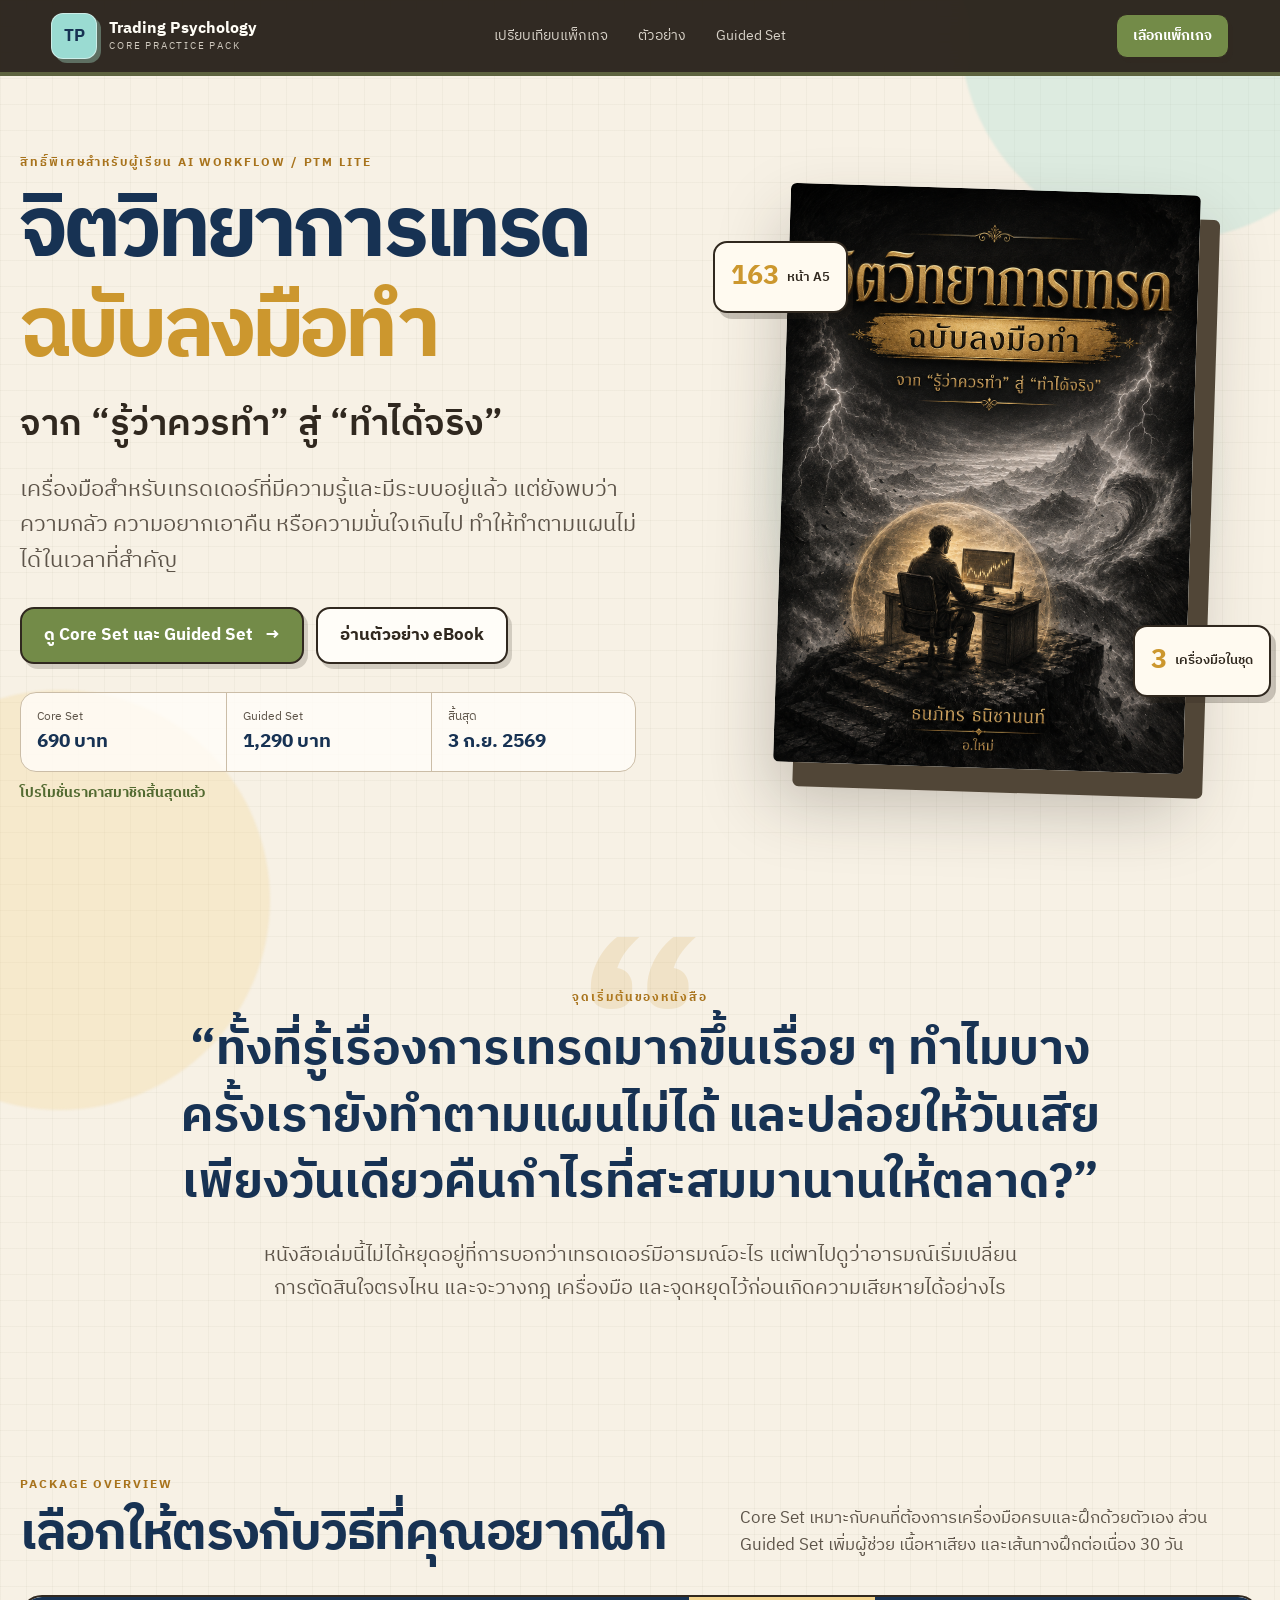
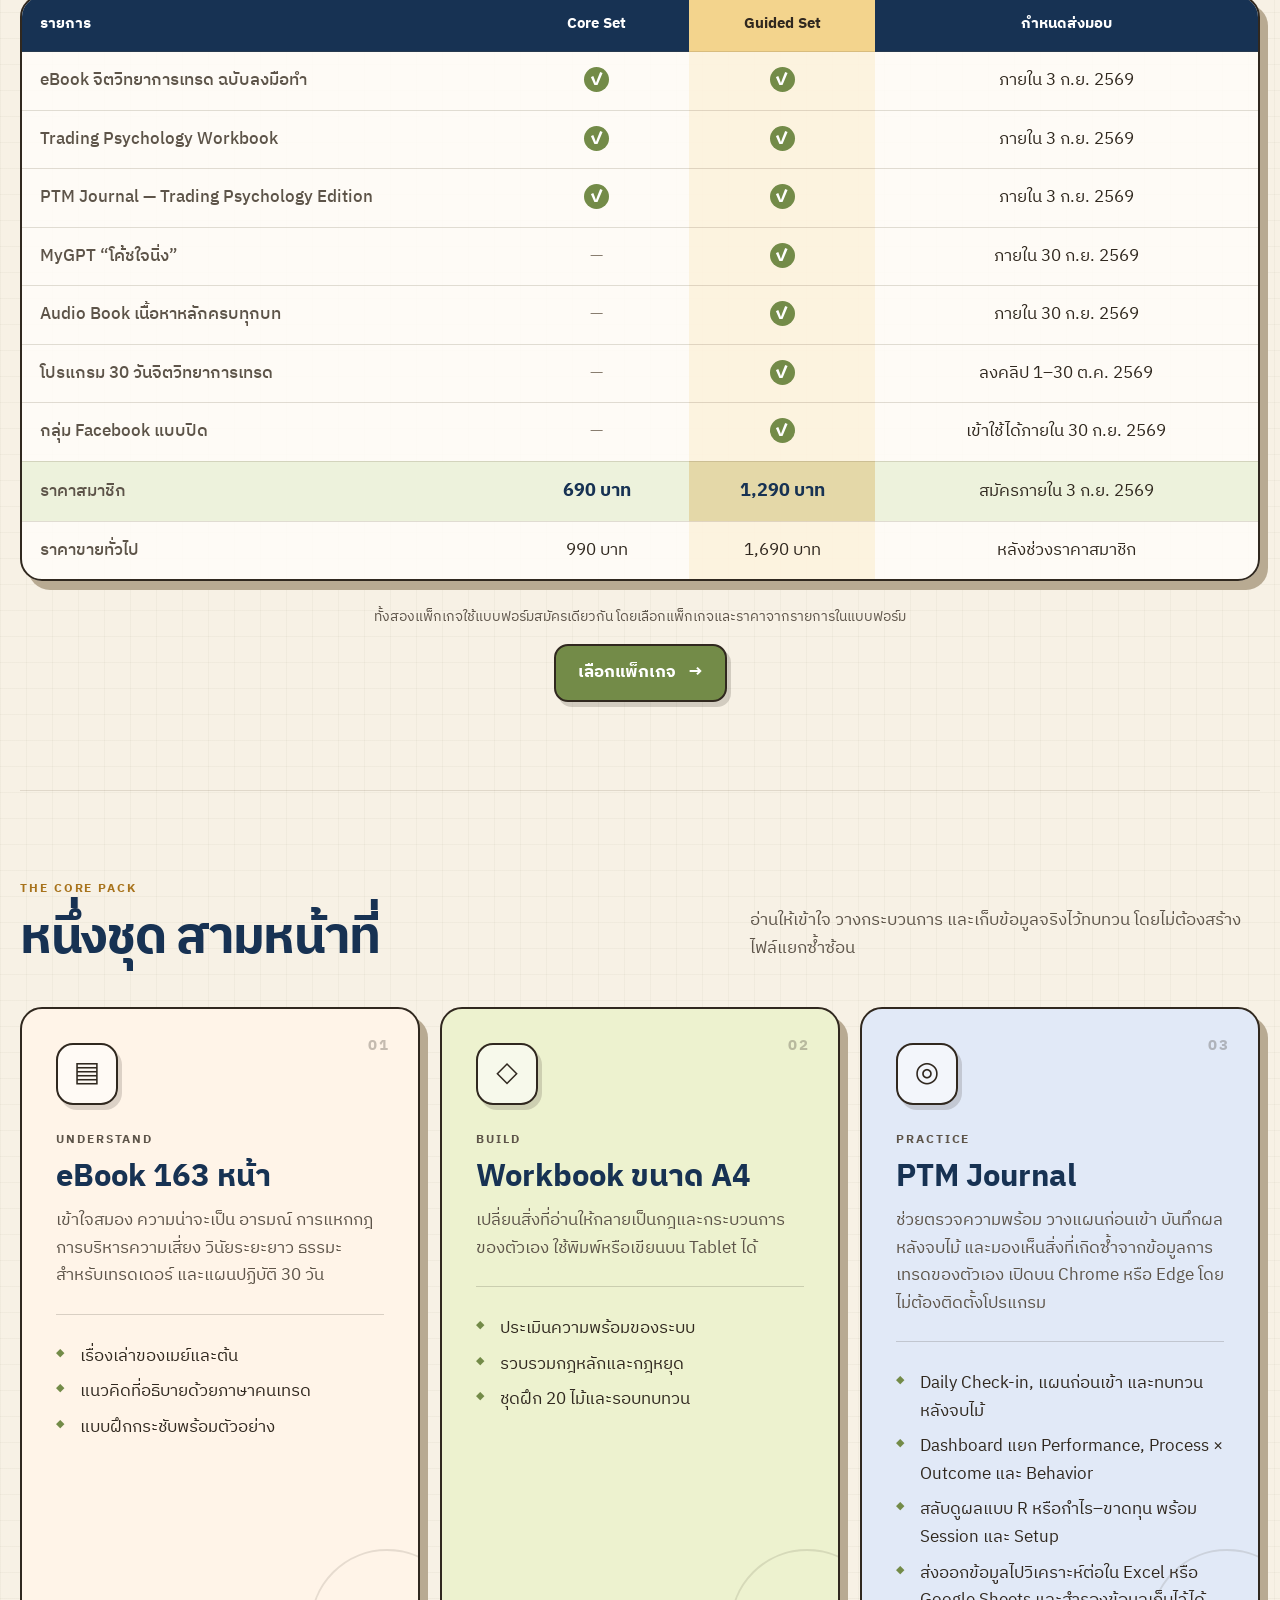
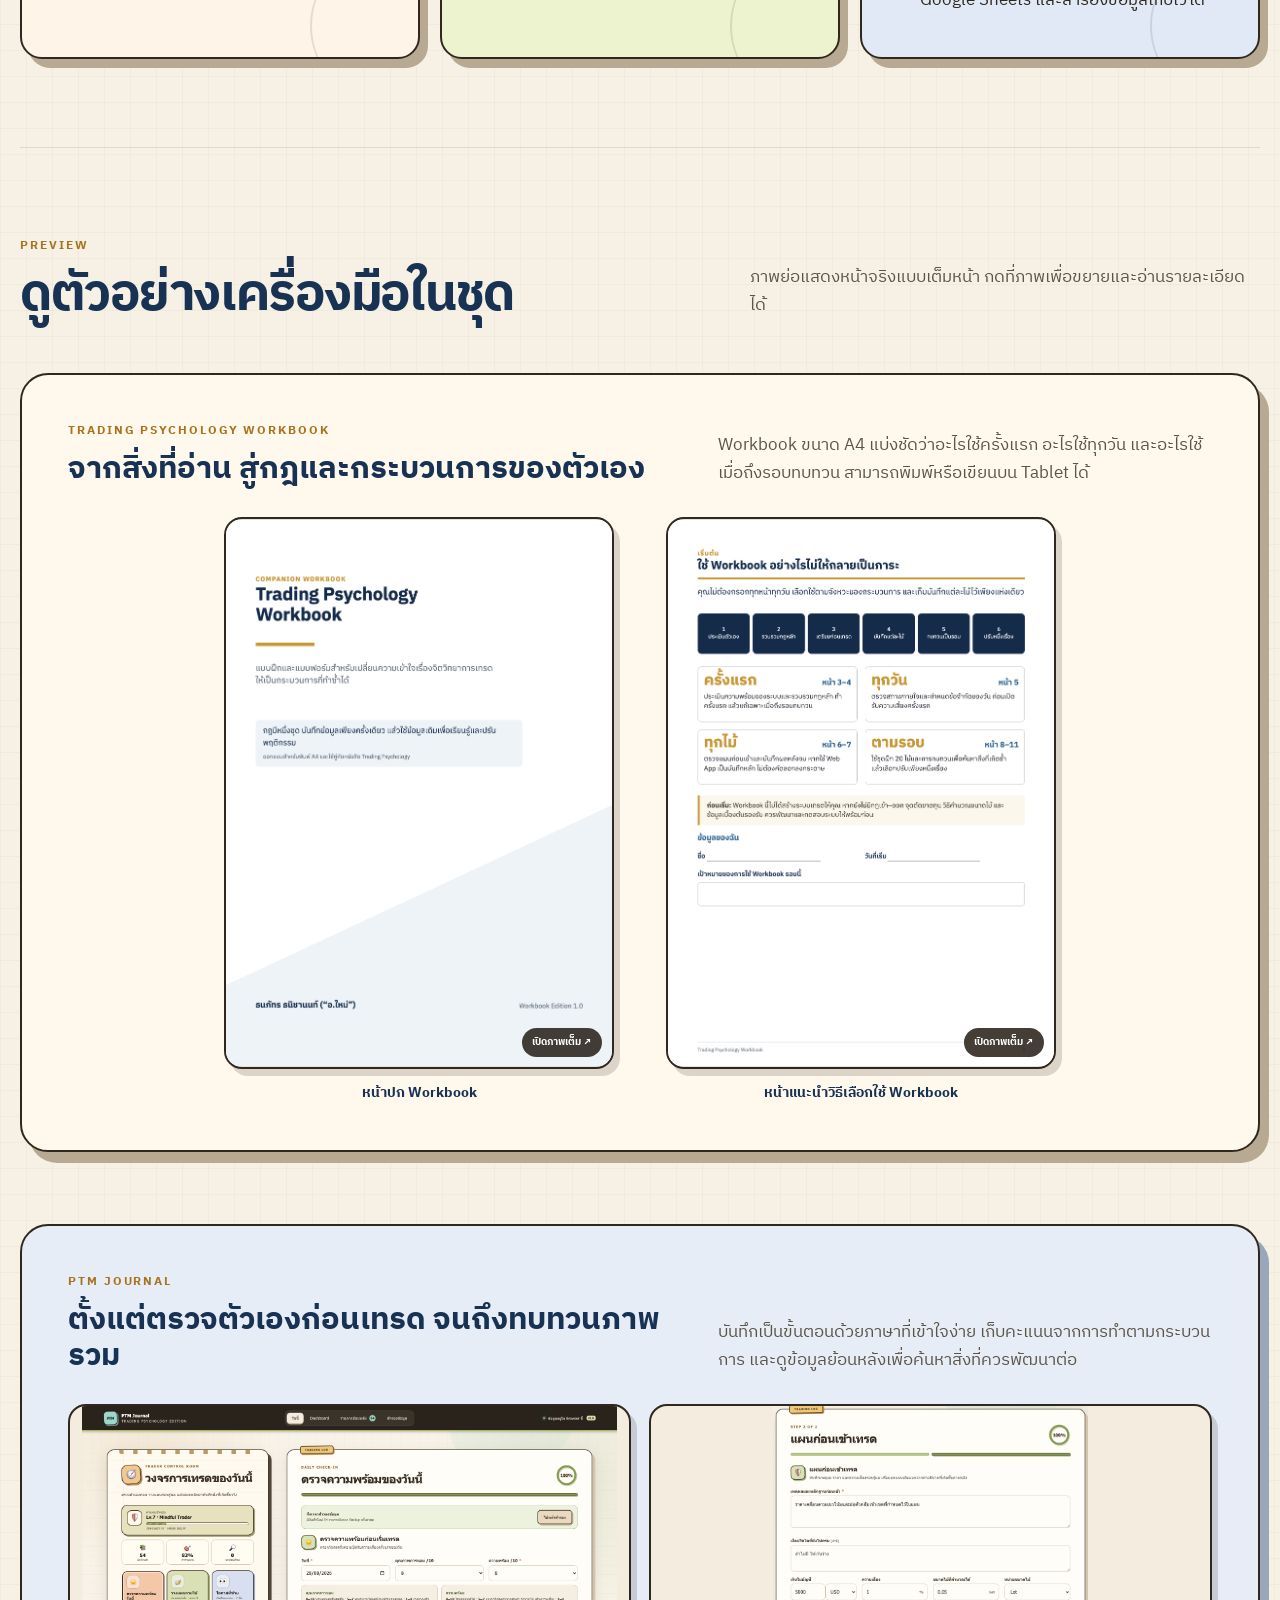
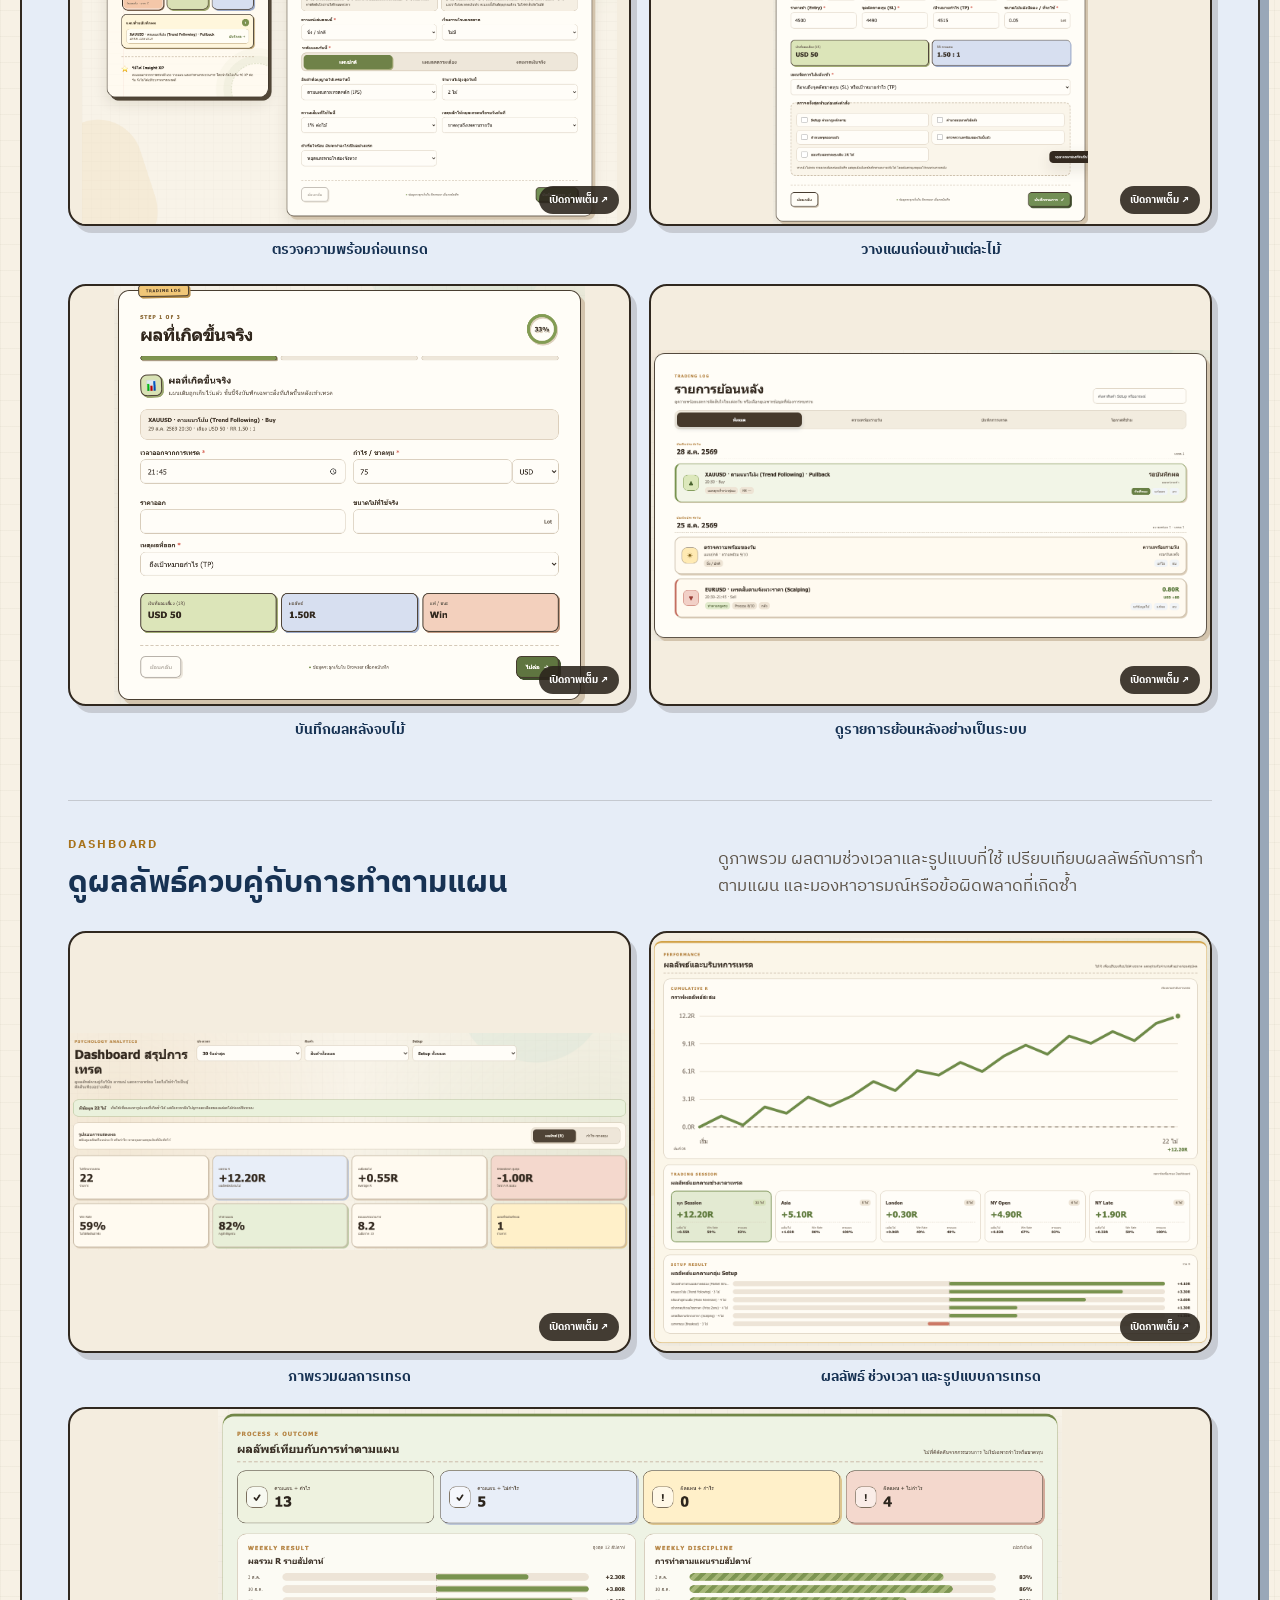
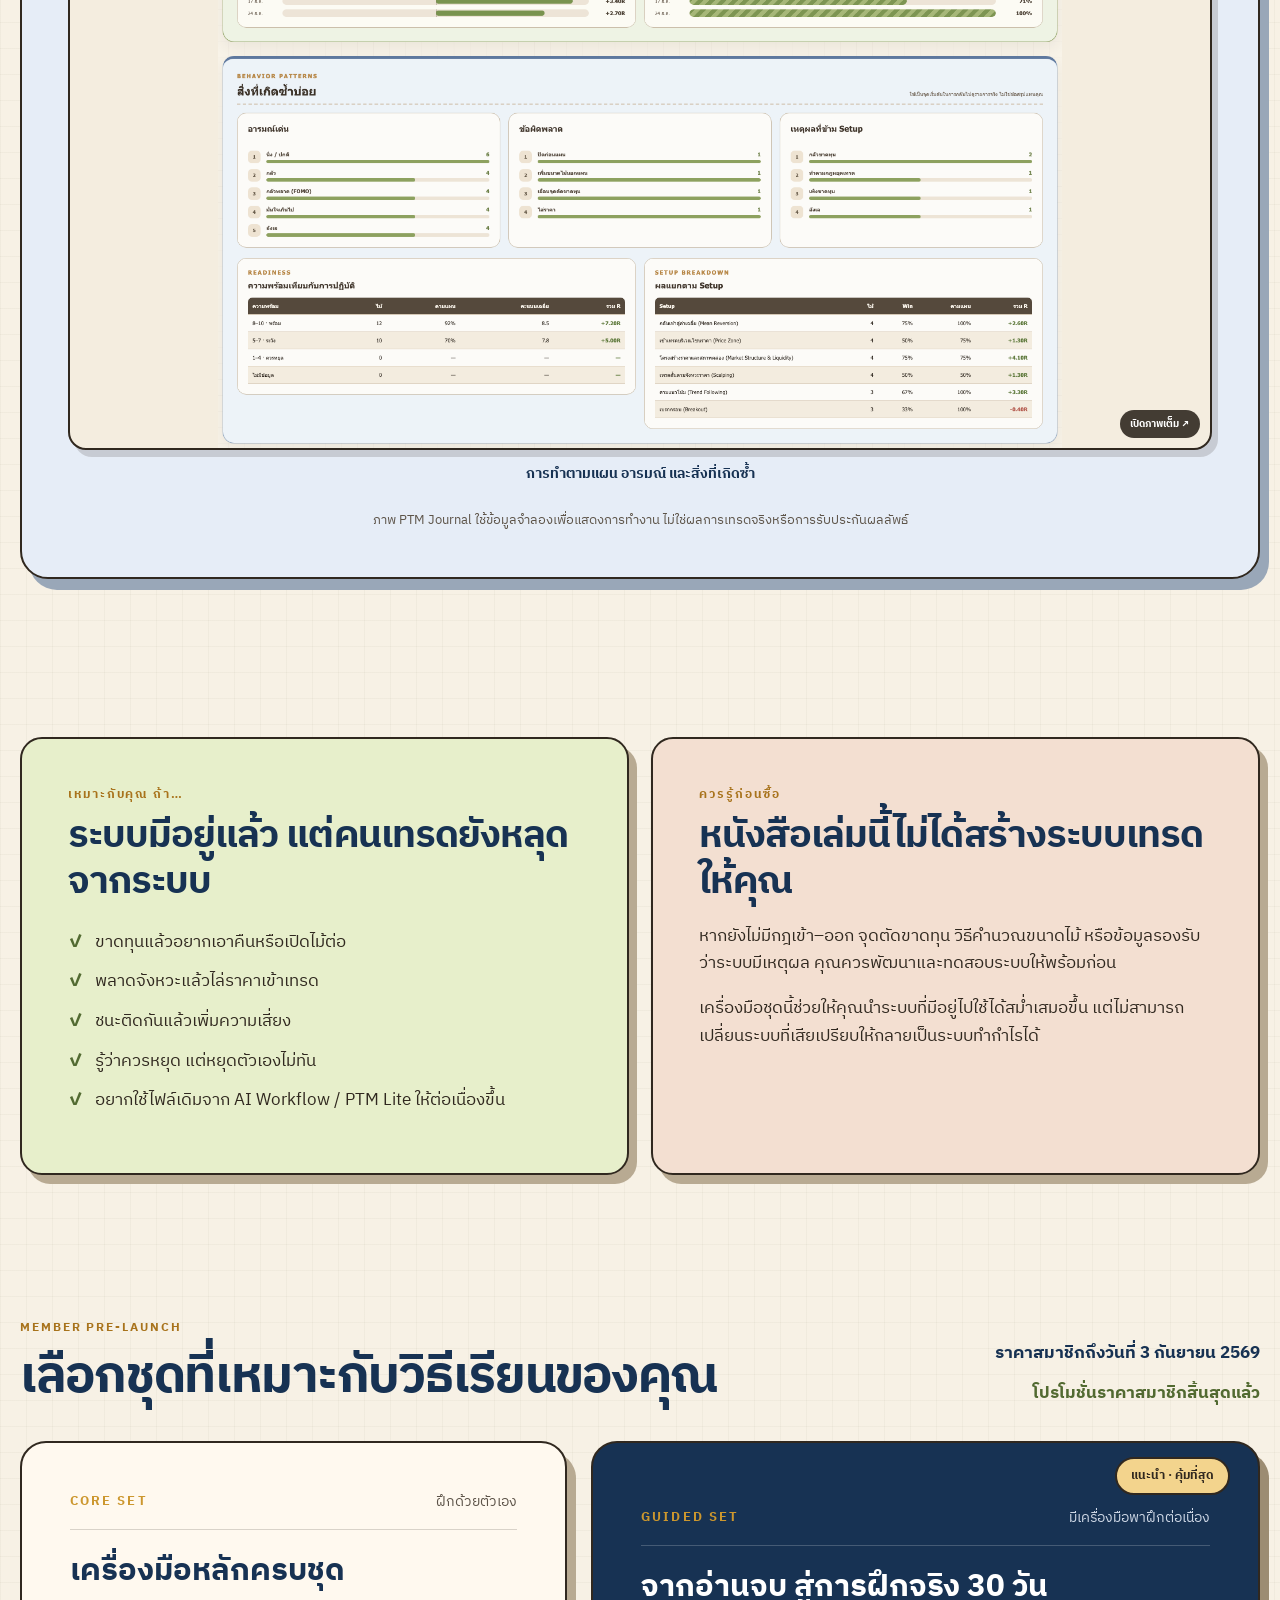
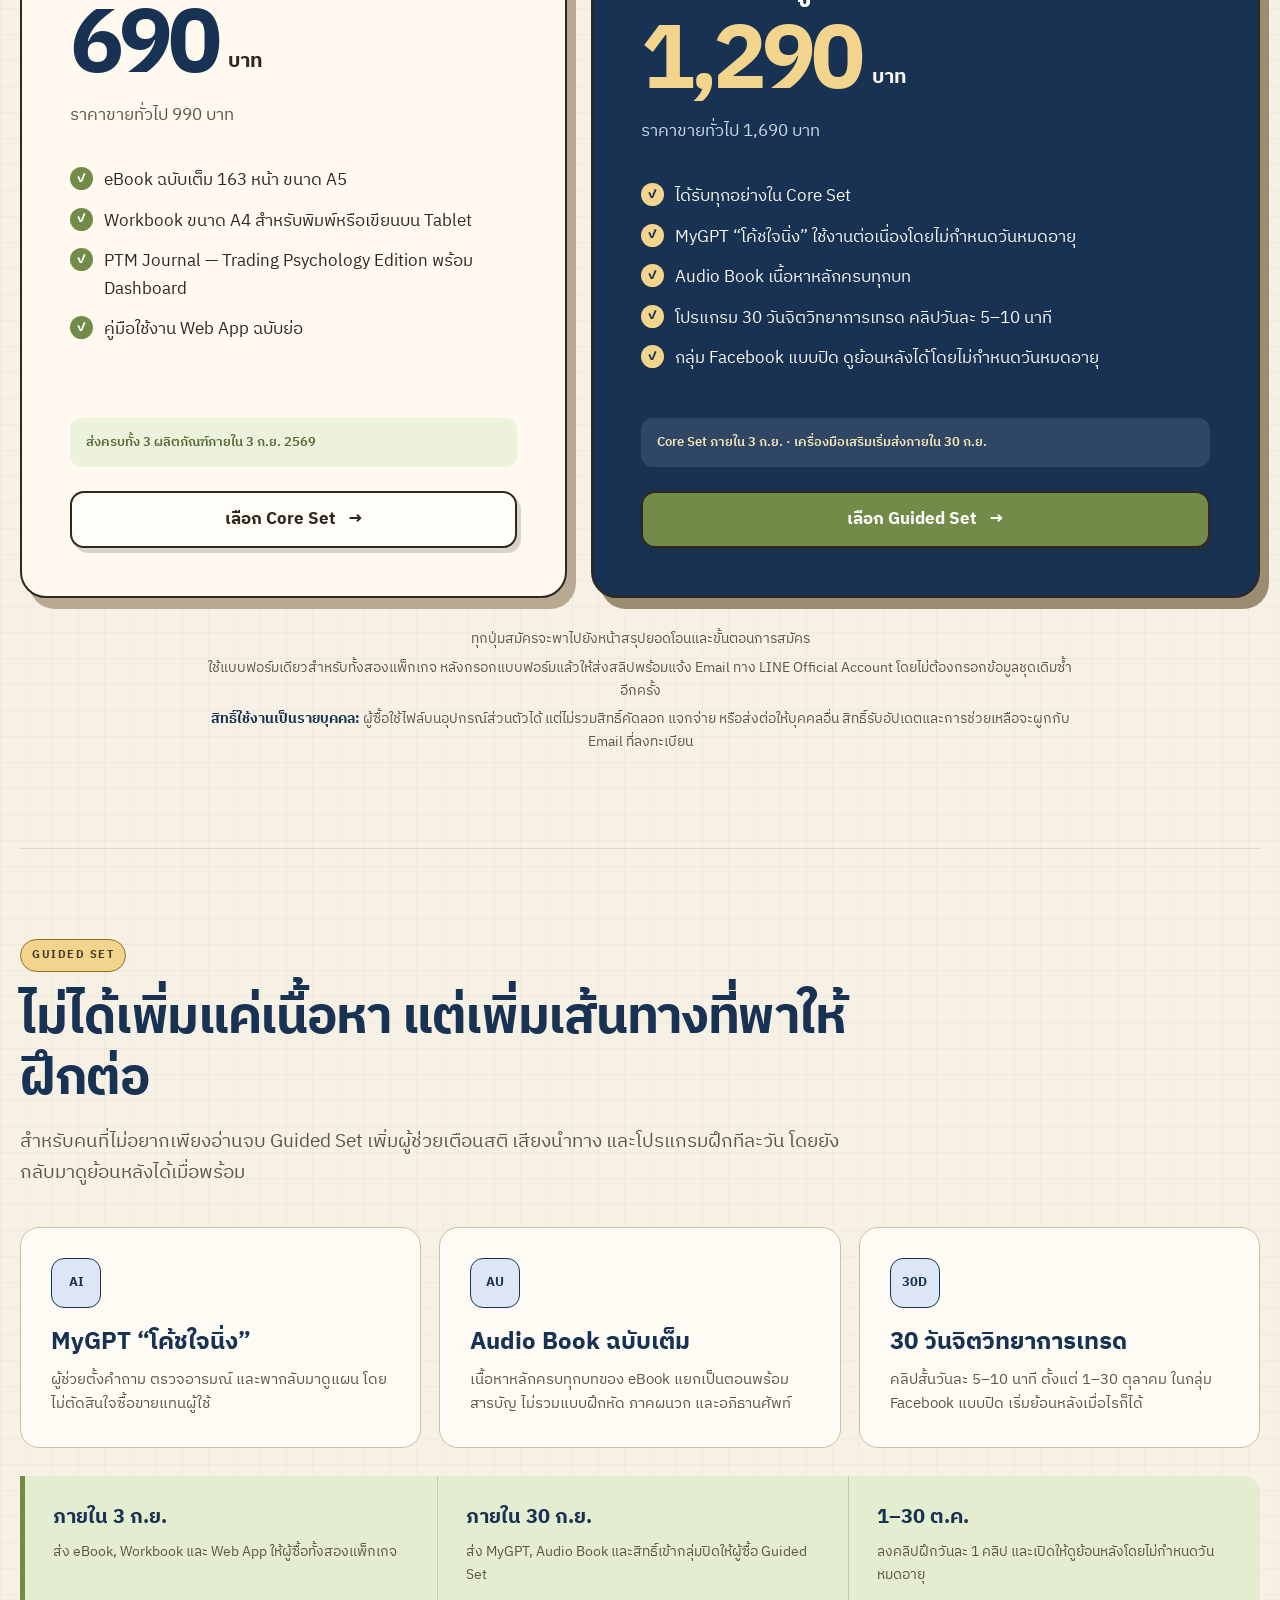
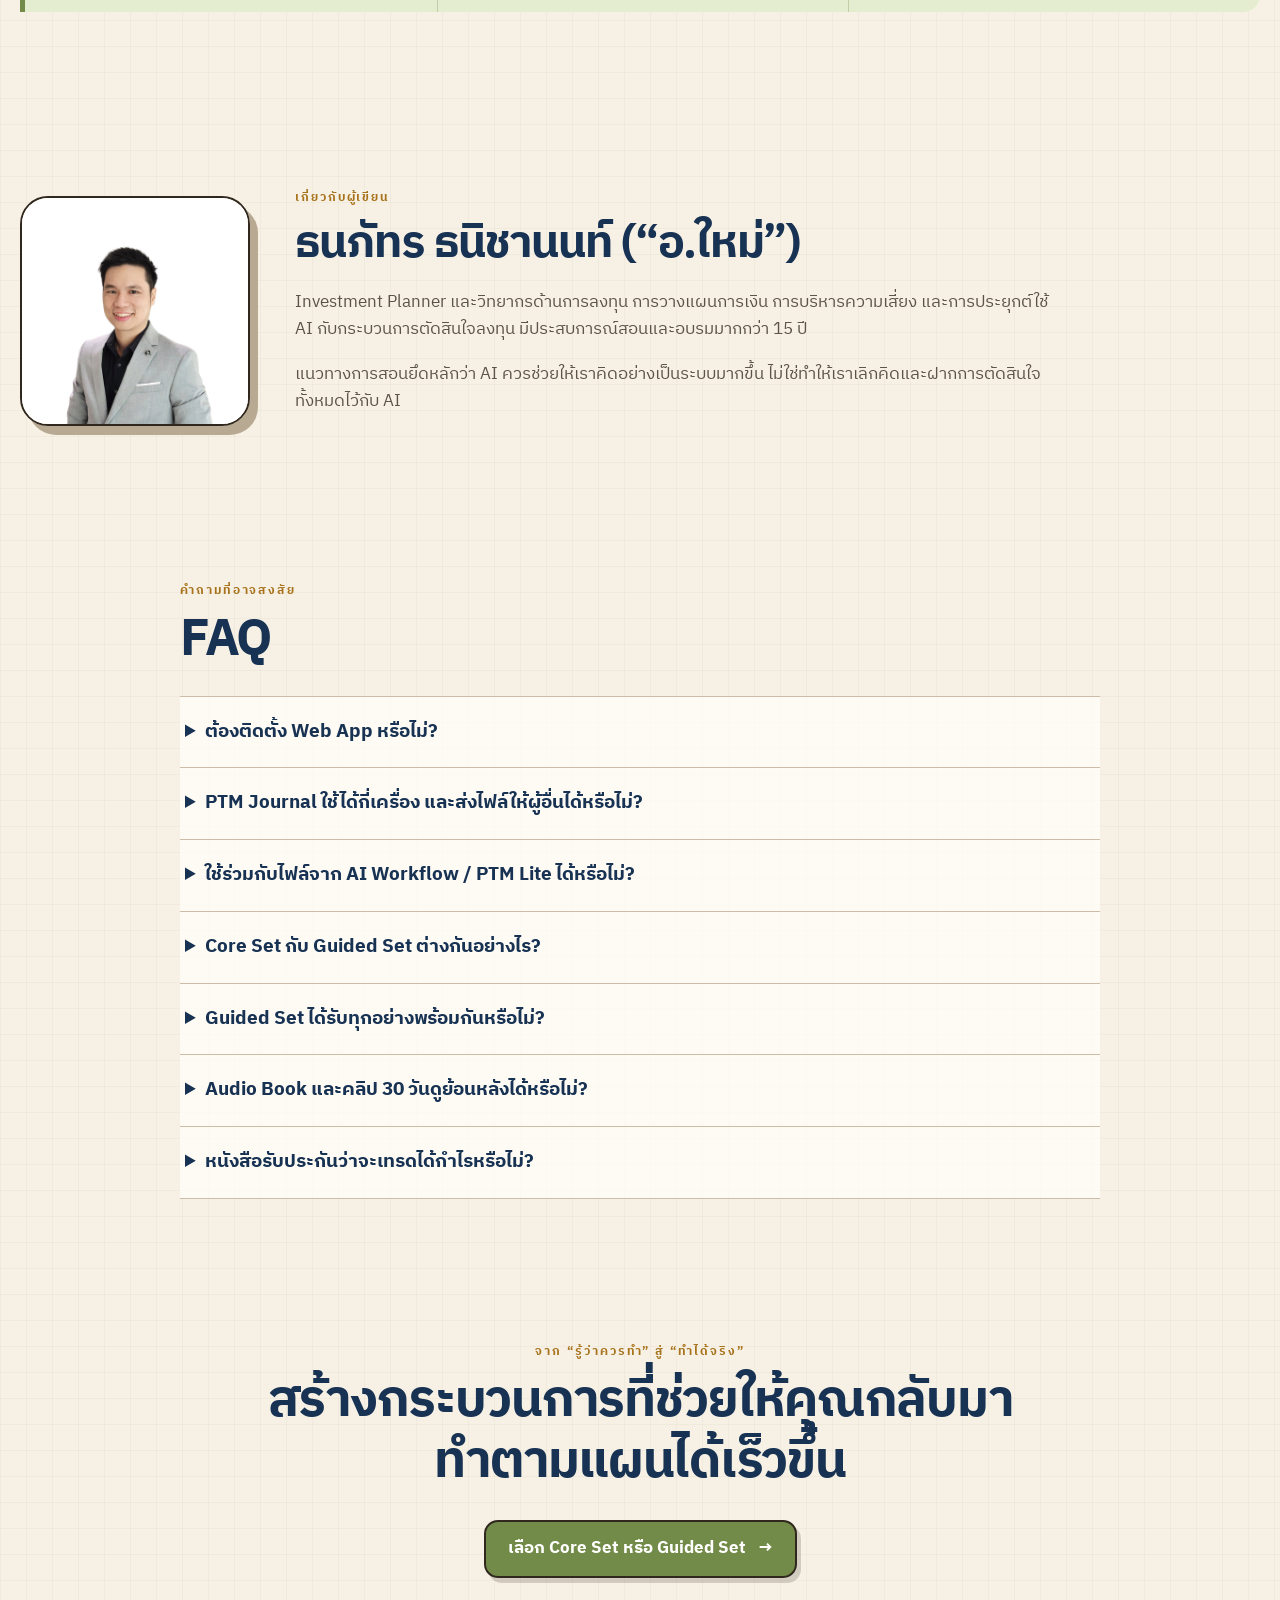
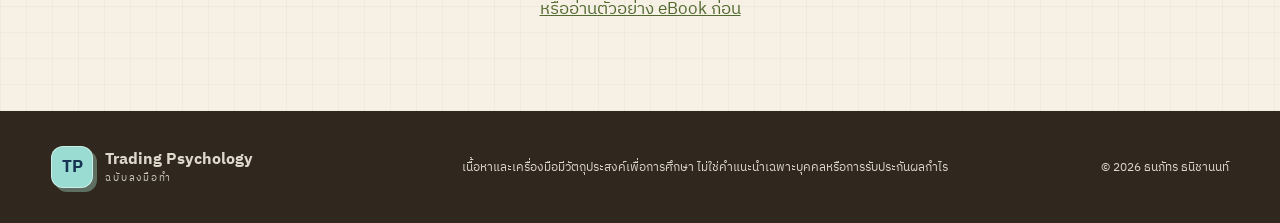
==== index.html @ 6acc31a2 "Add files via upload" ====
<!doctype html>
<html lang="th">
<head>
  <meta charset="utf-8">
  <meta name="viewport" content="width=device-width, initial-scale=1">
  <meta name="description" content="จิตวิทยาการเทรด ฉบับลงมือทำ — เลือก Core Set หรือ Guided Set พร้อมเครื่องมือและโปรแกรมฝึกต่อเนื่อง 30 วัน">
  <meta property="og:type" content="website">
  <meta property="og:title" content="จิตวิทยาการเทรด ฉบับลงมือทำ">
  <meta property="og:description" content="Core Set และ Guided Set — จาก ‘รู้ว่าควรทำ’ สู่ ‘ทำได้จริง’">
  <meta property="og:image" content="assets/og-share.png">
  <meta property="og:image:width" content="1200">
  <meta property="og:image:height" content="630">
  <meta name="twitter:card" content="summary_large_image">
  <title>จิตวิทยาการเทรด ฉบับลงมือทำ</title>
  <link rel="stylesheet" href="styles.css?v=20260902-3">
</head>
<body>
  <header class="site-header">
    <a class="brand" href="#top" aria-label="กลับขึ้นด้านบน">
      <span class="brand-mark">TP</span>
      <span><strong>Trading Psychology</strong><small>CORE PRACTICE PACK</small></span>
    </a>
    <nav aria-label="เมนูหลัก">
      <a href="#compare">เปรียบเทียบแพ็กเกจ</a>
      <a href="#preview">ตัวอย่าง</a>
      <a href="#guided">Guided Set</a>
    </nav>
    <button class="button compact primary" type="button" data-order-button>เลือกแพ็กเกจ</button>
  </header>

  <main id="top">
    <section class="hero section-shell">
      <div class="hero-copy">
        <p class="eyebrow">สิทธิ์พิเศษสำหรับผู้เรียน AI Workflow / PTM Lite</p>
        <h1>จิตวิทยาการเทรด<br><em>ฉบับลงมือทำ</em></h1>
        <p class="hero-subtitle">จาก “รู้ว่าควรทำ” สู่ “ทำได้จริง”</p>
        <p class="hero-lead">เครื่องมือสำหรับเทรดเดอร์ที่มีความรู้และมีระบบอยู่แล้ว แต่ยังพบว่าความกลัว ความอยากเอาคืน หรือความมั่นใจเกินไป ทำให้ทำตามแผนไม่ได้ในเวลาที่สำคัญ</p>

        <div class="hero-actions">
          <button class="button primary" type="button" data-order-button>ดู Core Set และ Guided Set <span>→</span></button>
          <a class="button secondary" href="assets/Trading-Psychology-Ebook-Sample.pdf" target="_blank" rel="noopener">อ่านตัวอย่าง eBook</a>
        </div>

        <div class="promo-strip" aria-label="รายละเอียดราคาโปรโมชั่น">
          <div><small>Core Set</small><strong>690 บาท</strong></div>
          <div><small>Guided Set</small><strong>1,290 บาท</strong></div>
          <div><small>สิ้นสุด</small><strong>3 ก.ย. 2569</strong></div>
        </div>
        <p class="countdown" data-countdown>กำลังคำนวณเวลาคงเหลือ…</p>
      </div>

      <div class="hero-visual" aria-label="ภาพหน้าปกหนังสือ">
        <div class="cover-glow"></div>
        <img src="assets/ebook-cover.png" alt="หน้าปก จิตวิทยาการเทรด ฉบับลงมือทำ">
        <div class="floating-card floating-card-one"><b>163</b><span>หน้า A5</span></div>
        <div class="floating-card floating-card-two"><b>3</b><span>เครื่องมือในชุด</span></div>
      </div>
    </section>

    <section class="story section-shell narrow">
      <p class="section-tag">จุดเริ่มต้นของหนังสือ</p>
      <blockquote>“ทั้งที่รู้เรื่องการเทรดมากขึ้นเรื่อย ๆ ทำไมบางครั้งเรายังทำตามแผนไม่ได้ และปล่อยให้วันเสียเพียงวันเดียวคืนกำไรที่สะสมมานานให้ตลาด?”</blockquote>
      <p>หนังสือเล่มนี้ไม่ได้หยุดอยู่ที่การบอกว่าเทรดเดอร์มีอารมณ์อะไร แต่พาไปดูว่าอารมณ์เริ่มเปลี่ยนการตัดสินใจตรงไหน และจะวางกฎ เครื่องมือ และจุดหยุดไว้ก่อนเกิดความเสียหายได้อย่างไร</p>
    </section>

    <section id="compare" class="comparison-section section-shell">
      <div class="comparison-heading">
        <div>
          <p class="section-tag">PACKAGE OVERVIEW</p>
          <h2>เลือกให้ตรงกับวิธีที่คุณอยากฝึก</h2>
        </div>
        <p>Core Set เหมาะกับคนที่ต้องการเครื่องมือครบและฝึกด้วยตัวเอง ส่วน Guided Set เพิ่มผู้ช่วย เนื้อหาเสียง และเส้นทางฝึกต่อเนื่อง 30 วัน</p>
      </div>

      <div class="comparison-table-wrap" role="region" aria-label="ตารางเปรียบเทียบ Core Set และ Guided Set" tabindex="0">
        <table class="comparison-table">
          <colgroup>
            <col class="comparison-item-col">
            <col class="comparison-package-col">
            <col class="comparison-package-col">
            <col class="comparison-delivery-col">
          </colgroup>
          <thead>
            <tr>
              <th scope="col">รายการ</th>
              <th scope="col">Core Set</th>
              <th scope="col" class="guided-column">Guided Set</th>
              <th scope="col">กำหนดส่งมอบ</th>
            </tr>
          </thead>
          <tbody>
            <tr><th scope="row">eBook จิตวิทยาการเทรด ฉบับลงมือทำ</th><td><span class="table-check">✓</span></td><td class="guided-column"><span class="table-check">✓</span></td><td>ภายใน 3 ก.ย. 2569</td></tr>
            <tr><th scope="row">Trading Psychology Workbook</th><td><span class="table-check">✓</span></td><td class="guided-column"><span class="table-check">✓</span></td><td>ภายใน 3 ก.ย. 2569</td></tr>
            <tr><th scope="row">PTM Journal — Trading Psychology Edition</th><td><span class="table-check">✓</span></td><td class="guided-column"><span class="table-check">✓</span></td><td>ภายใน 3 ก.ย. 2569</td></tr>
            <tr><th scope="row">MyGPT “โค้ชใจนิ่ง”</th><td><span class="table-dash">—</span></td><td class="guided-column"><span class="table-check">✓</span></td><td>ภายใน 30 ก.ย. 2569</td></tr>
            <tr><th scope="row">Audio Book เนื้อหาหลักครบทุกบท</th><td><span class="table-dash">—</span></td><td class="guided-column"><span class="table-check">✓</span></td><td>ภายใน 30 ก.ย. 2569</td></tr>
            <tr><th scope="row">โปรแกรม 30 วันจิตวิทยาการเทรด</th><td><span class="table-dash">—</span></td><td class="guided-column"><span class="table-check">✓</span></td><td>ลงคลิป 1–30 ต.ค. 2569</td></tr>
            <tr><th scope="row">กลุ่ม Facebook แบบปิด</th><td><span class="table-dash">—</span></td><td class="guided-column"><span class="table-check">✓</span></td><td>เข้าใช้ได้ภายใน 30 ก.ย. 2569</td></tr>
            <tr class="comparison-price-row"><th scope="row">ราคาสมาชิก</th><td><strong>690 บาท</strong></td><td class="guided-column"><strong>1,290 บาท</strong></td><td>สมัครภายใน 3 ก.ย. 2569</td></tr>
            <tr><th scope="row">ราคาขายทั่วไป</th><td>990 บาท</td><td class="guided-column">1,690 บาท</td><td>หลังช่วงราคาสมาชิก</td></tr>
          </tbody>
        </table>
      </div>
      <p class="comparison-note">ทั้งสองแพ็กเกจใช้แบบฟอร์มสมัครเดียวกัน โดยเลือกแพ็กเกจและราคาจากรายการในแบบฟอร์ม</p>
      <button class="button primary comparison-cta" type="button" data-order-button>เลือกแพ็กเกจ <span>→</span></button>
    </section>

    <section id="inside" class="bundle-section section-shell">
      <div class="section-heading">
        <div><p class="section-tag">THE CORE PACK</p><h2>หนึ่งชุด สามหน้าที่</h2></div>
        <p>อ่านให้เข้าใจ วางกระบวนการ และเก็บข้อมูลจริงไว้ทบทวน โดยไม่ต้องสร้างไฟล์แยกซ้ำซ้อน</p>
      </div>

      <div class="bundle-grid">
        <article class="bundle-card book-card">
          <span class="card-number">01</span>
          <div class="card-icon">▤</div>
          <p class="card-kicker">UNDERSTAND</p>
          <h3>eBook 163 หน้า</h3>
          <p>เข้าใจสมอง ความน่าจะเป็น อารมณ์ การแหกกฎ การบริหารความเสี่ยง วินัยระยะยาว ธรรมะสำหรับเทรดเดอร์ และแผนปฏิบัติ 30 วัน</p>
          <ul>
            <li>เรื่องเล่าของเมย์และต้น</li>
            <li>แนวคิดที่อธิบายด้วยภาษาคนเทรด</li>
            <li>แบบฝึกกระชับพร้อมตัวอย่าง</li>
          </ul>
        </article>

        <article class="bundle-card workbook-card">
          <span class="card-number">02</span>
          <div class="card-icon">◇</div>
          <p class="card-kicker">BUILD</p>
          <h3>Workbook ขนาด A4</h3>
          <p>เปลี่ยนสิ่งที่อ่านให้กลายเป็นกฎและกระบวนการของตัวเอง ใช้พิมพ์หรือเขียนบน Tablet ได้</p>
          <ul>
            <li>ประเมินความพร้อมของระบบ</li>
            <li>รวบรวมกฎหลักและกฎหยุด</li>
            <li>ชุดฝึก 20 ไม้และรอบทบทวน</li>
          </ul>
        </article>

        <article class="bundle-card app-card">
          <span class="card-number">03</span>
          <div class="card-icon">◎</div>
          <p class="card-kicker">PRACTICE</p>
          <h3>PTM Journal</h3>
          <p>ช่วยตรวจความพร้อม วางแผนก่อนเข้า บันทึกผลหลังจบไม้ และมองเห็นสิ่งที่เกิดซ้ำจากข้อมูลการเทรดของตัวเอง เปิดบน Chrome หรือ Edge โดยไม่ต้องติดตั้งโปรแกรม</p>
          <ul>
            <li>Daily Check-in, แผนก่อนเข้า และทบทวนหลังจบไม้</li>
            <li>Dashboard แยก Performance, Process × Outcome และ Behavior</li>
            <li>สลับดูผลแบบ R หรือกำไร–ขาดทุน พร้อม Session และ Setup</li>
            <li>ส่งออกข้อมูลไปวิเคราะห์ต่อใน Excel หรือ Google Sheets และสำรองข้อมูลเก็บไว้ได้</li>
          </ul>
        </article>
      </div>
    </section>

    <section id="preview" class="preview-section section-shell">
      <div class="section-heading">
        <div><p class="section-tag">PREVIEW</p><h2>ดูตัวอย่างเครื่องมือในชุด</h2></div>
        <p>ภาพย่อแสดงหน้าจริงแบบเต็มหน้า กดที่ภาพเพื่อขยายและอ่านรายละเอียดได้</p>
      </div>

      <section class="product-preview workbook-preview">
        <div class="product-preview-heading">
          <div><p class="card-kicker">TRADING PSYCHOLOGY WORKBOOK</p><h3>จากสิ่งที่อ่าน สู่กฎและกระบวนการของตัวเอง</h3></div>
          <p>Workbook ขนาด A4 แบ่งชัดว่าอะไรใช้ครั้งแรก อะไรใช้ทุกวัน และอะไรใช้เมื่อถึงรอบทบทวน สามารถพิมพ์หรือเขียนบน Tablet ได้</p>
        </div>
        <div class="document-preview-grid">
          <figure class="preview-tile">
            <button class="preview-media document-page-frame" type="button" data-lightbox="assets/workbook-cover-full.png" data-caption="Trading Psychology Workbook — หน้าปก">
              <img src="assets/workbook-cover-full.png" alt="หน้าปก Trading Psychology Workbook" loading="lazy">
            </button>
            <figcaption>หน้าปก Workbook</figcaption>
          </figure>
          <figure class="preview-tile">
            <button class="preview-media document-page-frame" type="button" data-lightbox="assets/workbook-how-to-full.png" data-caption="Workbook — วิธีเลือกใช้แต่ละส่วน">
              <img src="assets/workbook-how-to-full.png" alt="หน้าแนะนำวิธีใช้ Trading Psychology Workbook" loading="lazy">
            </button>
            <figcaption>หน้าแนะนำวิธีเลือกใช้ Workbook</figcaption>
          </figure>
        </div>
      </section>

      <section class="product-preview journal-preview-section">
        <div class="product-preview-heading">
          <div><p class="card-kicker">PTM JOURNAL</p><h3>ตั้งแต่ตรวจตัวเองก่อนเทรด จนถึงทบทวนภาพรวม</h3></div>
          <p>บันทึกเป็นขั้นตอนด้วยภาษาที่เข้าใจง่าย เก็บคะแนนจากการทำตามกระบวนการ และดูข้อมูลย้อนหลังเพื่อค้นหาสิ่งที่ควรพัฒนาต่อ</p>
        </div>

        <div class="app-preview-grid">
          <figure class="preview-tile">
            <button class="preview-media app-screen-frame" type="button" data-lightbox="assets/daily-check-in-demo.png" data-caption="PTM Journal — ตรวจความพร้อมก่อนเทรด (ข้อมูลจำลอง)">
              <img src="assets/daily-check-in-demo.png" alt="หน้าตรวจความพร้อมก่อนเทรด" loading="lazy">
            </button>
            <figcaption>ตรวจความพร้อมก่อนเทรด</figcaption>
          </figure>
          <figure class="preview-tile">
            <button class="preview-media app-screen-frame" type="button" data-lightbox="assets/trade-plan-log-demo.png" data-caption="PTM Journal — วางแผนก่อนเข้าแต่ละไม้ (ข้อมูลจำลอง)">
              <img src="assets/trade-plan-log-demo.png" alt="กรอบ Trading Log สำหรับวางแผนก่อนเข้าแต่ละไม้" loading="lazy">
            </button>
            <figcaption>วางแผนก่อนเข้าแต่ละไม้</figcaption>
          </figure>
          <figure class="preview-tile">
            <button class="preview-media app-screen-frame" type="button" data-lightbox="assets/trade-result-log-demo.png" data-caption="PTM Journal — บันทึกผลหลังจบไม้ (ข้อมูลจำลอง)">
              <img src="assets/trade-result-log-demo.png" alt="กรอบ Trading Log สำหรับบันทึกผลหลังจบไม้" loading="lazy">
            </button>
            <figcaption>บันทึกผลหลังจบไม้</figcaption>
          </figure>
          <figure class="preview-tile">
            <button class="preview-media app-screen-frame" type="button" data-lightbox="assets/history-list-demo.png" data-caption="PTM Journal — ดูรายการย้อนหลังอย่างเป็นระบบ (ข้อมูลจำลอง)">
              <img src="assets/history-list-demo.png" alt="หน้ารายการย้อนหลังของ PTM Journal" loading="lazy">
            </button>
            <figcaption>ดูรายการย้อนหลังอย่างเป็นระบบ</figcaption>
          </figure>
        </div>

        <div class="dashboard-preview-heading">
          <div><p class="card-kicker">DASHBOARD</p><h3>ดูผลลัพธ์ควบคู่กับการทำตามแผน</h3></div>
          <p>ดูภาพรวม ผลตามช่วงเวลาและรูปแบบที่ใช้ เปรียบเทียบผลลัพธ์กับการทำตามแผน และมองหาอารมณ์หรือข้อผิดพลาดที่เกิดซ้ำ</p>
        </div>
        <div class="dashboard-preview-grid">
          <figure class="preview-tile">
            <button class="preview-media dashboard-screen-frame" type="button" data-lightbox="assets/dashboard-summary-demo.png" data-caption="Dashboard — ภาพรวมผลการเทรด (ข้อมูลจำลอง)">
              <img src="assets/dashboard-summary-demo.png" alt="Dashboard ภาพรวมผลการเทรด" loading="lazy">
            </button>
            <figcaption>ภาพรวมผลการเทรด</figcaption>
          </figure>
          <figure class="preview-tile">
            <button class="preview-media dashboard-screen-frame" type="button" data-lightbox="assets/dashboard-performance-demo.png" data-caption="Dashboard — ผลลัพธ์และบริบทการเทรด (ข้อมูลจำลอง)">
              <img src="assets/dashboard-performance-demo.png" alt="Dashboard ผลลัพธ์และบริบทการเทรด" loading="lazy">
            </button>
            <figcaption>ผลลัพธ์ ช่วงเวลา และรูปแบบการเทรด</figcaption>
          </figure>
          <figure class="preview-tile wide-preview-tile">
            <button class="preview-media dashboard-detail-frame" type="button" data-lightbox="assets/dashboard-process-behavior-demo.png" data-caption="Dashboard — การทำตามแผนและสิ่งที่เกิดซ้ำ (ข้อมูลจำลอง)">
              <img src="assets/dashboard-process-behavior-demo.png" alt="Dashboard การทำตามแผนและสิ่งที่เกิดซ้ำ" loading="lazy">
            </button>
            <figcaption>การทำตามแผน อารมณ์ และสิ่งที่เกิดซ้ำ</figcaption>
          </figure>
        </div>
        <p class="demo-note standalone-demo-note">ภาพ PTM Journal ใช้ข้อมูลจำลองเพื่อแสดงการทำงาน ไม่ใช่ผลการเทรดจริงหรือการรับประกันผลลัพธ์</p>
      </section>
    </section>

    <section class="fit-section section-shell">
      <div class="fit-card good-fit">
        <p class="section-tag">เหมาะกับคุณ ถ้า…</p>
        <h2>ระบบมีอยู่แล้ว แต่คนเทรดยังหลุดจากระบบ</h2>
        <ul>
          <li>ขาดทุนแล้วอยากเอาคืนหรือเปิดไม้ต่อ</li>
          <li>พลาดจังหวะแล้วไล่ราคาเข้าเทรด</li>
          <li>ชนะติดกันแล้วเพิ่มความเสี่ยง</li>
          <li>รู้ว่าควรหยุด แต่หยุดตัวเองไม่ทัน</li>
          <li>อยากใช้ไฟล์เดิมจาก AI Workflow / PTM Lite ให้ต่อเนื่องขึ้น</li>
        </ul>
      </div>
      <div class="fit-card not-fit">
        <p class="section-tag">ควรรู้ก่อนซื้อ</p>
        <h2>หนังสือเล่มนี้ไม่ได้สร้างระบบเทรดให้คุณ</h2>
        <p>หากยังไม่มีกฎเข้า–ออก จุดตัดขาดทุน วิธีคำนวณขนาดไม้ หรือข้อมูลรองรับว่าระบบมีเหตุผล คุณควรพัฒนาและทดสอบระบบให้พร้อมก่อน</p>
        <p>เครื่องมือชุดนี้ช่วยให้คุณนำระบบที่มีอยู่ไปใช้ได้สม่ำเสมอขึ้น แต่ไม่สามารถเปลี่ยนระบบที่เสียเปรียบให้กลายเป็นระบบทำกำไรได้</p>
      </div>
    </section>

    <section id="order" class="order-section section-shell">
      <div class="package-heading">
        <div><p class="section-tag">MEMBER PRE-LAUNCH</p><h2>เลือกชุดที่เหมาะกับวิธีเรียนของคุณ</h2></div>
        <div><p class="deadline">ราคาสมาชิกถึงวันที่ 3 กันยายน 2569</p><p class="countdown large" data-countdown>กำลังคำนวณเวลาคงเหลือ…</p></div>
      </div>

      <div class="package-grid">
        <article class="pricing-card core-pricing">
          <div class="pricing-head"><span>CORE SET</span><small>ฝึกด้วยตัวเอง</small></div>
          <h3>เครื่องมือหลักครบชุด</h3>
          <div class="package-price"><strong>690</strong><span>บาท</span></div>
          <p class="package-regular">ราคาขายทั่วไป 990 บาท</p>
          <ul class="check-list">
            <li>eBook ฉบับเต็ม 163 หน้า ขนาด A5</li>
            <li>Workbook ขนาด A4 สำหรับพิมพ์หรือเขียนบน Tablet</li>
            <li>PTM Journal — Trading Psychology Edition พร้อม Dashboard</li>
            <li>คู่มือใช้งาน Web App ฉบับย่อ</li>
          </ul>
          <p class="package-delivery">ส่งครบทั้ง 3 ผลิตภัณฑ์ภายใน 3 ก.ย. 2569</p>
          <button class="button secondary full" type="button" data-order-button data-package="core">เลือก Core Set <span>→</span></button>
        </article>

        <article class="pricing-card guided-pricing">
          <span class="pricing-badge">แนะนำ · คุ้มที่สุด</span>
          <div class="pricing-head"><span>GUIDED SET</span><small>มีเครื่องมือพาฝึกต่อเนื่อง</small></div>
          <h3>จากอ่านจบ สู่การฝึกจริง 30 วัน</h3>
          <div class="package-price"><strong>1,290</strong><span>บาท</span></div>
          <p class="package-regular">ราคาขายทั่วไป 1,690 บาท</p>
          <ul class="check-list">
            <li>ได้รับทุกอย่างใน Core Set</li>
            <li>MyGPT “โค้ชใจนิ่ง” ใช้งานต่อเนื่องโดยไม่กำหนดวันหมดอายุ</li>
            <li>Audio Book เนื้อหาหลักครบทุกบท</li>
            <li>โปรแกรม 30 วันจิตวิทยาการเทรด คลิปวันละ 5–10 นาที</li>
            <li>กลุ่ม Facebook แบบปิด ดูย้อนหลังได้โดยไม่กำหนดวันหมดอายุ</li>
          </ul>
          <p class="package-delivery">Core Set ภายใน 3 ก.ย. · เครื่องมือเสริมเริ่มส่งภายใน 30 ก.ย.</p>
          <button class="button primary full" type="button" data-order-button data-package="guided">เลือก Guided Set <span>→</span></button>
        </article>
      </div>

      <div class="order-shared-note">
        <p>ทุกปุ่มสมัครจะพาไปยังหน้าสรุปยอดโอนและขั้นตอนการสมัคร</p>
        <p>ใช้แบบฟอร์มเดียวสำหรับทั้งสองแพ็กเกจ หลังกรอกแบบฟอร์มแล้วให้ส่งสลิปพร้อมแจ้ง Email ทาง LINE Official Account โดยไม่ต้องกรอกข้อมูลชุดเดิมซ้ำอีกครั้ง</p>
        <p><strong>สิทธิ์ใช้งานเป็นรายบุคคล:</strong> ผู้ซื้อใช้ไฟล์บนอุปกรณ์ส่วนตัวได้ แต่ไม่รวมสิทธิ์คัดลอก แจกจ่าย หรือส่งต่อให้บุคคลอื่น สิทธิ์รับอัปเดตและการช่วยเหลือจะผูกกับ Email ที่ลงทะเบียน</p>
      </div>
    </section>

    <section id="guided" class="phase-section section-shell">
      <div class="phase-heading">
        <span class="phase-label">GUIDED SET</span>
        <h2>ไม่ได้เพิ่มแค่เนื้อหา แต่เพิ่มเส้นทางที่พาให้ฝึกต่อ</h2>
        <p>สำหรับคนที่ไม่อยากเพียงอ่านจบ Guided Set เพิ่มผู้ช่วยเตือนสติ เสียงนำทาง และโปรแกรมฝึกทีละวัน โดยยังกลับมาดูย้อนหลังได้เมื่อพร้อม</p>
      </div>

      <div class="phase-grid">
        <article><span>AI</span><h3>MyGPT “โค้ชใจนิ่ง”</h3><p>ผู้ช่วยตั้งคำถาม ตรวจอารมณ์ และพากลับมาดูแผน โดยไม่ตัดสินใจซื้อขายแทนผู้ใช้</p></article>
        <article><span>AU</span><h3>Audio Book ฉบับเต็ม</h3><p>เนื้อหาหลักครบทุกบทของ eBook แยกเป็นตอนพร้อมสารบัญ ไม่รวมแบบฝึกหัด ภาคผนวก และอภิธานศัพท์</p></article>
        <article><span>30D</span><h3>30 วันจิตวิทยาการเทรด</h3><p>คลิปสั้นวันละ 5–10 นาที ตั้งแต่ 1–30 ตุลาคม ในกลุ่ม Facebook แบบปิด เริ่มย้อนหลังเมื่อไรก็ได้</p></article>
      </div>

      <div class="delivery-timeline">
        <div><strong>ภายใน 3 ก.ย.</strong><p>ส่ง eBook, Workbook และ Web App ให้ผู้ซื้อทั้งสองแพ็กเกจ</p></div>
        <div><strong>ภายใน 30 ก.ย.</strong><p>ส่ง MyGPT, Audio Book และสิทธิ์เข้ากลุ่มปิดให้ผู้ซื้อ Guided Set</p></div>
        <div><strong>1–30 ต.ค.</strong><p>ลงคลิปฝึกวันละ 1 คลิป และเปิดให้ดูย้อนหลังโดยไม่กำหนดวันหมดอายุ</p></div>
      </div>
    </section>

    <section class="author-section section-shell">
      <img src="assets/author-profile.png" alt="ธนภัทร ธนิชานนท์ อ.ใหม่" loading="lazy">
      <div>
        <p class="section-tag">เกี่ยวกับผู้เขียน</p>
        <h2>ธนภัทร ธนิชานนท์ (“อ.ใหม่”)</h2>
        <p>Investment Planner และวิทยากรด้านการลงทุน การวางแผนการเงิน การบริหารความเสี่ยง และการประยุกต์ใช้ AI กับกระบวนการตัดสินใจลงทุน มีประสบการณ์สอนและอบรมมากกว่า 15 ปี</p>
        <p>แนวทางการสอนยึดหลักว่า AI ควรช่วยให้เราคิดอย่างเป็นระบบมากขึ้น ไม่ใช่ทำให้เราเลิกคิดและฝากการตัดสินใจทั้งหมดไว้กับ AI</p>
      </div>
    </section>

    <section class="faq-section section-shell narrow">
      <p class="section-tag">คำถามที่อาจสงสัย</p>
      <h2>FAQ</h2>
      <details><summary>ต้องติดตั้ง Web App หรือไม่?</summary><p>ไม่ต้องติดตั้งโปรแกรม เปิดไฟล์ด้วย Chrome หรือ Edge ได้โดยตรง ข้อมูลเก็บอยู่ใน Browser ที่ใช้เปิด จึงควรดาวน์โหลด Backup เป็นประจำ</p></details>
      <details><summary>PTM Journal ใช้ได้กี่เครื่อง และส่งไฟล์ให้ผู้อื่นได้หรือไม่?</summary><p>ผู้ซื้อสามารถเก็บและใช้งานบนอุปกรณ์ส่วนตัวของตัวเองได้ แต่ข้อมูลในแต่ละ Browser จะไม่เชื่อมกันโดยอัตโนมัติ สิทธิ์ใช้งานเป็นสิทธิ์รายบุคคล ไม่รวมการคัดลอก แจกจ่าย หรือส่งต่อไฟล์ให้ผู้อื่น โดยสิทธิ์รับอัปเดตและการช่วยเหลือจะอ้างอิงจาก Email ที่ลงทะเบียน</p></details>
      <details><summary>ใช้ร่วมกับไฟล์จาก AI Workflow / PTM Lite ได้หรือไม่?</summary><p>แนวคิดและคำศัพท์ถูกปรับให้สอดคล้องกัน แต่ Web App ชุดนี้ทำหน้าที่เป็น Trade Journal ด้านกระบวนการและจิตวิทยาโดยเฉพาะ จึงไม่จำเป็นต้องคัดลอกข้อมูลซ้ำลง Workbook</p></details>
      <details><summary>Core Set กับ Guided Set ต่างกันอย่างไร?</summary><p>Core Set มี eBook, Workbook และ Web App ครบสำหรับฝึกด้วยตัวเอง ส่วน Guided Set ได้รับ Core Set ทั้งหมด พร้อม MyGPT, Audio Book และโปรแกรมฝึก 30 วันในกลุ่ม Facebook แบบปิด</p></details>
      <details><summary>Guided Set ได้รับทุกอย่างพร้อมกันหรือไม่?</summary><p>Core Set จะส่งภายในวันที่ 3 กันยายน 2569 ส่วน MyGPT, Audio Book และสิทธิ์เข้ากลุ่มจะส่งภายในวันที่ 30 กันยายน จากนั้นเริ่มลงคลิปวันละหนึ่งคลิประหว่างวันที่ 1–30 ตุลาคม</p></details>
      <details><summary>Audio Book และคลิป 30 วันดูย้อนหลังได้หรือไม่?</summary><p>ดูย้อนหลังได้โดยไม่กำหนดวันหมดอายุในกลุ่ม Facebook แบบปิด ผู้ที่เข้าร่วมภายหลังสามารถเริ่มจากตอนแรกและฝึกตามจังหวะของตัวเองได้ ตราบเท่าที่กลุ่มและแพลตฟอร์มยังเปิดให้บริการ</p></details>
      <details><summary>หนังสือรับประกันว่าจะเทรดได้กำไรหรือไม่?</summary><p>ไม่รับประกันผลกำไร หนังสือและเครื่องมือมีวัตถุประสงค์เพื่อการศึกษาและพัฒนากระบวนการเท่านั้น ระบบเทรด การบริหารความเสี่ยง และการตัดสินใจยังเป็นความรับผิดชอบของผู้ใช้</p></details>
    </section>

    <section class="closing-cta section-shell narrow">
      <p class="eyebrow">จาก “รู้ว่าควรทำ” สู่ “ทำได้จริง”</p>
      <h2>สร้างกระบวนการที่ช่วยให้คุณกลับมาทำตามแผนได้เร็วขึ้น</h2>
      <button class="button primary" type="button" data-order-button>เลือก Core Set หรือ Guided Set <span>→</span></button>
      <a href="assets/Trading-Psychology-Ebook-Sample.pdf" target="_blank" rel="noopener">หรืออ่านตัวอย่าง eBook ก่อน</a>
    </section>
  </main>

  <footer>
    <div class="brand footer-brand"><span class="brand-mark">TP</span><span><strong>Trading Psychology</strong><small>ฉบับลงมือทำ</small></span></div>
    <p>เนื้อหาและเครื่องมือมีวัตถุประสงค์เพื่อการศึกษา ไม่ใช่คำแนะนำเฉพาะบุคคลหรือการรับประกันผลกำไร</p>
    <p>© 2026 ธนภัทร ธนิชานนท์</p>
  </footer>

  <div class="mobile-cta">
    <div><small>ราคาสมาชิกเริ่มต้น</small><strong>690 บาท</strong></div>
    <button class="button primary compact" type="button" data-order-button>เลือกชุด</button>
  </div>

  <dialog class="lightbox" id="lightbox">
    <button class="lightbox-close" type="button" aria-label="ปิดภาพ">×</button>
    <figure><img src="" alt=""><figcaption></figcaption></figure>
  </dialog>

  <script src="app.js"></script>
</body>
</html>
---- styles.css ----
@font-face {
  font-family: "IBM Plex Sans Thai";
  src: url("assets/fonts/IBMPlexSansThai-Regular.ttf") format("truetype");
  font-weight: 400;
  font-style: normal;
  font-display: swap;
}

@font-face {
  font-family: "IBM Plex Sans Thai";
  src: url("assets/fonts/IBMPlexSansThai-Medium.ttf") format("truetype");
  font-weight: 500;
  font-style: normal;
  font-display: swap;
}

@font-face {
  font-family: "IBM Plex Sans Thai";
  src: url("assets/fonts/IBMPlexSansThai-SemiBold.ttf") format("truetype");
  font-weight: 600;
  font-style: normal;
  font-display: swap;
}

@font-face {
  font-family: "IBM Plex Sans Thai";
  src: url("assets/fonts/IBMPlexSansThai-Bold.ttf") format("truetype");
  font-weight: 700;
  font-style: normal;
  font-display: swap;
}

:root {
  --ink: #30281f;
  --ink-soft: #5d5449;
  --navy: #173253;
  --paper: #fffdf8;
  --cream: #f6f0e4;
  --cream-deep: #ede2cf;
  --line: #cbbda7;
  --gold: #cc972e;
  --gold-soft: #f3d48d;
  --olive: #738b48;
  --olive-dark: #526a31;
  --mint: #9adbd2;
  --blue-soft: #dce6f4;
  --peach: #f3cfbb;
  --shadow: #b8aa92;
  --radius: 22px;
}

* { box-sizing: border-box; }

html { scroll-behavior: smooth; }

body {
  margin: 0;
  color: var(--ink);
  background:
    linear-gradient(rgba(95, 83, 61, .045) 1px, transparent 1px),
    linear-gradient(90deg, rgba(95, 83, 61, .045) 1px, transparent 1px),
    #f7f1e5;
  background-size: 26px 26px;
  font-family: "IBM Plex Sans Thai", system-ui, sans-serif;
  font-size: 17px;
  line-height: 1.62;
  -webkit-font-smoothing: antialiased;
}

body::before,
body::after {
  content: "";
  position: fixed;
  z-index: -1;
  width: 420px;
  height: 420px;
  border-radius: 50%;
  filter: blur(1px);
  opacity: .28;
}

body::before { top: -180px; right: -100px; background: var(--mint); }
body::after { bottom: -210px; left: -150px; background: var(--gold-soft); }

button,
a { font: inherit; }

button { color: inherit; }

a { color: inherit; }

img { display: block; max-width: 100%; }

.site-header {
  position: sticky;
  top: 0;
  z-index: 100;
  display: grid;
  grid-template-columns: 1fr auto 1fr;
  align-items: center;
  min-height: 76px;
  padding: 10px clamp(20px, 4vw, 72px);
  color: #fffdf6;
  background: rgba(43, 36, 28, .97);
  border-bottom: 4px solid rgba(147, 169, 99, .45);
  backdrop-filter: blur(14px);
}

.brand {
  display: inline-flex;
  align-items: center;
  gap: 12px;
  text-decoration: none;
  line-height: 1.1;
}

.brand-mark {
  display: grid;
  place-items: center;
  width: 46px;
  height: 46px;
  flex: 0 0 46px;
  color: var(--navy);
  background: var(--mint);
  border: 1px solid rgba(255,255,255,.5);
  border-radius: 12px;
  box-shadow: 4px 4px 0 #5e6f62;
  font-weight: 700;
}

.brand strong { display: block; font-size: 16px; }
.brand small { display: block; margin-top: 4px; color: #cec8bd; font-size: 10px; letter-spacing: .18em; }

.site-header nav { display: flex; gap: 30px; }
.site-header nav a { color: #d8d2c8; font-size: 14px; text-decoration: none; }
.site-header nav a:hover { color: #fff; }
.site-header > .button { justify-self: end; }

.section-shell {
  width: min(1240px, calc(100% - 40px));
  margin-inline: auto;
  padding-block: 88px;
}

.section-shell.narrow { width: min(920px, calc(100% - 40px)); }

.eyebrow,
.section-tag,
.card-kicker {
  margin: 0 0 10px;
  color: #a8731c;
  font-size: 12px;
  font-weight: 700;
  letter-spacing: .16em;
  text-transform: uppercase;
}

h1,
h2,
h3,
p { margin-top: 0; }

h1,
h2,
h3 { line-height: 1.18; }

h1 { margin-bottom: 14px; color: var(--navy); font-size: clamp(48px, 6.6vw, 86px); letter-spacing: -.045em; }
h1 em { color: var(--gold); font-style: normal; }
h2 { margin-bottom: 18px; color: var(--navy); font-size: clamp(34px, 4vw, 52px); letter-spacing: -.025em; }
h3 { margin-bottom: 12px; color: var(--navy); font-size: clamp(24px, 2.4vw, 34px); }

.hero {
  display: grid;
  grid-template-columns: minmax(0, 1.06fr) minmax(360px, .94fr);
  gap: clamp(34px, 6vw, 84px);
  align-items: center;
  min-height: min(860px, calc(100vh - 76px));
  padding-top: 70px;
}

.hero-subtitle { margin-bottom: 18px; color: var(--ink); font-size: clamp(23px, 2.8vw, 36px); font-weight: 600; }
.hero-lead { max-width: 700px; margin-bottom: 28px; color: var(--ink-soft); font-size: clamp(18px, 1.8vw, 22px); }

.hero-actions { display: flex; flex-wrap: wrap; gap: 12px; }

.button {
  display: inline-flex;
  align-items: center;
  justify-content: center;
  gap: 12px;
  min-height: 54px;
  padding: 13px 22px;
  border: 2px solid var(--ink);
  border-radius: 14px;
  box-shadow: 4px 5px 0 rgba(48, 40, 31, .18);
  font-weight: 700;
  text-decoration: none;
  cursor: pointer;
  transition: transform .18s ease, box-shadow .18s ease, background .18s ease;
}

.button:hover { transform: translateY(-2px); box-shadow: 5px 7px 0 rgba(48, 40, 31, .18); }
.button:active { transform: translateY(1px); box-shadow: 2px 3px 0 rgba(48, 40, 31, .2); }
.button.primary { color: #fff; background: var(--olive); }
.button.primary:hover { background: var(--olive-dark); }
.button.secondary { color: var(--ink); background: var(--paper); }
.button.compact { min-height: 44px; padding: 9px 16px; border-width: 1.5px; border-radius: 11px; font-size: 14px; }
.button.full { width: 100%; }

.promo-strip {
  display: grid;
  grid-template-columns: repeat(3, 1fr);
  max-width: 680px;
  margin-top: 28px;
  overflow: hidden;
  background: rgba(255, 253, 248, .82);
  border: 1px solid var(--line);
  border-radius: 16px;
}

.promo-strip div { padding: 14px 16px; }
.promo-strip div + div { border-left: 1px solid var(--line); }
.promo-strip small { display: block; color: var(--ink-soft); font-size: 12px; }
.promo-strip strong { display: block; color: var(--navy); font-size: 19px; }

.countdown { margin: 10px 0 0; color: var(--olive-dark); font-size: 14px; font-weight: 700; }
.countdown.large { margin: 12px 0 0; font-size: 17px; }

.hero-visual { position: relative; min-height: 660px; display: grid; place-items: center; }
.hero-visual img {
  position: relative;
  z-index: 2;
  width: min(410px, 86%);
  border-radius: 6px;
  box-shadow: 20px 24px 0 #514637, 0 36px 70px rgba(48, 40, 31, .28);
  transform: rotate(1.8deg);
}

.cover-glow {
  position: absolute;
  width: 520px;
  height: 520px;
  border-radius: 50%;
  background: radial-gradient(circle, rgba(150, 214, 203, .65), rgba(150, 214, 203, 0) 67%);
}

.floating-card {
  position: absolute;
  z-index: 4;
  display: flex;
  align-items: center;
  gap: 8px;
  padding: 12px 16px;
  background: #fffaf0;
  border: 2px solid var(--ink);
  border-radius: 14px;
  box-shadow: 5px 6px 0 rgba(48, 40, 31, .24);
}

.floating-card b { color: var(--gold); font-size: 27px; }
.floating-card span { font-size: 13px; font-weight: 600; }
.floating-card-one { top: 14%; left: 0; }
.floating-card-two { right: -2%; bottom: 17%; }

.story {
  position: relative;
  text-align: center;
}

.story::before {
  content: "“";
  position: absolute;
  top: 25px;
  left: 50%;
  color: rgba(204, 151, 46, .16);
  font-size: 240px;
  font-weight: 700;
  line-height: 1;
  transform: translateX(-50%);
}

.story blockquote { position: relative; margin: 10px 0 24px; color: var(--navy); font-size: clamp(28px, 4vw, 48px); font-weight: 700; line-height: 1.38; }
.story > p:last-child { max-width: 760px; margin-inline: auto; color: var(--ink-soft); font-size: 20px; }

.bundle-section,
.preview-section,
.phase-section { border-top: 1px solid rgba(106, 91, 67, .16); }

.section-heading { display: flex; align-items: end; justify-content: space-between; gap: 30px; margin-bottom: 38px; }
.section-heading h2 { margin-bottom: 0; }
.section-heading > p { max-width: 510px; margin-bottom: 6px; color: var(--ink-soft); }

.bundle-grid { display: grid; grid-template-columns: repeat(3, 1fr); gap: 20px; }
.bundle-card {
  position: relative;
  min-height: 530px;
  padding: 34px;
  overflow: hidden;
  background: var(--paper);
  border: 2px solid var(--ink);
  border-radius: var(--radius);
  box-shadow: 8px 9px 0 var(--shadow);
}

.bundle-card::after {
  content: "";
  position: absolute;
  right: -46px;
  bottom: -46px;
  width: 150px;
  height: 150px;
  border: 2px solid rgba(48, 40, 31, .12);
  border-radius: 50%;
}

.book-card { background: #fff4e8; }
.workbook-card { background: #edf2cf; }
.app-card { background: #e1e9f7; }
.card-number { position: absolute; top: 25px; right: 28px; color: rgba(48,40,31,.28); font-size: 15px; font-weight: 700; letter-spacing: .12em; }
.card-icon { display: grid; place-items: center; width: 62px; height: 62px; margin-bottom: 25px; background: rgba(255,255,255,.6); border: 2px solid var(--ink); border-radius: 17px; font-size: 28px; box-shadow: 4px 5px 0 rgba(48,40,31,.17); }
.bundle-card p { color: var(--ink-soft); }
.bundle-card ul { position: relative; z-index: 1; margin: 24px 0 0; padding: 20px 0 0; border-top: 1px solid rgba(48,40,31,.18); list-style: none; }
.bundle-card li { position: relative; margin: 8px 0; padding-left: 24px; }
.bundle-card li::before { content: "◆"; position: absolute; left: 0; top: 2px; color: var(--olive); font-size: 11px; }

.preview-section { padding-bottom: 70px; }
.product-preview { margin-top: 48px; padding: clamp(26px, 4vw, 46px); border: 2px solid var(--ink); border-radius: 28px; box-shadow: 9px 11px 0 var(--shadow); }
.workbook-preview { background: #fff8ec; }
.journal-preview-section { margin-top: 72px; background: #e6edf7; box-shadow: 9px 11px 0 #99a7b8; }
.product-preview-heading,
.dashboard-preview-heading { display: grid; grid-template-columns: minmax(0, 1fr) minmax(280px, .8fr); gap: 32px; align-items: end; margin-bottom: 30px; }
.product-preview-heading h3,
.dashboard-preview-heading h3 { margin-bottom: 0; }
.product-preview-heading > p,
.dashboard-preview-heading > p { margin: 0; color: var(--ink-soft); }
.document-preview-grid { display: grid; grid-template-columns: repeat(2, minmax(0, 390px)); justify-content: center; gap: clamp(22px, 4vw, 54px); }
.app-preview-grid { display: grid; grid-template-columns: repeat(2, minmax(0, 1fr)); gap: 22px 18px; }
.dashboard-preview-heading { margin-top: 58px; padding-top: 34px; border-top: 1px solid rgba(48,40,31,.18); }
.dashboard-preview-grid { display: grid; grid-template-columns: repeat(2, minmax(0, 1fr)); gap: 18px; }
.wide-preview-tile { grid-column: 1 / -1; }
.preview-tile { min-width: 0; margin: 0; text-align: center; }
.preview-tile figcaption { margin-top: 13px; color: var(--navy); font-size: 14px; font-weight: 700; }
.preview-media { position: relative; display: block; width: 100%; padding: 0; overflow: hidden; background: #ece5d8; border: 2px solid var(--ink); border-radius: 18px; box-shadow: 6px 7px 0 rgba(48,40,31,.17); cursor: zoom-in; }
.preview-media::after { content: "เปิดภาพเต็ม ↗"; position: absolute; right: 10px; bottom: 10px; padding: 6px 10px; color: #fff; background: rgba(43,36,28,.88); border-radius: 999px; font-size: 10px; font-weight: 700; }
.preview-media img { width: 100%; height: 100%; object-fit: contain; }
.document-page-frame { aspect-ratio: 210 / 297; background: #e8e2d7; }
.app-screen-frame { aspect-ratio: 4 / 3; background: #f4eddf; }
.dashboard-screen-frame { aspect-ratio: 4 / 3; background: #f4eddf; }
.dashboard-detail-frame { aspect-ratio: 16 / 9; background: #f4eddf; }
.standalone-demo-note { margin: 24px 0 0; color: var(--ink-soft); text-align: center; font-size: 13px; }
.preview-block {
  display: grid;
  grid-template-columns: .72fr 1.28fr;
  gap: 46px;
  align-items: center;
  margin: 50px 0 86px;
}

.preview-block.reverse { grid-template-columns: 1.28fr .72fr; }
.preview-block.reverse .preview-copy { order: 2; }
.preview-index { display: grid; place-items: center; width: 48px; height: 48px; margin-bottom: 26px; background: var(--gold-soft); border: 2px solid var(--ink); border-radius: 14px; box-shadow: 4px 5px 0 rgba(48,40,31,.18); font-weight: 700; }
.preview-copy p:not(.card-kicker) { color: var(--ink-soft); font-size: 19px; }

.text-button { padding: 0 0 4px; color: var(--olive-dark); background: none; border: 0; border-bottom: 1px solid currentColor; font-weight: 700; cursor: pointer; }
.image-frame,
.screen-frame {
  position: relative;
  display: block;
  width: 100%;
  padding: 0;
  overflow: hidden;
  background: var(--paper);
  border: 2px solid var(--ink);
  border-radius: var(--radius);
  box-shadow: 10px 12px 0 var(--shadow);
  cursor: zoom-in;
}

.image-frame::after,
.screen-frame::after { content: "เปิดภาพเต็ม ↗"; position: absolute; right: 14px; bottom: 14px; padding: 8px 12px; color: #fff; background: rgba(43, 36, 28, .88); border-radius: 999px; font-size: 12px; font-weight: 700; }
.image-frame img { width: 100%; }
.workbook-frame { max-height: 600px; }
.case-frame { max-height: 680px; }

.app-showcase,
.dashboard-showcase {
  position: relative;
  margin-top: 70px;
  padding: clamp(28px, 4vw, 50px);
  background: #29342b;
  border: 2px solid var(--ink);
  border-radius: 30px;
  box-shadow: 10px 12px 0 #9b8b71;
}

.app-showcase-copy { max-width: 780px; color: #f8f3e8; }
.app-showcase-copy h3,
.dashboard-copy h3 { color: #fff; }
.app-showcase-copy p:not(.card-kicker),
.dashboard-copy p:not(.card-kicker) { color: #d9d8cc; }
.app-showcase .screen-frame { margin-top: 28px; }
.mini-features { display: flex; flex-wrap: wrap; gap: 8px; margin: 22px 0 0; }
.mini-features span { padding: 7px 11px; color: #eef7df; background: rgba(137, 162, 86, .22); border: 1px solid rgba(194, 214, 149, .46); border-radius: 999px; font-size: 13px; font-weight: 600; }

.dashboard-showcase { background: #173253; }
.dashboard-copy { display: grid; grid-template-columns: 1fr 1fr; gap: 0 30px; align-items: end; }
.dashboard-copy .card-kicker,
.dashboard-copy h3 { grid-column: 1; }
.dashboard-copy p { grid-column: 2; grid-row: 1 / span 2; }
.dashboard-copy .demo-note { grid-column: 1 / -1; grid-row: auto; margin: 12px 0 0; color: #d7e3ee; font-size: 13px; }
.dashboard-showcase .screen-frame { margin-top: 28px; }
.screen-frame img { width: 100%; }

.fit-section { display: grid; grid-template-columns: 1fr 1fr; gap: 22px; }
.fit-card { padding: clamp(28px, 4vw, 46px); border: 2px solid var(--ink); border-radius: var(--radius); box-shadow: 8px 9px 0 var(--shadow); }
.good-fit { background: #e7efcb; }
.not-fit { background: #f3dfd1; }
.fit-card h2 { font-size: clamp(30px, 3vw, 43px); }
.fit-card ul { margin: 24px 0 0; padding: 0; list-style: none; }
.fit-card li { position: relative; margin: 12px 0; padding-left: 27px; }
.fit-card li::before { content: "✓"; position: absolute; left: 0; color: var(--olive-dark); font-weight: 700; }

.comparison-section { padding-top: 62px; }
.comparison-heading {
  display: flex;
  align-items: end;
  justify-content: space-between;
  gap: 36px;
  margin-bottom: 30px;
}
.comparison-heading h2 { max-width: 720px; margin-bottom: 0; }
.comparison-heading > p { max-width: 520px; margin-bottom: 5px; color: var(--ink-soft); }
.comparison-table-wrap {
  overflow-x: auto;
  border: 2px solid var(--ink);
  border-radius: 22px;
  background: rgba(255, 253, 248, .86);
  box-shadow: 8px 9px 0 var(--shadow);
}
.comparison-table {
  width: 100%;
  min-width: 780px;
  border-collapse: collapse;
  table-layout: fixed;
}
.comparison-item-col { width: 39%; }
.comparison-package-col { width: 15%; }
.comparison-delivery-col { width: 31%; }
.comparison-table th,
.comparison-table td {
  padding: 15px 18px;
  border-bottom: 1px solid rgba(106, 91, 67, .2);
  vertical-align: middle;
}
.comparison-table thead th {
  color: #fff;
  background: var(--navy);
  font-size: 15px;
  text-align: left;
}
.comparison-table thead th:not(:first-child),
.comparison-table td:not(:first-child) { text-align: center; }
.comparison-table tbody th { color: var(--ink-soft); font-weight: 500; text-align: left; }
.comparison-table tbody tr:last-child th,
.comparison-table tbody tr:last-child td { border-bottom: 0; }
.comparison-table .guided-column { background: rgba(242, 201, 105, .16); }
.comparison-table thead .guided-column { color: var(--ink); background: var(--gold-soft); }
.table-check {
  display: inline-grid;
  place-items: center;
  width: 25px;
  height: 25px;
  color: #fff;
  background: var(--olive);
  border-radius: 50%;
  font-weight: 700;
}
.table-dash { color: #887d6f; }
.comparison-price-row th,
.comparison-price-row td { background: #edf2dc; }
.comparison-price-row .guided-column { background: #e4d8a8; }
.comparison-price-row strong { color: var(--navy); font-size: 18px; }
.comparison-note { margin: 25px 0 15px; color: var(--ink-soft); font-size: 14px; text-align: center; }
.comparison-cta { display: flex; margin: 0 auto; }

.order-section { padding-top: 55px; }
.package-heading {
  display: flex;
  align-items: end;
  justify-content: space-between;
  gap: 30px;
  margin-bottom: 34px;
}
.package-heading h2 { max-width: 760px; margin-bottom: 0; }
.package-heading > div:last-child { flex: 0 0 auto; text-align: right; }
.package-heading .deadline { margin: 0; color: var(--navy); font-weight: 700; }
.package-grid { display: grid; grid-template-columns: minmax(0, .9fr) minmax(0, 1.1fr); gap: 24px; align-items: stretch; min-width: 0; }
.pricing-card {
  position: relative;
  display: flex;
  flex-direction: column;
  min-width: 0;
  overflow: hidden;
  padding: clamp(30px, 4vw, 48px);
  background: var(--paper);
  border: 2px solid var(--ink);
  border-radius: 26px;
  box-shadow: 9px 11px 0 var(--shadow);
}
.core-pricing { background: #fff9ef; }
.guided-pricing { padding-top: clamp(62px, 5vw, 72px); color: #f9f6ee; background: var(--navy); box-shadow: 9px 11px 0 #9c8c72; }
.pricing-badge {
  position: absolute;
  top: 14px;
  right: 28px;
  padding: 7px 14px;
  color: var(--ink);
  background: var(--gold-soft);
  border: 2px solid var(--ink);
  border-radius: 999px;
  font-size: 12px;
  font-weight: 700;
}
.pricing-head { display: flex; justify-content: space-between; gap: 15px; margin-bottom: 23px; padding-bottom: 15px; border-bottom: 1px solid rgba(48,40,31,.18); }
.guided-pricing .pricing-head { border-bottom-color: rgba(255,255,255,.2); }
.pricing-head span { color: var(--gold); font-size: 13px; font-weight: 700; letter-spacing: .16em; }
.pricing-head small { color: var(--ink-soft); }
.guided-pricing .pricing-head small { color: #cfd8e6; }
.pricing-card h3 { margin-bottom: 17px; }
.guided-pricing h3 { color: #fff; }
.package-price { display: flex; align-items: end; gap: 11px; }
.package-price strong { color: var(--navy); font-size: clamp(68px, 7vw, 96px); line-height: .88; letter-spacing: -.055em; }
.guided-pricing .package-price strong { color: var(--gold-soft); }
.package-price span { padding-bottom: 7px; font-size: 20px; font-weight: 700; }
.package-regular { margin: 17px 0 0; color: var(--ink-soft); }
.guided-pricing .package-regular { color: #cfd8e6; }
.pricing-card .check-list { flex: 1; }
.guided-pricing .check-list li::before { color: var(--navy); background: var(--gold-soft); }
.package-delivery { margin: 0 0 24px; padding: 14px 16px; color: var(--olive-dark); background: #edf2dc; border-radius: 12px; font-size: 13px; font-weight: 600; }
.guided-pricing .package-delivery { color: #f7e8b6; background: rgba(255,255,255,.1); }
.order-shared-note { margin: 30px auto 0; max-width: 880px; color: var(--ink-soft); font-size: 14px; text-align: center; }
.order-shared-note p { margin-bottom: 6px; }
.order-shared-note strong { color: var(--navy); }
.order-card { display: grid; grid-template-columns: .92fr 1.08fr; overflow: hidden; background: var(--paper); border: 3px solid var(--ink); border-radius: 28px; box-shadow: 12px 14px 0 #a9997d; }
.order-main { padding: clamp(34px, 5vw, 70px); color: #fff; background: var(--navy); }
.order-main h2 { color: #fff; }
.price-row { display: flex; align-items: end; gap: 12px; margin-top: 25px; }
.price-row span { color: var(--gold-soft); font-size: clamp(76px, 9vw, 120px); font-weight: 700; line-height: .8; letter-spacing: -.06em; }
.price-row b { padding-bottom: 7px; font-size: 23px; }
.usual-price { margin: 22px 0 4px; color: #cfd8e6; }
.deadline { margin-bottom: 0; color: #fff; font-weight: 600; }
.order-main .countdown { color: var(--gold-soft); }
.order-details { padding: clamp(34px, 5vw, 70px); }
.order-details h3 { font-size: 28px; }
.check-list { margin: 24px 0 32px; padding: 0; list-style: none; }
.check-list li { position: relative; margin: 13px 0; padding-left: 34px; }
.check-list li::before { content: "✓"; position: absolute; left: 0; top: 0; display: grid; place-items: center; width: 23px; height: 23px; color: #fff; background: var(--olive); border-radius: 50%; font-size: 12px; font-weight: 700; }
.order-hint { margin: 13px 0 0; color: #8a641d; font-size: 13px; text-align: center; }
.order-hint.attention { animation: hintPulse .7s ease 2; }
.delivery-note { margin: 20px 0 0; padding-top: 18px; color: var(--ink-soft); border-top: 1px dashed var(--line); font-size: 14px; }

@keyframes hintPulse {
  50% { color: #b24a2e; transform: scale(1.02); }
}

.phase-section { padding-top: 90px; }
.phase-heading { max-width: 830px; margin-bottom: 38px; }
.phase-label { display: inline-flex; padding: 7px 11px; margin-bottom: 16px; color: #453a27; background: var(--gold-soft); border: 1px solid #8f6c28; border-radius: 999px; font-size: 11px; font-weight: 700; letter-spacing: .14em; }
.phase-heading > p { color: var(--ink-soft); font-size: 19px; }
.phase-grid { display: grid; grid-template-columns: repeat(3, 1fr); gap: 18px; }
.phase-grid article { padding: 30px; background: rgba(255, 253, 248, .82); border: 1.5px solid var(--line); border-radius: 19px; }
.phase-grid article > span { display: grid; place-items: center; width: 50px; height: 50px; margin-bottom: 20px; color: var(--navy); background: var(--blue-soft); border: 1.5px solid var(--navy); border-radius: 13px; font-size: 13px; font-weight: 700; }
.phase-grid h3 { font-size: 24px; }
.phase-grid p { margin-bottom: 0; color: var(--ink-soft); font-size: 15px; }
.upgrade-note { display: grid; grid-template-columns: 220px 1fr; gap: 30px; margin-top: 24px; padding: 28px 32px; background: #e5edd0; border-left: 5px solid var(--olive); border-radius: 0 16px 16px 0; }
.upgrade-note strong { color: var(--navy); font-size: 21px; }
.upgrade-note p { margin: 0; }
.delivery-timeline { display: grid; grid-template-columns: repeat(3, 1fr); margin-top: 28px; overflow: hidden; background: #e5edd0; border-left: 5px solid var(--olive); border-radius: 0 17px 17px 0; }
.delivery-timeline div { padding: 26px 28px; }
.delivery-timeline div + div { border-left: 1px solid rgba(82,106,49,.24); }
.delivery-timeline strong { color: var(--navy); font-size: 20px; }
.delivery-timeline p { margin: 7px 0 0; color: var(--ink-soft); font-size: 14px; }

.author-section { display: grid; grid-template-columns: 230px 1fr; gap: 45px; align-items: center; }
.author-section img { width: 230px; aspect-ratio: 1; object-fit: cover; border: 2px solid var(--ink); border-radius: 28px; box-shadow: 8px 9px 0 var(--shadow); }
.author-section h2 { font-size: clamp(32px, 3.5vw, 46px); }
.author-section p:not(.section-tag) { max-width: 760px; color: var(--ink-soft); }

.faq-section { padding-top: 60px; }
.faq-section > h2 { margin-bottom: 25px; }
.faq-section details { background: rgba(255,253,248,.8); border-top: 1px solid var(--line); }
.faq-section details:last-child { border-bottom: 1px solid var(--line); }
.faq-section summary { padding: 20px 5px; color: var(--navy); font-size: 19px; font-weight: 700; cursor: pointer; }
.faq-section details p { padding: 0 34px 22px 5px; margin: 0; color: var(--ink-soft); }

.closing-cta { padding-top: 55px; text-align: center; }
.closing-cta h2 { max-width: 760px; margin-inline: auto; }
.closing-cta .button { margin-top: 10px; }
.closing-cta > a { display: block; width: max-content; margin: 18px auto 0; color: var(--olive-dark); }

footer { display: grid; grid-template-columns: 1fr 1.6fr auto; gap: 30px; align-items: center; padding: 35px clamp(20px, 4vw, 72px); color: #ded7cb; background: var(--ink); }
footer p { margin: 0; font-size: 12px; }
.footer-brand .brand-mark { width: 42px; height: 42px; flex-basis: 42px; }

.mobile-cta { display: none; }

.lightbox {
  width: min(95vw, 1500px);
  max-width: none;
  height: min(92vh, 1100px);
  max-height: none;
  padding: 0;
  overflow: hidden;
  background: #1f1b17;
  border: 0;
  border-radius: 18px;
}

.lightbox::backdrop { background: rgba(24, 20, 16, .85); backdrop-filter: blur(6px); }
.lightbox figure { display: grid; grid-template-rows: minmax(0, 1fr) auto; height: 100%; margin: 0; }
.lightbox img { width: 100%; height: 100%; object-fit: contain; }
.lightbox figcaption { padding: 12px 55px 12px 18px; color: #ece6db; background: #2d2822; font-size: 13px; }
.lightbox-close { position: absolute; top: 10px; right: 12px; z-index: 2; width: 40px; height: 40px; color: #fff; background: rgba(32,28,23,.82); border: 1px solid rgba(255,255,255,.35); border-radius: 50%; font-size: 26px; cursor: pointer; }

@media (max-width: 1050px) {
  .site-header { grid-template-columns: 1fr auto; }
  .site-header nav { display: none; }
  .hero { grid-template-columns: 1fr .8fr; }
  .hero-visual { min-height: 540px; }
  .bundle-grid { grid-template-columns: 1fr; }
  .bundle-card { min-height: auto; }
  .preview-block,
  .preview-block.reverse { grid-template-columns: 1fr; }
  .app-preview-grid { grid-template-columns: 1fr 1fr; }
  .preview-block.reverse .preview-copy { order: initial; }
  .fit-section { grid-template-columns: 1fr; }
  .package-grid { grid-template-columns: minmax(0, 1fr); }
  .phase-grid { grid-template-columns: 1fr; }
  .delivery-timeline { grid-template-columns: 1fr; }
  .delivery-timeline div + div { border-top: 1px solid rgba(82,106,49,.24); border-left: 0; }
  footer { grid-template-columns: 1fr; text-align: center; }
  .footer-brand { justify-content: center; }
}

@media (max-width: 760px) {
  body { font-size: 16px; padding-bottom: 76px; }
  .site-header { min-height: 64px; padding: 8px 16px; border-bottom-width: 3px; }
  .site-header > .button { display: none; }
  .brand-mark { width: 40px; height: 40px; flex-basis: 40px; border-radius: 10px; box-shadow: 3px 3px 0 #5e6f62; }
  .brand strong { font-size: 14px; }
  .brand small { font-size: 8px; }
  .section-shell,
  .section-shell.narrow { width: min(100% - 28px, 680px); padding-block: 62px; }
  .hero { display: flex; flex-direction: column; min-height: auto; padding-top: 48px; }
  .hero-copy { order: 1; width: 100%; }
  .hero-visual { order: 2; width: 100%; min-height: 450px; overflow: hidden; }
  .hero-visual img { width: min(300px, 75%); box-shadow: 13px 16px 0 #514637, 0 25px 50px rgba(48,40,31,.24); }
  .cover-glow { width: 390px; height: 390px; }
  .floating-card { padding: 8px 11px; border-radius: 11px; }
  .floating-card b { font-size: 21px; }
  .floating-card span { font-size: 10px; }
  .floating-card-one { top: 10%; left: 0; }
  .floating-card-two { right: 8px; bottom: 12%; }
  h1 { font-size: clamp(38px, 11vw, 48px); letter-spacing: -.035em; }
  h2 { font-size: clamp(32px, 10vw, 43px); }
  .hero-actions { display: grid; }
  .promo-strip { grid-template-columns: 1fr; }
  .promo-strip div + div { border-top: 1px solid var(--line); border-left: 0; }
  .section-heading { display: block; }
  .section-heading > p { margin-top: 16px; }
  .bundle-card { padding: 28px; box-shadow: 6px 7px 0 var(--shadow); }
  .preview-block { gap: 25px; margin: 35px 0 65px; }
  .product-preview { margin-top: 34px; padding: 24px 16px; border-radius: 21px; box-shadow: 6px 7px 0 var(--shadow); }
  .journal-preview-section { margin-top: 52px; box-shadow: 6px 7px 0 #99a7b8; }
  .product-preview-heading,
  .dashboard-preview-heading { grid-template-columns: 1fr; gap: 12px; margin-bottom: 24px; }
  .document-preview-grid { grid-template-columns: repeat(2, minmax(0, 1fr)); gap: 12px; }
  .app-preview-grid,
  .dashboard-preview-grid { grid-template-columns: 1fr; gap: 18px; }
  .wide-preview-tile { grid-column: auto; width: 100%; }
  .preview-media { border-radius: 13px; box-shadow: 4px 5px 0 rgba(48,40,31,.17); }
  .preview-media::after { right: 7px; bottom: 7px; padding: 5px 8px; font-size: 8px; }
  .preview-tile figcaption { margin-top: 9px; font-size: 12px; }
  .dashboard-preview-heading { margin-top: 40px; padding-top: 26px; }
  .dashboard-detail-frame { aspect-ratio: 4 / 3; }
  .preview-copy p:not(.card-kicker) { font-size: 17px; }
  .image-frame,
  .screen-frame { border-radius: 16px; box-shadow: 6px 7px 0 var(--shadow); }
  .app-showcase,
  .dashboard-showcase { padding: 24px 18px; border-radius: 21px; box-shadow: 6px 7px 0 #9b8b71; }
  .dashboard-copy { display: block; }
  .fit-card { padding: 28px 23px; box-shadow: 6px 7px 0 var(--shadow); }
  .comparison-heading { display: block; }
  .comparison-heading > p { margin-top: 16px; }
  .comparison-table-wrap { margin-inline: -2px; box-shadow: 6px 7px 0 var(--shadow); }
  .comparison-table { min-width: 720px; }
  .comparison-table th,
  .comparison-table td { padding: 13px 14px; }
  .comparison-note { text-align: left; }
  .package-heading { display: block; }
  .package-heading > div:last-child { margin-top: 18px; text-align: left; }
  .pricing-card { padding: 32px 23px; box-shadow: 6px 7px 0 var(--shadow); }
  .guided-pricing { margin-top: 12px; padding-top: 62px; box-shadow: 6px 7px 0 #9c8c72; }
  .pricing-head { display: block; }
  .pricing-head small { display: block; margin-top: 4px; }
  .package-heading h2,
  .pricing-card h3,
  .pricing-card li,
  .package-delivery { overflow-wrap: anywhere; }
  .order-card { grid-template-columns: 1fr; box-shadow: 7px 8px 0 #a9997d; }
  .order-main,
  .order-details { padding: 36px 24px; }
  .upgrade-note { grid-template-columns: 1fr; gap: 8px; padding: 24px; }
  .author-section { grid-template-columns: 1fr; gap: 28px; }
  .author-section img { width: 180px; }
  footer { padding-bottom: 35px; }
  .mobile-cta {
    position: fixed;
    right: 0;
    bottom: 0;
    left: 0;
    z-index: 110;
    display: flex;
    align-items: center;
    justify-content: space-between;
    gap: 12px;
    padding: 10px 14px;
    color: #fff;
    background: rgba(43, 36, 28, .97);
    border-top: 2px solid rgba(147, 169, 99, .55);
    backdrop-filter: blur(12px);
  }
  .mobile-cta small { display: block; color: #d0c9bd; font-size: 10px; }
  .mobile-cta strong { display: block; line-height: 1.1; }
  .lightbox { width: 96vw; height: 88vh; border-radius: 12px; }
}

@media (prefers-reduced-motion: reduce) {
  html { scroll-behavior: auto; }
  *, *::before, *::after { transition: none !important; }
}
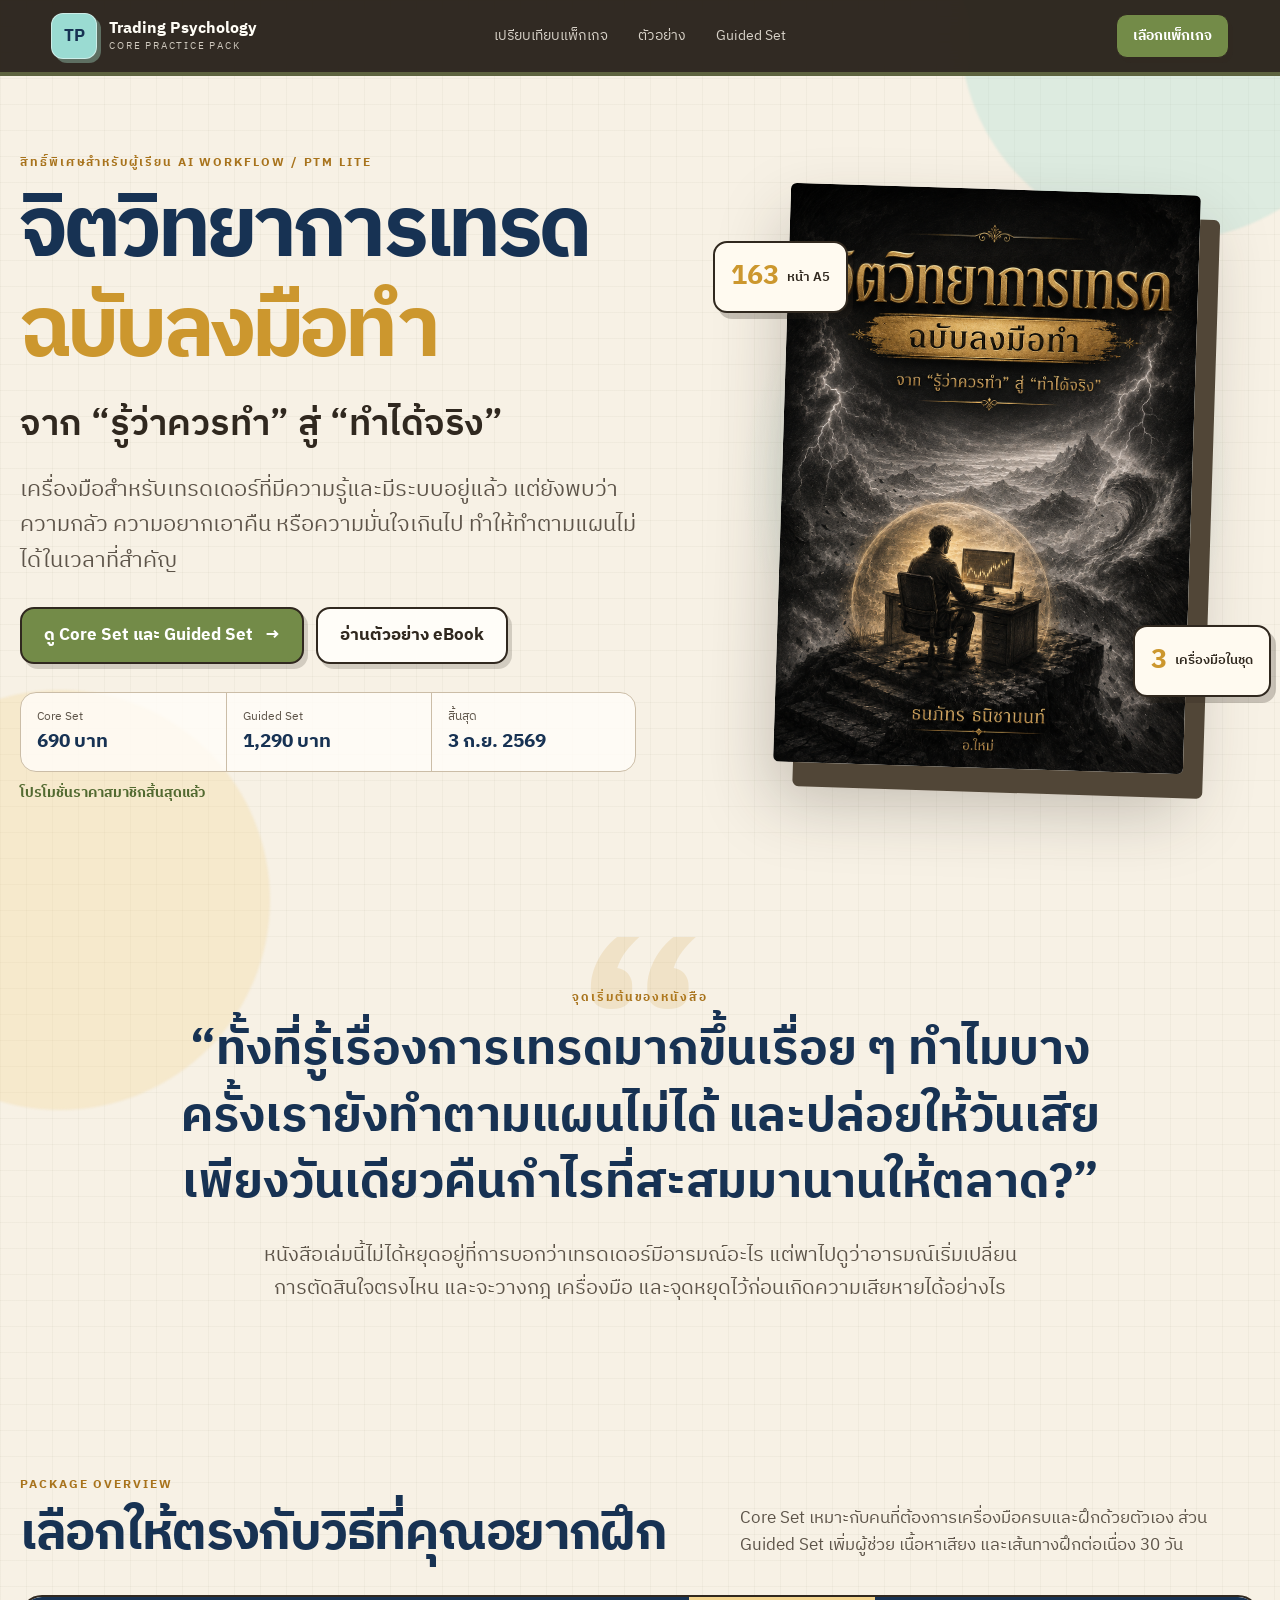
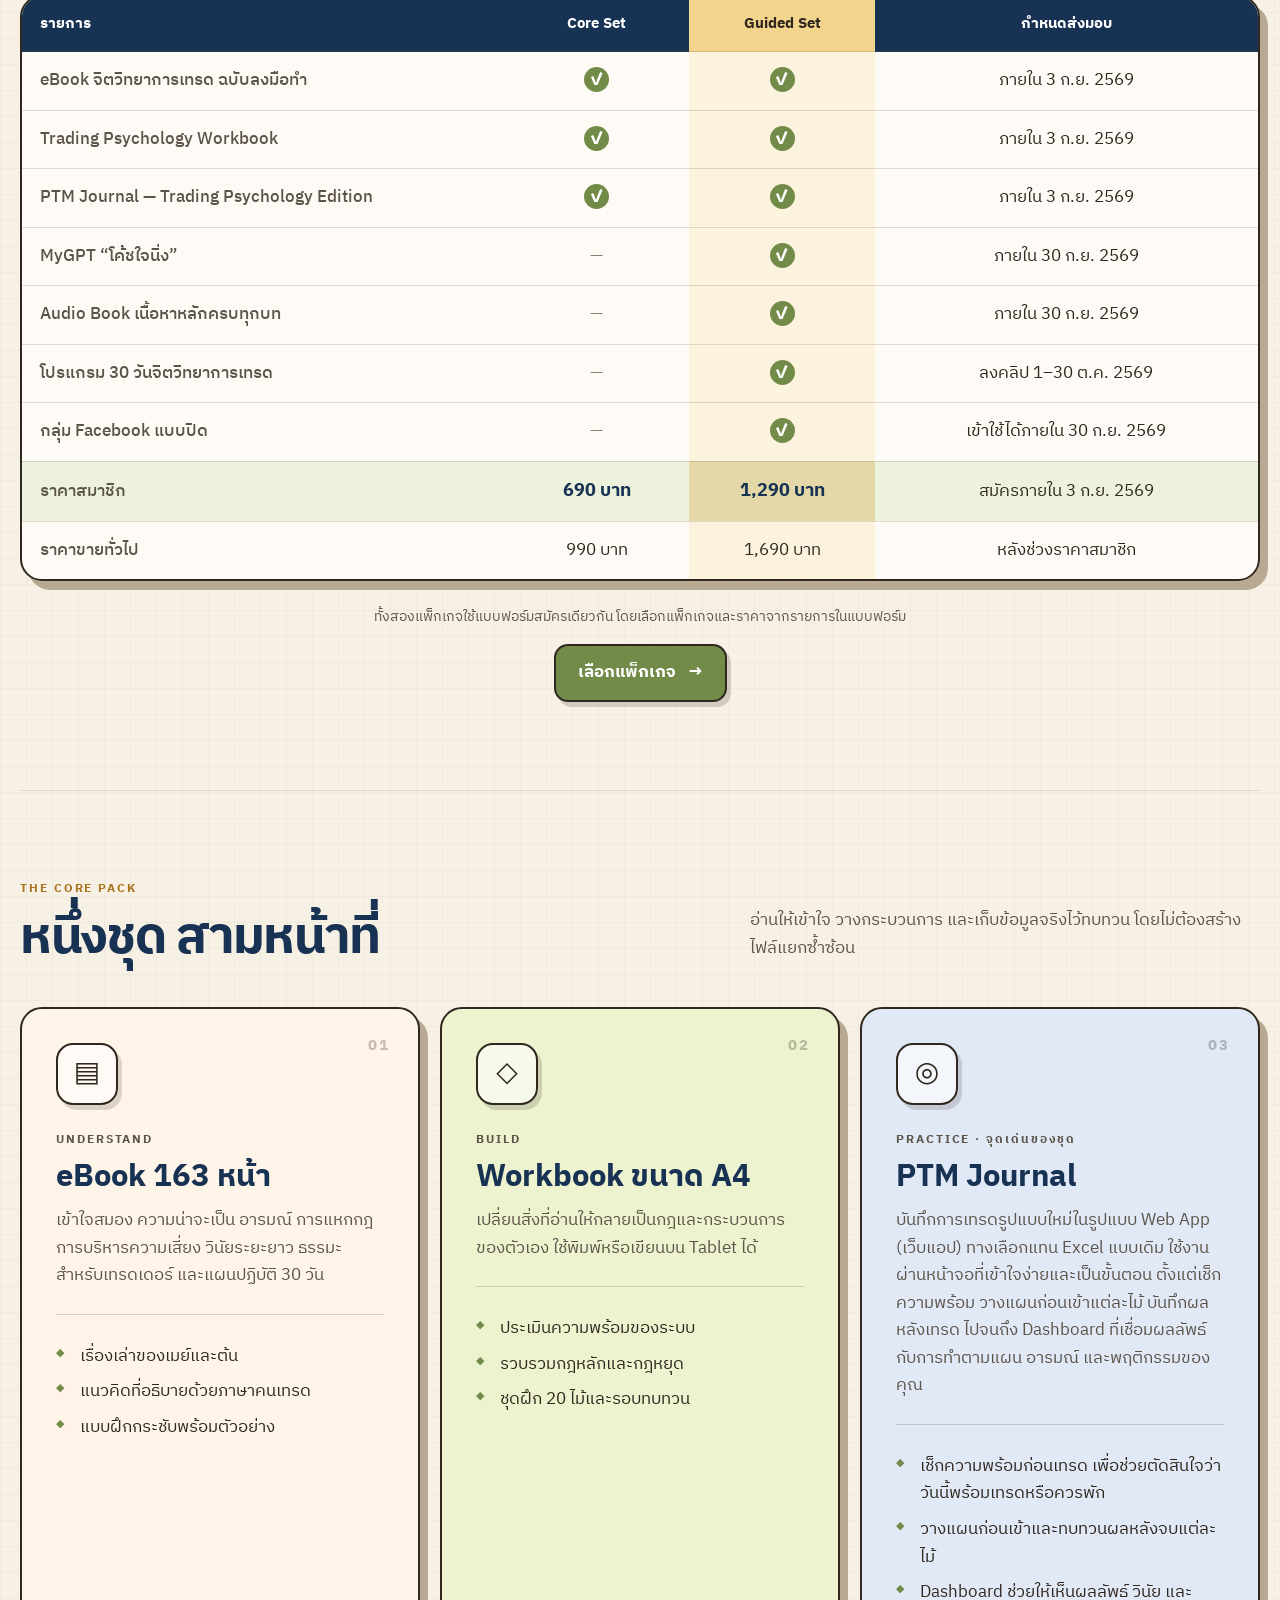
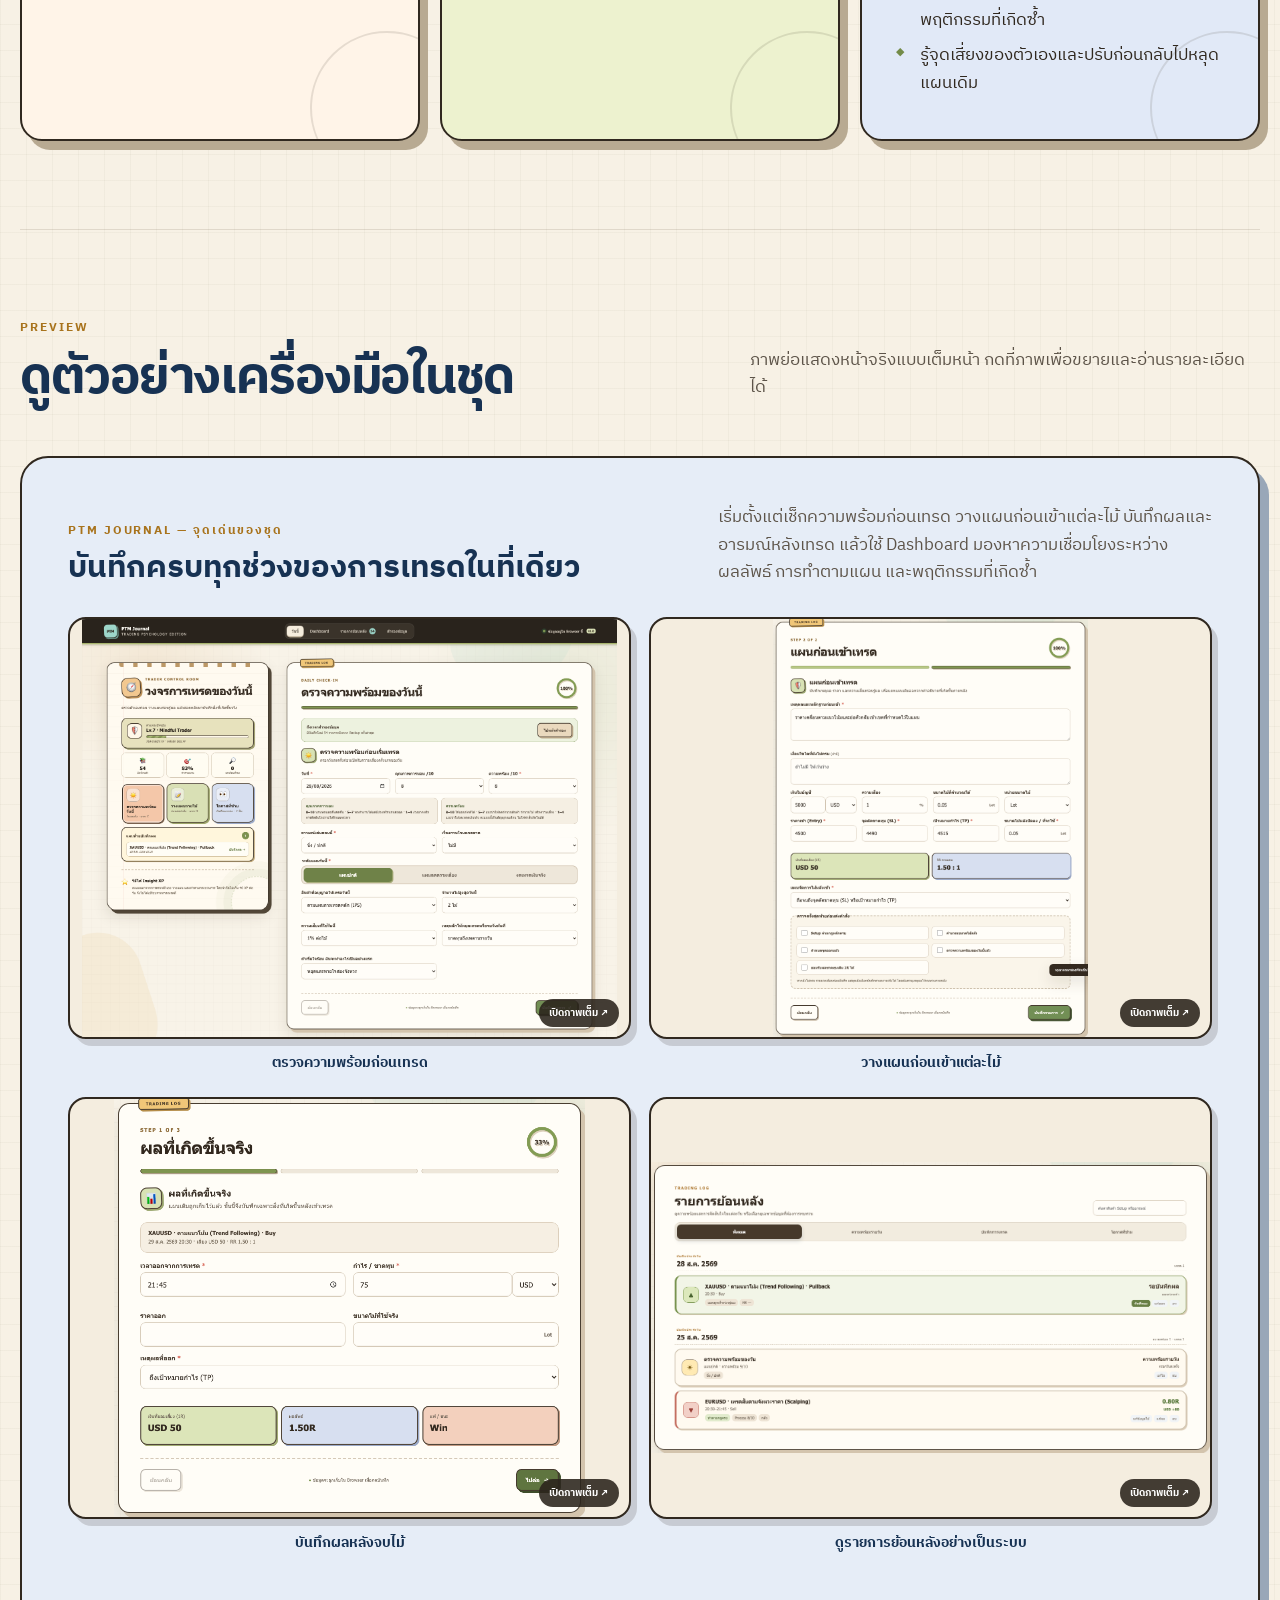
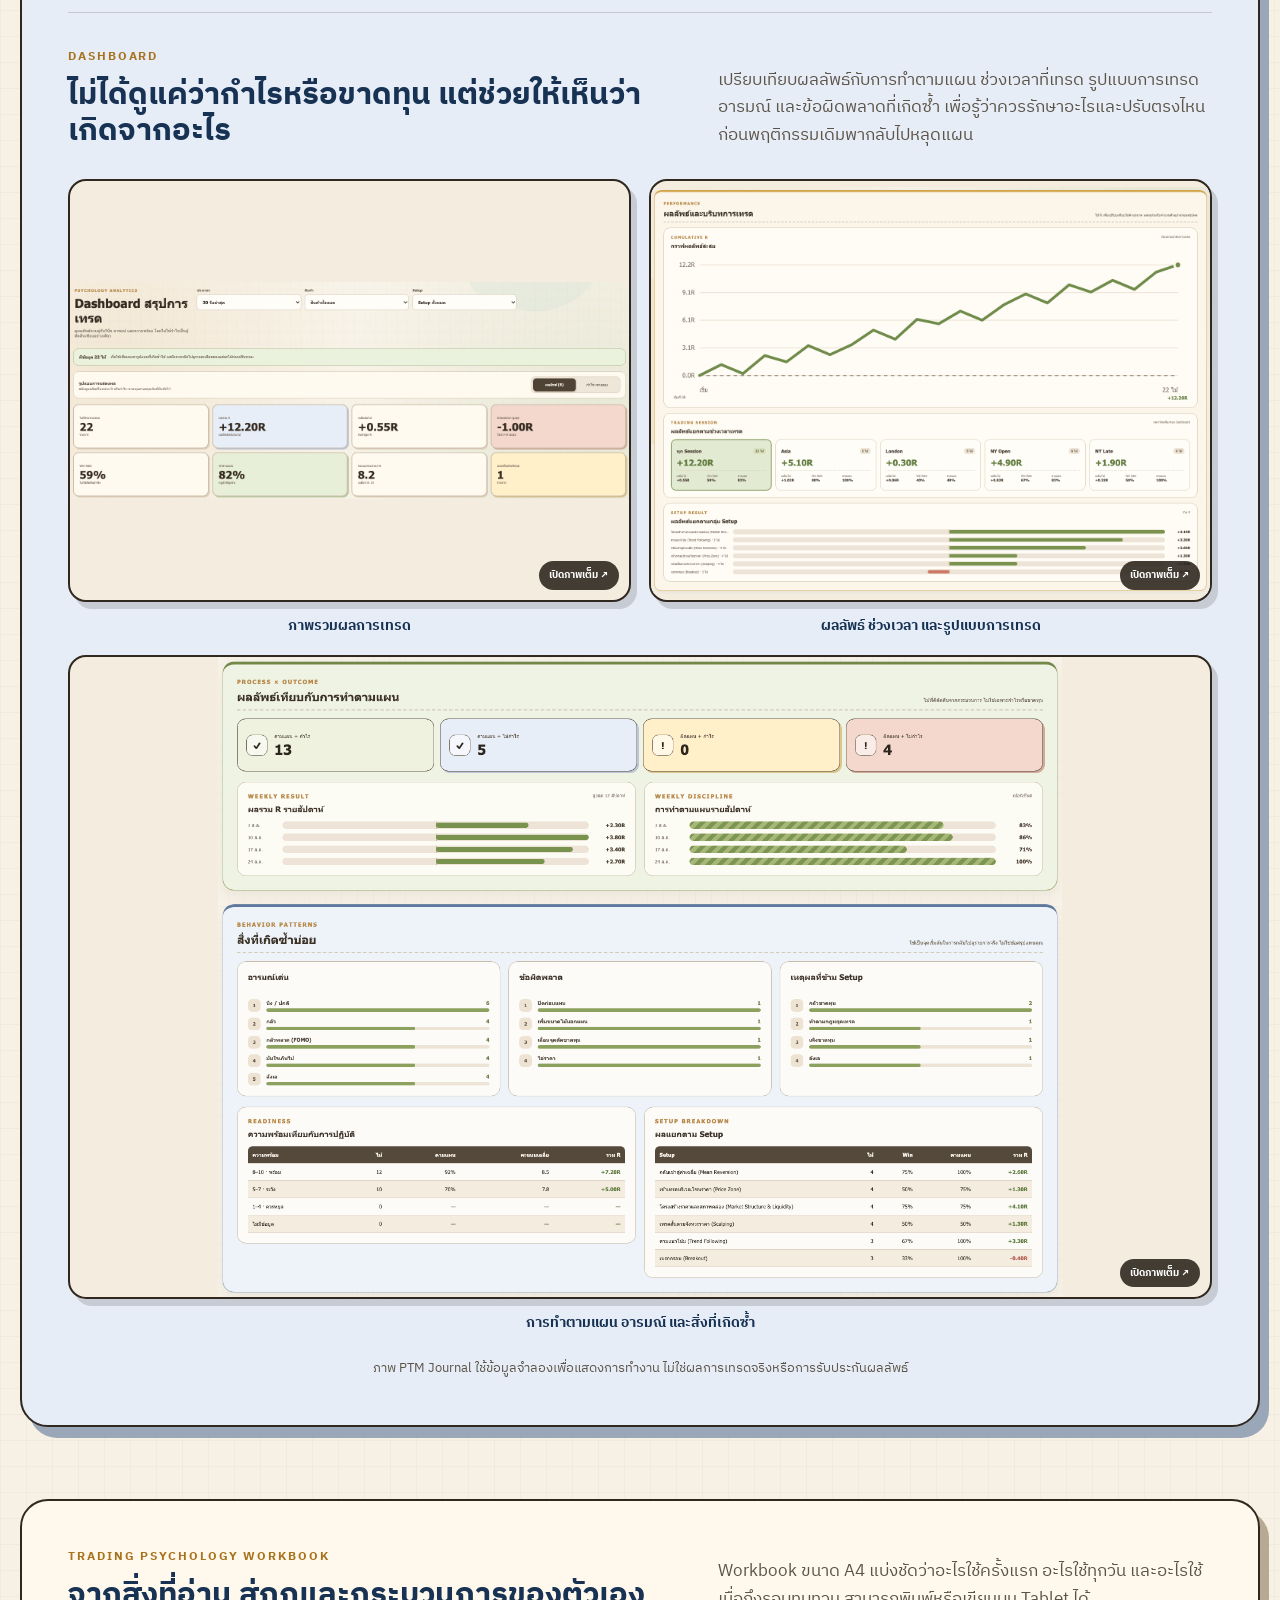
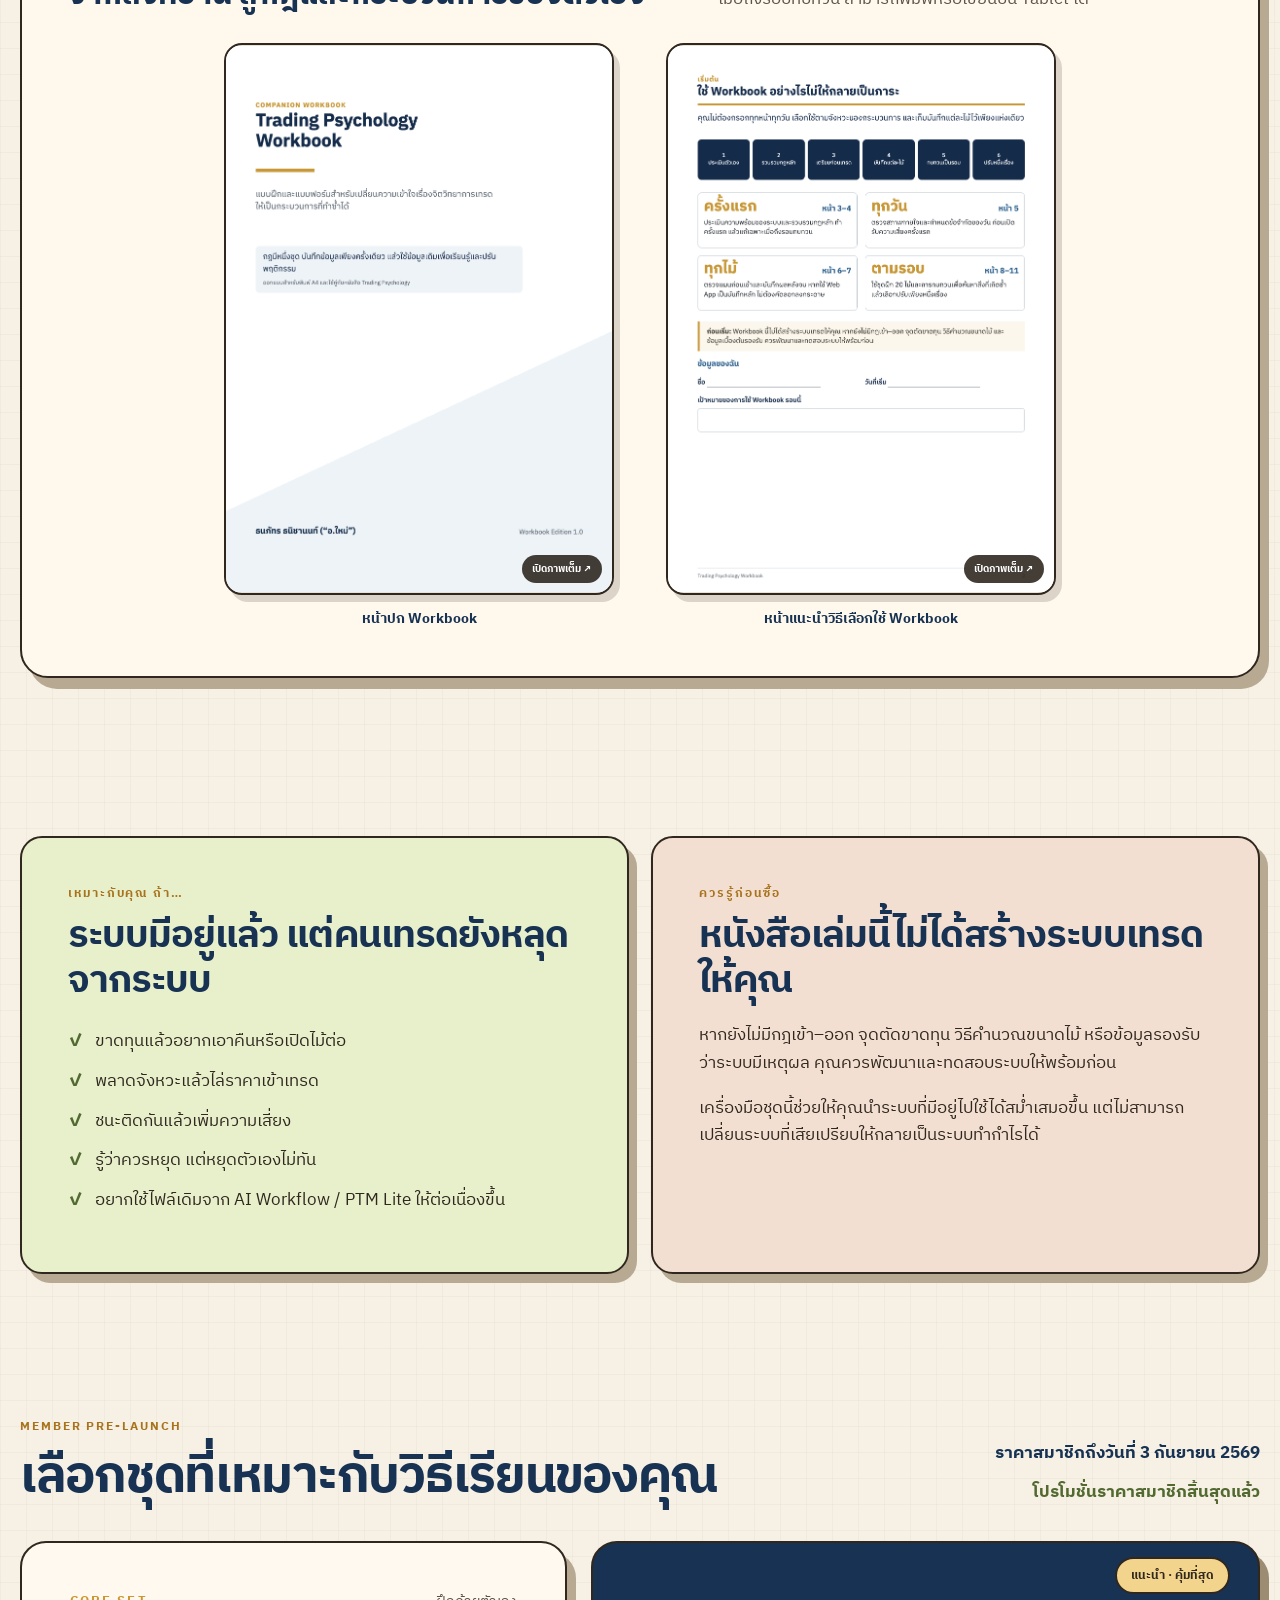
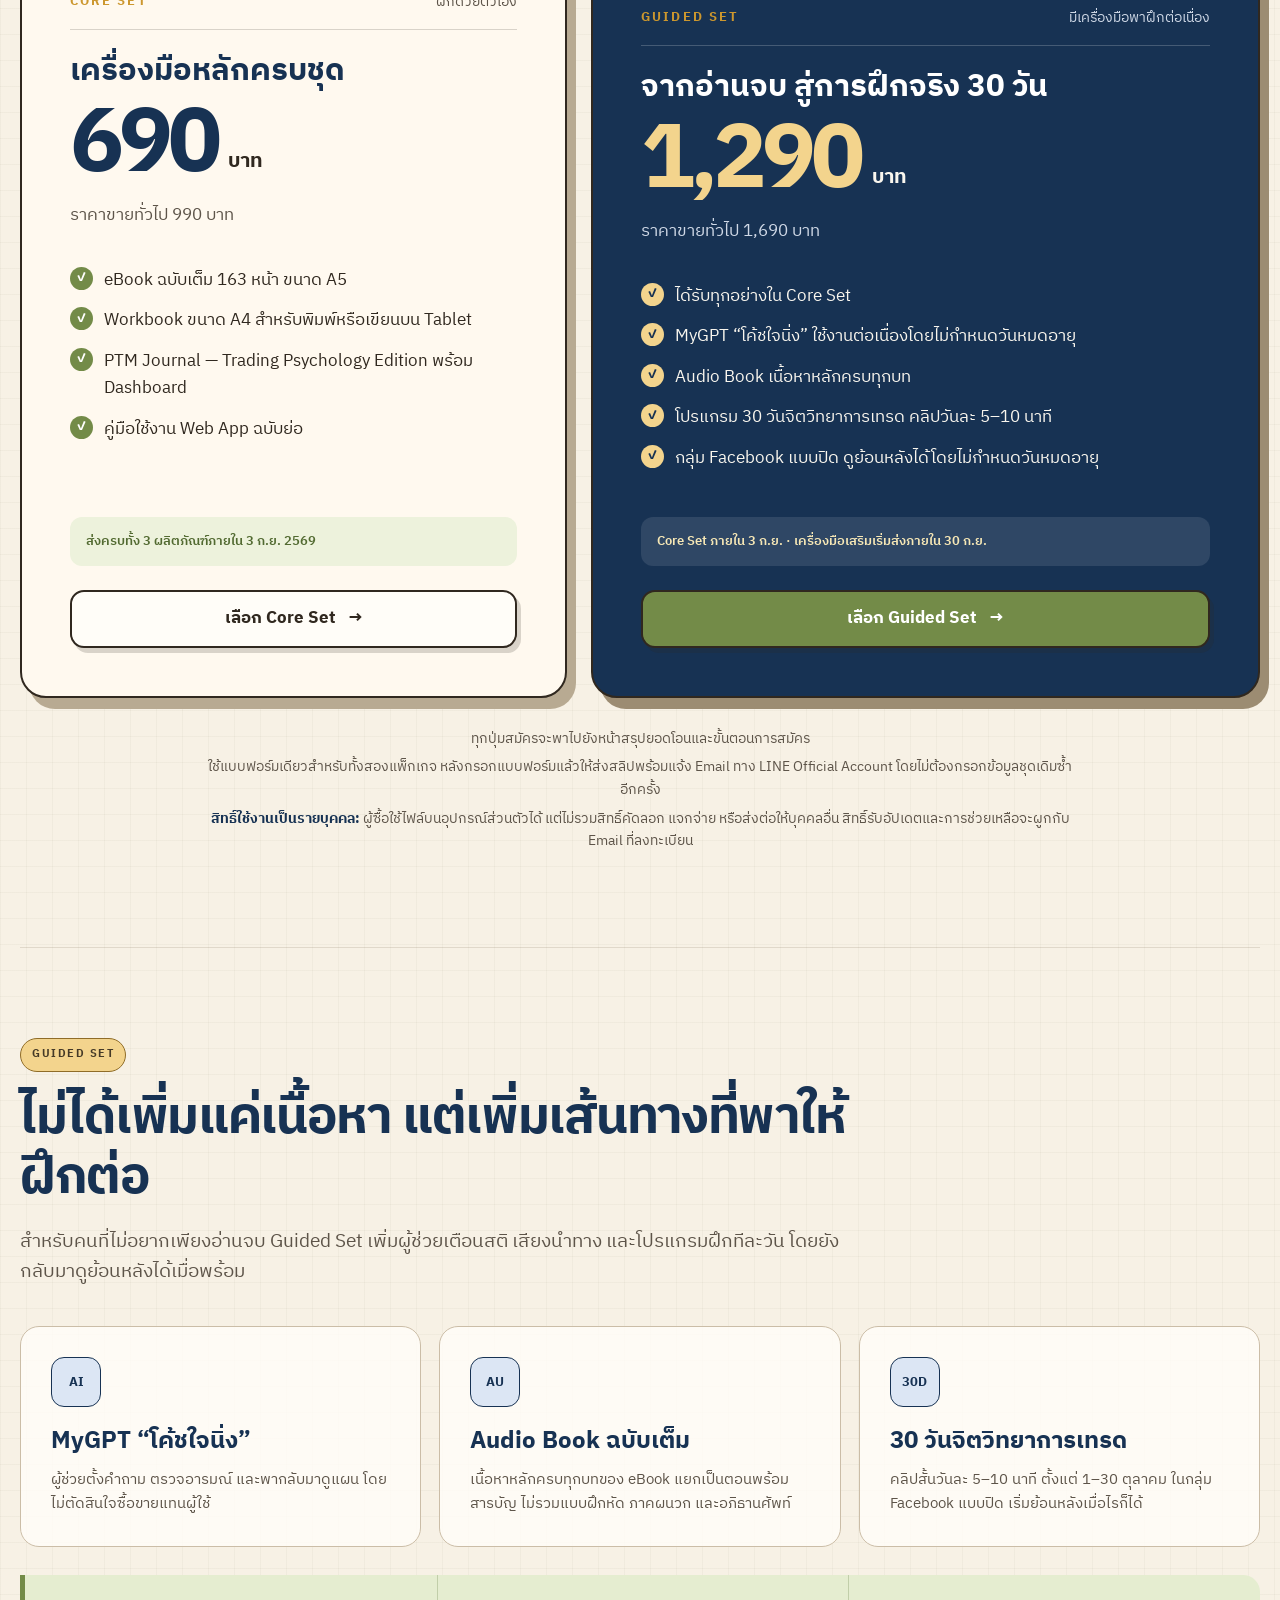
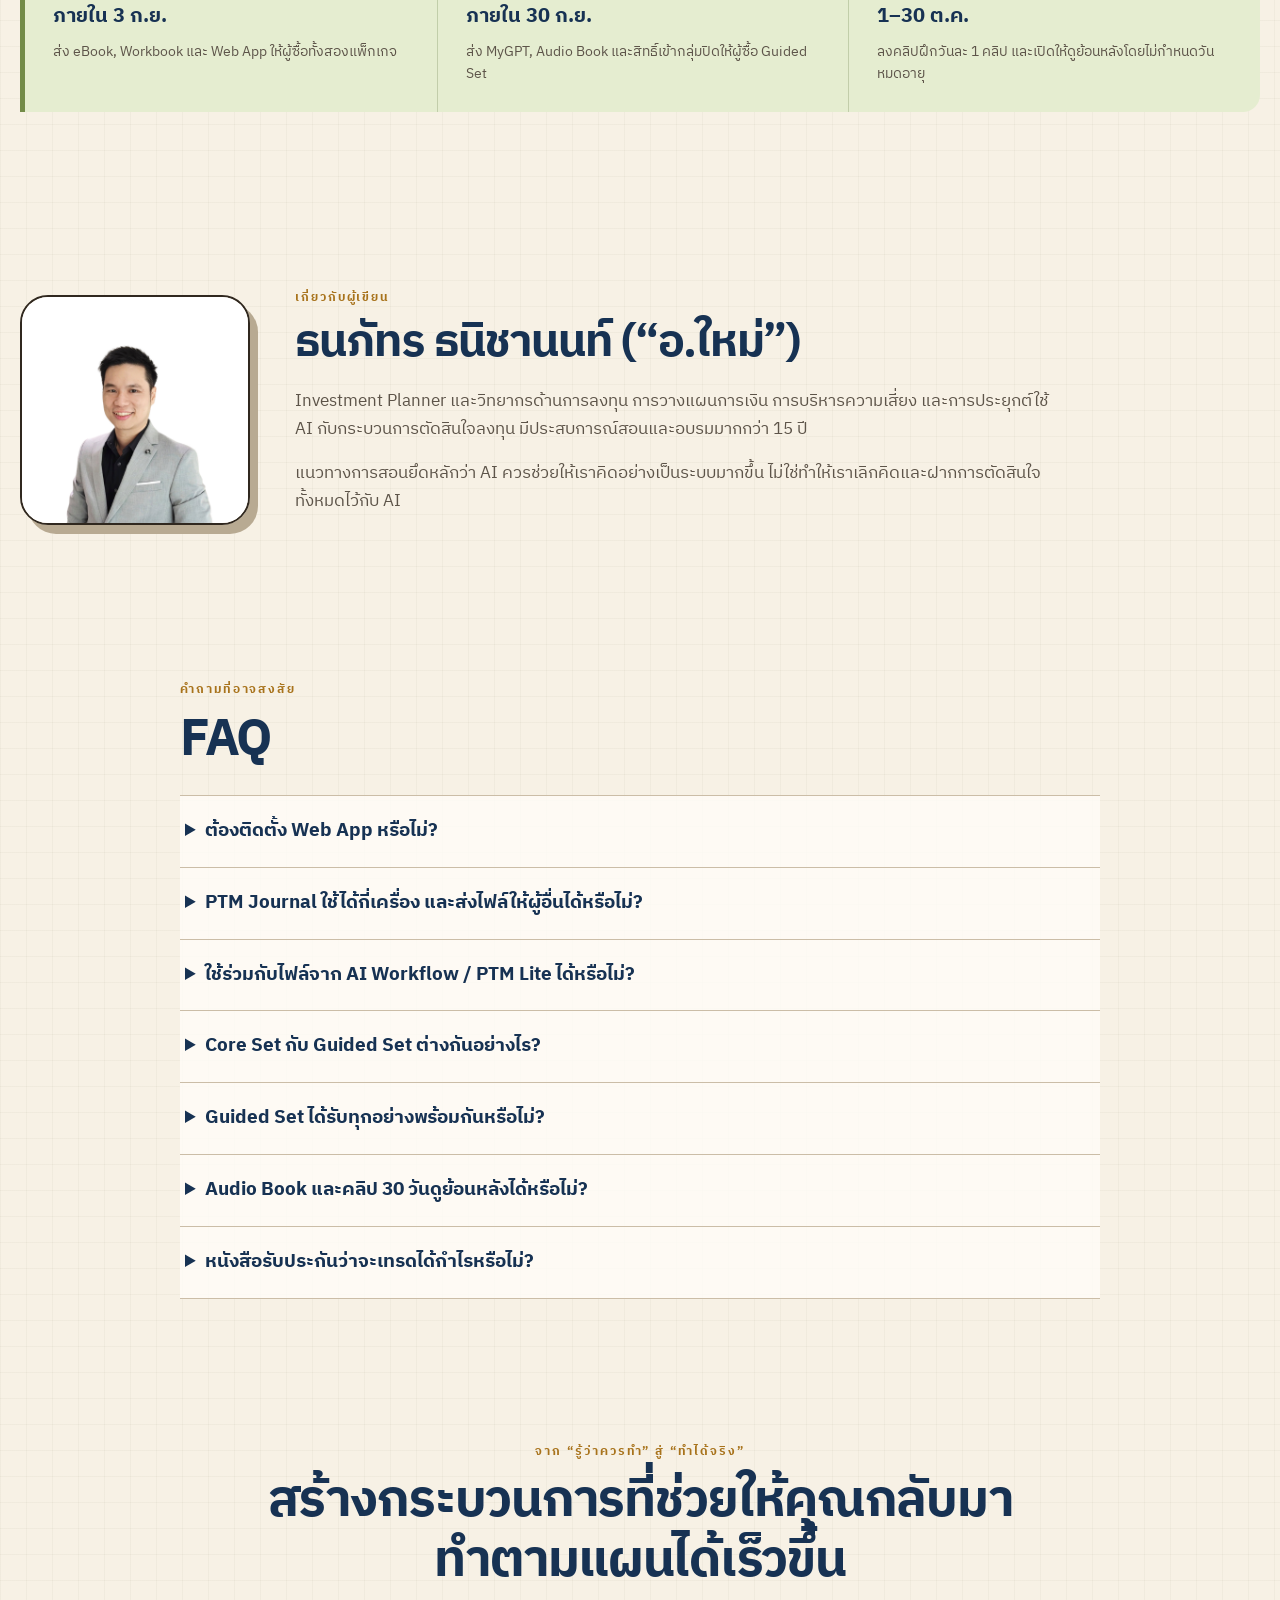
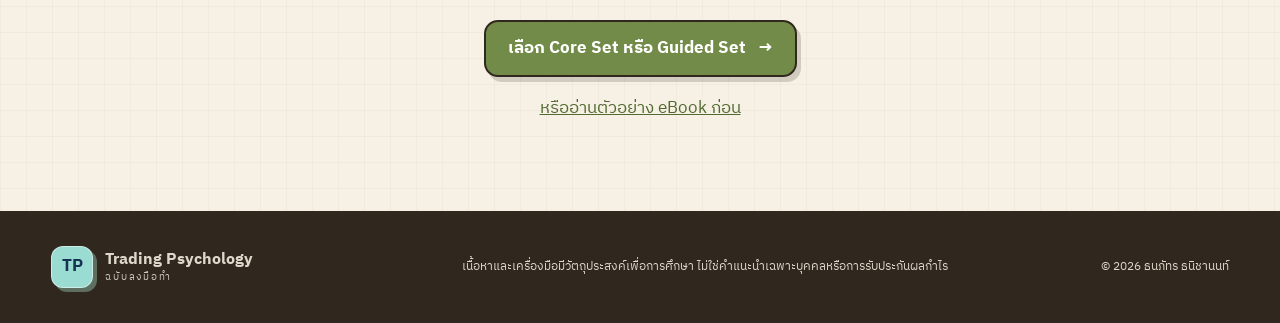
==== commit c24a6c0d: "Better show up PTM Journal" ====
--- a/index.html
+++ b/index.html
@@ -12,7 +12,7 @@
   <meta property="og:image:height" content="630">
   <meta name="twitter:card" content="summary_large_image">
   <title>จิตวิทยาการเทรด ฉบับลงมือทำ</title>
-  <link rel="stylesheet" href="styles.css?v=20260902-3">
+  <link rel="stylesheet" href="styles.css?v=20260902-4">
 </head>
 <body>
   <header class="site-header">
@@ -141,14 +141,14 @@
         <article class="bundle-card app-card">
           <span class="card-number">03</span>
           <div class="card-icon">◎</div>
-          <p class="card-kicker">PRACTICE</p>
+          <p class="card-kicker">PRACTICE · จุดเด่นของชุด</p>
           <h3>PTM Journal</h3>
-          <p>ช่วยตรวจความพร้อม วางแผนก่อนเข้า บันทึกผลหลังจบไม้ และมองเห็นสิ่งที่เกิดซ้ำจากข้อมูลการเทรดของตัวเอง เปิดบน Chrome หรือ Edge โดยไม่ต้องติดตั้งโปรแกรม</p>
+          <p>บันทึกการเทรดรูปแบบใหม่ในรูปแบบ Web App (เว็บแอป) ทางเลือกแทน Excel แบบเดิม ใช้งานผ่านหน้าจอที่เข้าใจง่ายและเป็นขั้นตอน ตั้งแต่เช็กความพร้อม วางแผนก่อนเข้าแต่ละไม้ บันทึกผลหลังเทรด ไปจนถึง Dashboard ที่เชื่อมผลลัพธ์กับการทำตามแผน อารมณ์ และพฤติกรรมของคุณ</p>
           <ul>
-            <li>Daily Check-in, แผนก่อนเข้า และทบทวนหลังจบไม้</li>
-            <li>Dashboard แยก Performance, Process × Outcome และ Behavior</li>
-            <li>สลับดูผลแบบ R หรือกำไร–ขาดทุน พร้อม Session และ Setup</li>
-            <li>ส่งออกข้อมูลไปวิเคราะห์ต่อใน Excel หรือ Google Sheets และสำรองข้อมูลเก็บไว้ได้</li>
+            <li>เช็กความพร้อมก่อนเทรด เพื่อช่วยตัดสินใจว่าวันนี้พร้อมเทรดหรือควรพัก</li>
+            <li>วางแผนก่อนเข้าและทบทวนผลหลังจบแต่ละไม้</li>
+            <li>Dashboard ช่วยให้เห็นผลลัพธ์ วินัย และพฤติกรรมที่เกิดซ้ำ</li>
+            <li>รู้จุดเสี่ยงของตัวเองและปรับก่อนกลับไปหลุดแผนเดิม</li>
           </ul>
         </article>
       </div>
@@ -160,6 +160,66 @@
         <p>ภาพย่อแสดงหน้าจริงแบบเต็มหน้า กดที่ภาพเพื่อขยายและอ่านรายละเอียดได้</p>
       </div>
 
+      <section class="product-preview journal-preview-section">
+        <div class="product-preview-heading">
+          <div><p class="card-kicker">PTM JOURNAL — จุดเด่นของชุด</p><h3>บันทึกครบทุกช่วงของการเทรดในที่เดียว</h3></div>
+          <p>เริ่มตั้งแต่เช็กความพร้อมก่อนเทรด วางแผนก่อนเข้าแต่ละไม้ บันทึกผลและอารมณ์หลังเทรด แล้วใช้ Dashboard มองหาความเชื่อมโยงระหว่างผลลัพธ์ การทำตามแผน และพฤติกรรมที่เกิดซ้ำ</p>
+        </div>
+
+        <div class="app-preview-grid">
+          <figure class="preview-tile">
+            <button class="preview-media app-screen-frame" type="button" data-lightbox="assets/daily-check-in-demo.png" data-caption="PTM Journal — ตรวจความพร้อมก่อนเทรด (ข้อมูลจำลอง)">
+              <img src="assets/daily-check-in-demo.png" alt="หน้าตรวจความพร้อมก่อนเทรด" loading="lazy">
+            </button>
+            <figcaption>ตรวจความพร้อมก่อนเทรด</figcaption>
+          </figure>
+          <figure class="preview-tile">
+            <button class="preview-media app-screen-frame" type="button" data-lightbox="assets/trade-plan-log-demo.png" data-caption="PTM Journal — วางแผนก่อนเข้าแต่ละไม้ (ข้อมูลจำลอง)">
+              <img src="assets/trade-plan-log-demo.png" alt="กรอบ Trading Log สำหรับวางแผนก่อนเข้าแต่ละไม้" loading="lazy">
+            </button>
+            <figcaption>วางแผนก่อนเข้าแต่ละไม้</figcaption>
+          </figure>
+          <figure class="preview-tile">
+            <button class="preview-media app-screen-frame" type="button" data-lightbox="assets/trade-result-log-demo.png" data-caption="PTM Journal — บันทึกผลหลังจบไม้ (ข้อมูลจำลอง)">
+              <img src="assets/trade-result-log-demo.png" alt="กรอบ Trading Log สำหรับบันทึกผลหลังจบไม้" loading="lazy">
+            </button>
+            <figcaption>บันทึกผลหลังจบไม้</figcaption>
+          </figure>
+          <figure class="preview-tile">
+            <button class="preview-media app-screen-frame" type="button" data-lightbox="assets/history-list-demo.png" data-caption="PTM Journal — ดูรายการย้อนหลังอย่างเป็นระบบ (ข้อมูลจำลอง)">
+              <img src="assets/history-list-demo.png" alt="หน้ารายการย้อนหลังของ PTM Journal" loading="lazy">
+            </button>
+            <figcaption>ดูรายการย้อนหลังอย่างเป็นระบบ</figcaption>
+          </figure>
+        </div>
+
+        <div class="dashboard-preview-heading">
+          <div><p class="card-kicker">DASHBOARD</p><h3>ไม่ได้ดูแค่ว่ากำไรหรือขาดทุน แต่ช่วยให้เห็นว่าเกิดจากอะไร</h3></div>
+          <p>เปรียบเทียบผลลัพธ์กับการทำตามแผน ช่วงเวลาที่เทรด รูปแบบการเทรด อารมณ์ และข้อผิดพลาดที่เกิดซ้ำ เพื่อรู้ว่าควรรักษาอะไรและปรับตรงไหน ก่อนพฤติกรรมเดิมพากลับไปหลุดแผน</p>
+        </div>
+        <div class="dashboard-preview-grid">
+          <figure class="preview-tile">
+            <button class="preview-media dashboard-screen-frame" type="button" data-lightbox="assets/dashboard-summary-demo.png" data-caption="Dashboard — ภาพรวมผลการเทรด (ข้อมูลจำลอง)">
+              <img src="assets/dashboard-summary-demo.png" alt="Dashboard ภาพรวมผลการเทรด" loading="lazy">
+            </button>
+            <figcaption>ภาพรวมผลการเทรด</figcaption>
+          </figure>
+          <figure class="preview-tile">
+            <button class="preview-media dashboard-screen-frame" type="button" data-lightbox="assets/dashboard-performance-demo.png" data-caption="Dashboard — ผลลัพธ์และบริบทการเทรด (ข้อมูลจำลอง)">
+              <img src="assets/dashboard-performance-demo.png" alt="Dashboard ผลลัพธ์และบริบทการเทรด" loading="lazy">
+            </button>
+            <figcaption>ผลลัพธ์ ช่วงเวลา และรูปแบบการเทรด</figcaption>
+          </figure>
+          <figure class="preview-tile wide-preview-tile">
+            <button class="preview-media dashboard-detail-frame" type="button" data-lightbox="assets/dashboard-process-behavior-demo.png" data-caption="Dashboard — การทำตามแผนและสิ่งที่เกิดซ้ำ (ข้อมูลจำลอง)">
+              <img src="assets/dashboard-process-behavior-demo.png" alt="Dashboard การทำตามแผนและสิ่งที่เกิดซ้ำ" loading="lazy">
+            </button>
+            <figcaption>การทำตามแผน อารมณ์ และสิ่งที่เกิดซ้ำ</figcaption>
+          </figure>
+        </div>
+        <p class="demo-note standalone-demo-note">ภาพ PTM Journal ใช้ข้อมูลจำลองเพื่อแสดงการทำงาน ไม่ใช่ผลการเทรดจริงหรือการรับประกันผลลัพธ์</p>
+      </section>
+
       <section class="product-preview workbook-preview">
         <div class="product-preview-heading">
           <div><p class="card-kicker">TRADING PSYCHOLOGY WORKBOOK</p><h3>จากสิ่งที่อ่าน สู่กฎและกระบวนการของตัวเอง</h3></div>
@@ -179,66 +239,6 @@
             <figcaption>หน้าแนะนำวิธีเลือกใช้ Workbook</figcaption>
           </figure>
         </div>
-      </section>
-
-      <section class="product-preview journal-preview-section">
-        <div class="product-preview-heading">
-          <div><p class="card-kicker">PTM JOURNAL</p><h3>ตั้งแต่ตรวจตัวเองก่อนเทรด จนถึงทบทวนภาพรวม</h3></div>
-          <p>บันทึกเป็นขั้นตอนด้วยภาษาที่เข้าใจง่าย เก็บคะแนนจากการทำตามกระบวนการ และดูข้อมูลย้อนหลังเพื่อค้นหาสิ่งที่ควรพัฒนาต่อ</p>
-        </div>
-
-        <div class="app-preview-grid">
-          <figure class="preview-tile">
-            <button class="preview-media app-screen-frame" type="button" data-lightbox="assets/daily-check-in-demo.png" data-caption="PTM Journal — ตรวจความพร้อมก่อนเทรด (ข้อมูลจำลอง)">
-              <img src="assets/daily-check-in-demo.png" alt="หน้าตรวจความพร้อมก่อนเทรด" loading="lazy">
-            </button>
-            <figcaption>ตรวจความพร้อมก่อนเทรด</figcaption>
-          </figure>
-          <figure class="preview-tile">
-            <button class="preview-media app-screen-frame" type="button" data-lightbox="assets/trade-plan-log-demo.png" data-caption="PTM Journal — วางแผนก่อนเข้าแต่ละไม้ (ข้อมูลจำลอง)">
-              <img src="assets/trade-plan-log-demo.png" alt="กรอบ Trading Log สำหรับวางแผนก่อนเข้าแต่ละไม้" loading="lazy">
-            </button>
-            <figcaption>วางแผนก่อนเข้าแต่ละไม้</figcaption>
-          </figure>
-          <figure class="preview-tile">
-            <button class="preview-media app-screen-frame" type="button" data-lightbox="assets/trade-result-log-demo.png" data-caption="PTM Journal — บันทึกผลหลังจบไม้ (ข้อมูลจำลอง)">
-              <img src="assets/trade-result-log-demo.png" alt="กรอบ Trading Log สำหรับบันทึกผลหลังจบไม้" loading="lazy">
-            </button>
-            <figcaption>บันทึกผลหลังจบไม้</figcaption>
-          </figure>
-          <figure class="preview-tile">
-            <button class="preview-media app-screen-frame" type="button" data-lightbox="assets/history-list-demo.png" data-caption="PTM Journal — ดูรายการย้อนหลังอย่างเป็นระบบ (ข้อมูลจำลอง)">
-              <img src="assets/history-list-demo.png" alt="หน้ารายการย้อนหลังของ PTM Journal" loading="lazy">
-            </button>
-            <figcaption>ดูรายการย้อนหลังอย่างเป็นระบบ</figcaption>
-          </figure>
-        </div>
-
-        <div class="dashboard-preview-heading">
-          <div><p class="card-kicker">DASHBOARD</p><h3>ดูผลลัพธ์ควบคู่กับการทำตามแผน</h3></div>
-          <p>ดูภาพรวม ผลตามช่วงเวลาและรูปแบบที่ใช้ เปรียบเทียบผลลัพธ์กับการทำตามแผน และมองหาอารมณ์หรือข้อผิดพลาดที่เกิดซ้ำ</p>
-        </div>
-        <div class="dashboard-preview-grid">
-          <figure class="preview-tile">
-            <button class="preview-media dashboard-screen-frame" type="button" data-lightbox="assets/dashboard-summary-demo.png" data-caption="Dashboard — ภาพรวมผลการเทรด (ข้อมูลจำลอง)">
-              <img src="assets/dashboard-summary-demo.png" alt="Dashboard ภาพรวมผลการเทรด" loading="lazy">
-            </button>
-            <figcaption>ภาพรวมผลการเทรด</figcaption>
-          </figure>
-          <figure class="preview-tile">
-            <button class="preview-media dashboard-screen-frame" type="button" data-lightbox="assets/dashboard-performance-demo.png" data-caption="Dashboard — ผลลัพธ์และบริบทการเทรด (ข้อมูลจำลอง)">
-              <img src="assets/dashboard-performance-demo.png" alt="Dashboard ผลลัพธ์และบริบทการเทรด" loading="lazy">
-            </button>
-            <figcaption>ผลลัพธ์ ช่วงเวลา และรูปแบบการเทรด</figcaption>
-          </figure>
-          <figure class="preview-tile wide-preview-tile">
-            <button class="preview-media dashboard-detail-frame" type="button" data-lightbox="assets/dashboard-process-behavior-demo.png" data-caption="Dashboard — การทำตามแผนและสิ่งที่เกิดซ้ำ (ข้อมูลจำลอง)">
-              <img src="assets/dashboard-process-behavior-demo.png" alt="Dashboard การทำตามแผนและสิ่งที่เกิดซ้ำ" loading="lazy">
-            </button>
-            <figcaption>การทำตามแผน อารมณ์ และสิ่งที่เกิดซ้ำ</figcaption>
-          </figure>
-        </div>
-        <p class="demo-note standalone-demo-note">ภาพ PTM Journal ใช้ข้อมูลจำลองเพื่อแสดงการทำงาน ไม่ใช่ผลการเทรดจริงหรือการรับประกันผลลัพธ์</p>
       </section>
     </section>
 
--- a/styles.css
+++ b/styles.css
@@ -325,8 +325,8 @@
 
 .preview-section { padding-bottom: 70px; }
 .product-preview { margin-top: 48px; padding: clamp(26px, 4vw, 46px); border: 2px solid var(--ink); border-radius: 28px; box-shadow: 9px 11px 0 var(--shadow); }
-.workbook-preview { background: #fff8ec; }
-.journal-preview-section { margin-top: 72px; background: #e6edf7; box-shadow: 9px 11px 0 #99a7b8; }
+.workbook-preview { margin-top: 72px; background: #fff8ec; }
+.journal-preview-section { background: #e6edf7; box-shadow: 9px 11px 0 #99a7b8; }
 .product-preview-heading,
 .dashboard-preview-heading { display: grid; grid-template-columns: minmax(0, 1fr) minmax(280px, .8fr); gap: 32px; align-items: end; margin-bottom: 30px; }
 .product-preview-heading h3,
@@ -671,7 +671,8 @@
   .bundle-card { padding: 28px; box-shadow: 6px 7px 0 var(--shadow); }
   .preview-block { gap: 25px; margin: 35px 0 65px; }
   .product-preview { margin-top: 34px; padding: 24px 16px; border-radius: 21px; box-shadow: 6px 7px 0 var(--shadow); }
-  .journal-preview-section { margin-top: 52px; box-shadow: 6px 7px 0 #99a7b8; }
+  .workbook-preview { margin-top: 52px; }
+  .journal-preview-section { box-shadow: 6px 7px 0 #99a7b8; }
   .product-preview-heading,
   .dashboard-preview-heading { grid-template-columns: 1fr; gap: 12px; margin-bottom: 24px; }
   .document-preview-grid { grid-template-columns: repeat(2, minmax(0, 1fr)); gap: 12px; }
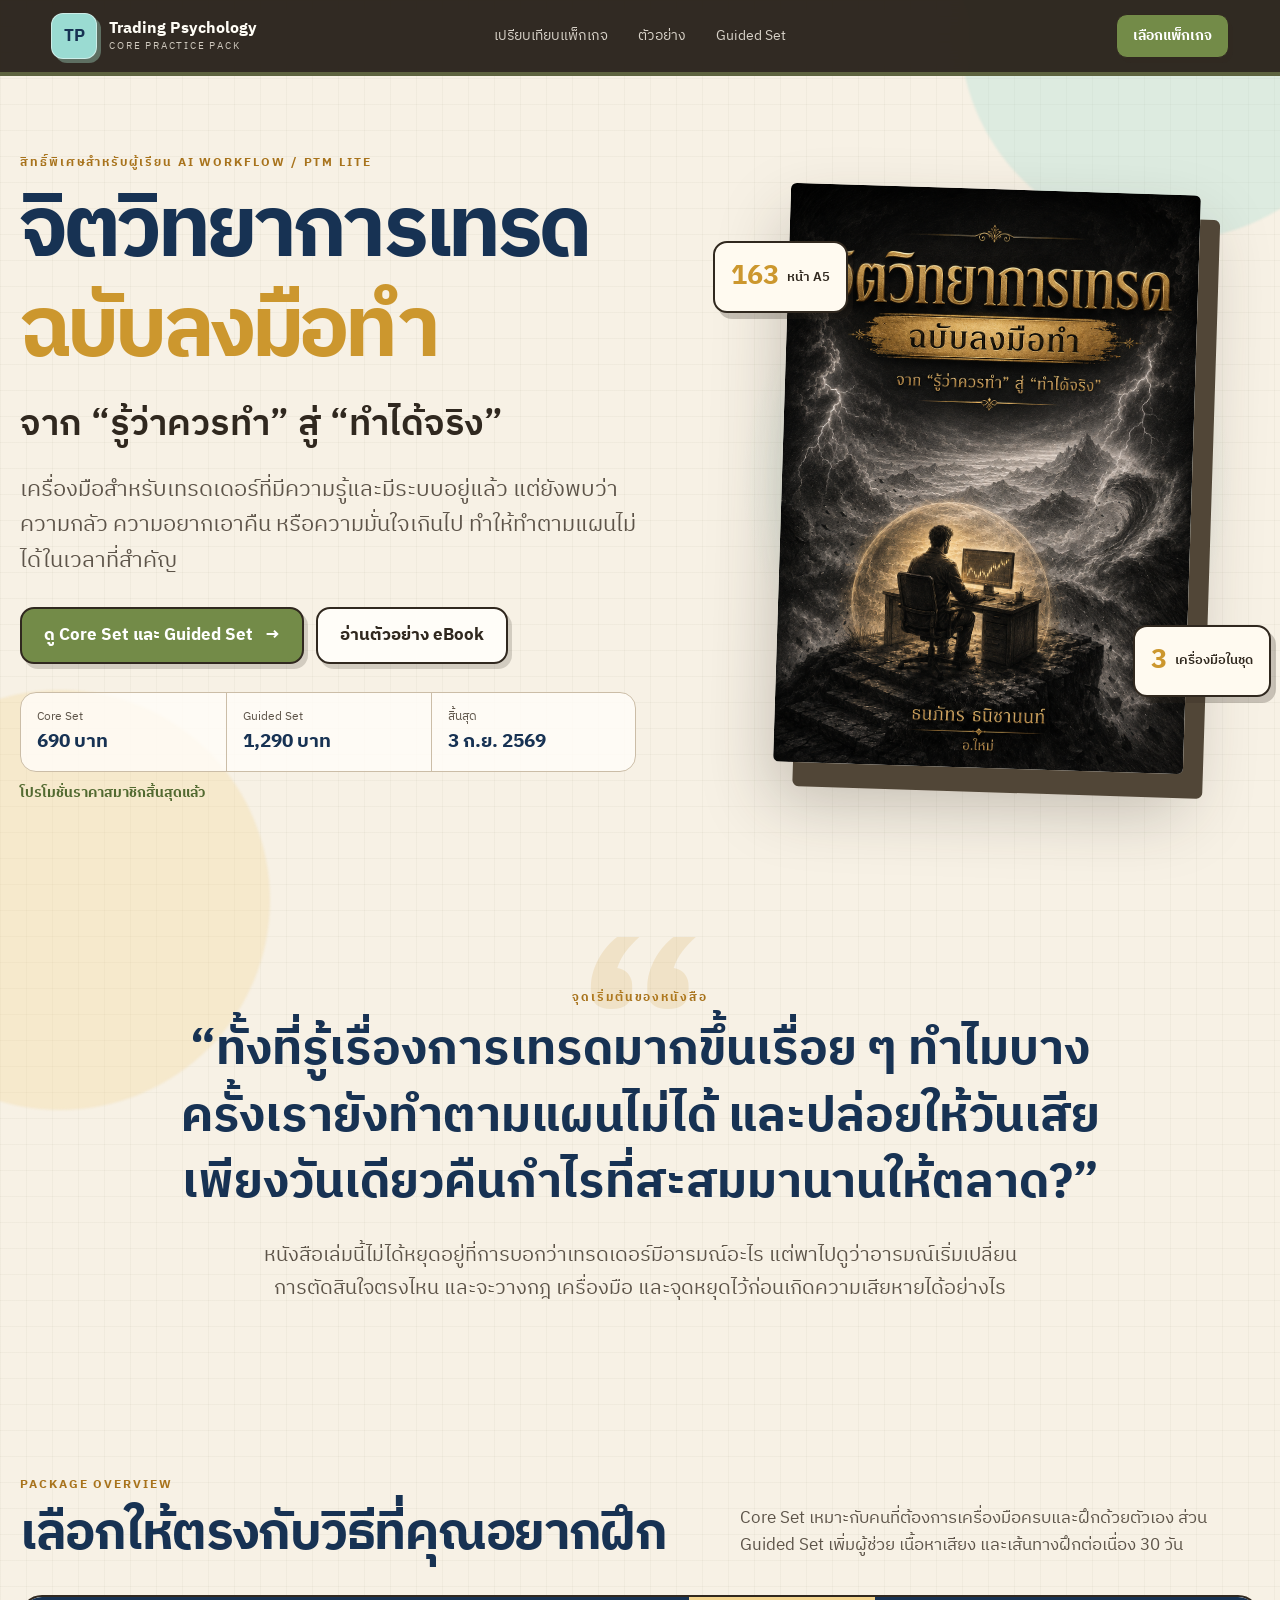
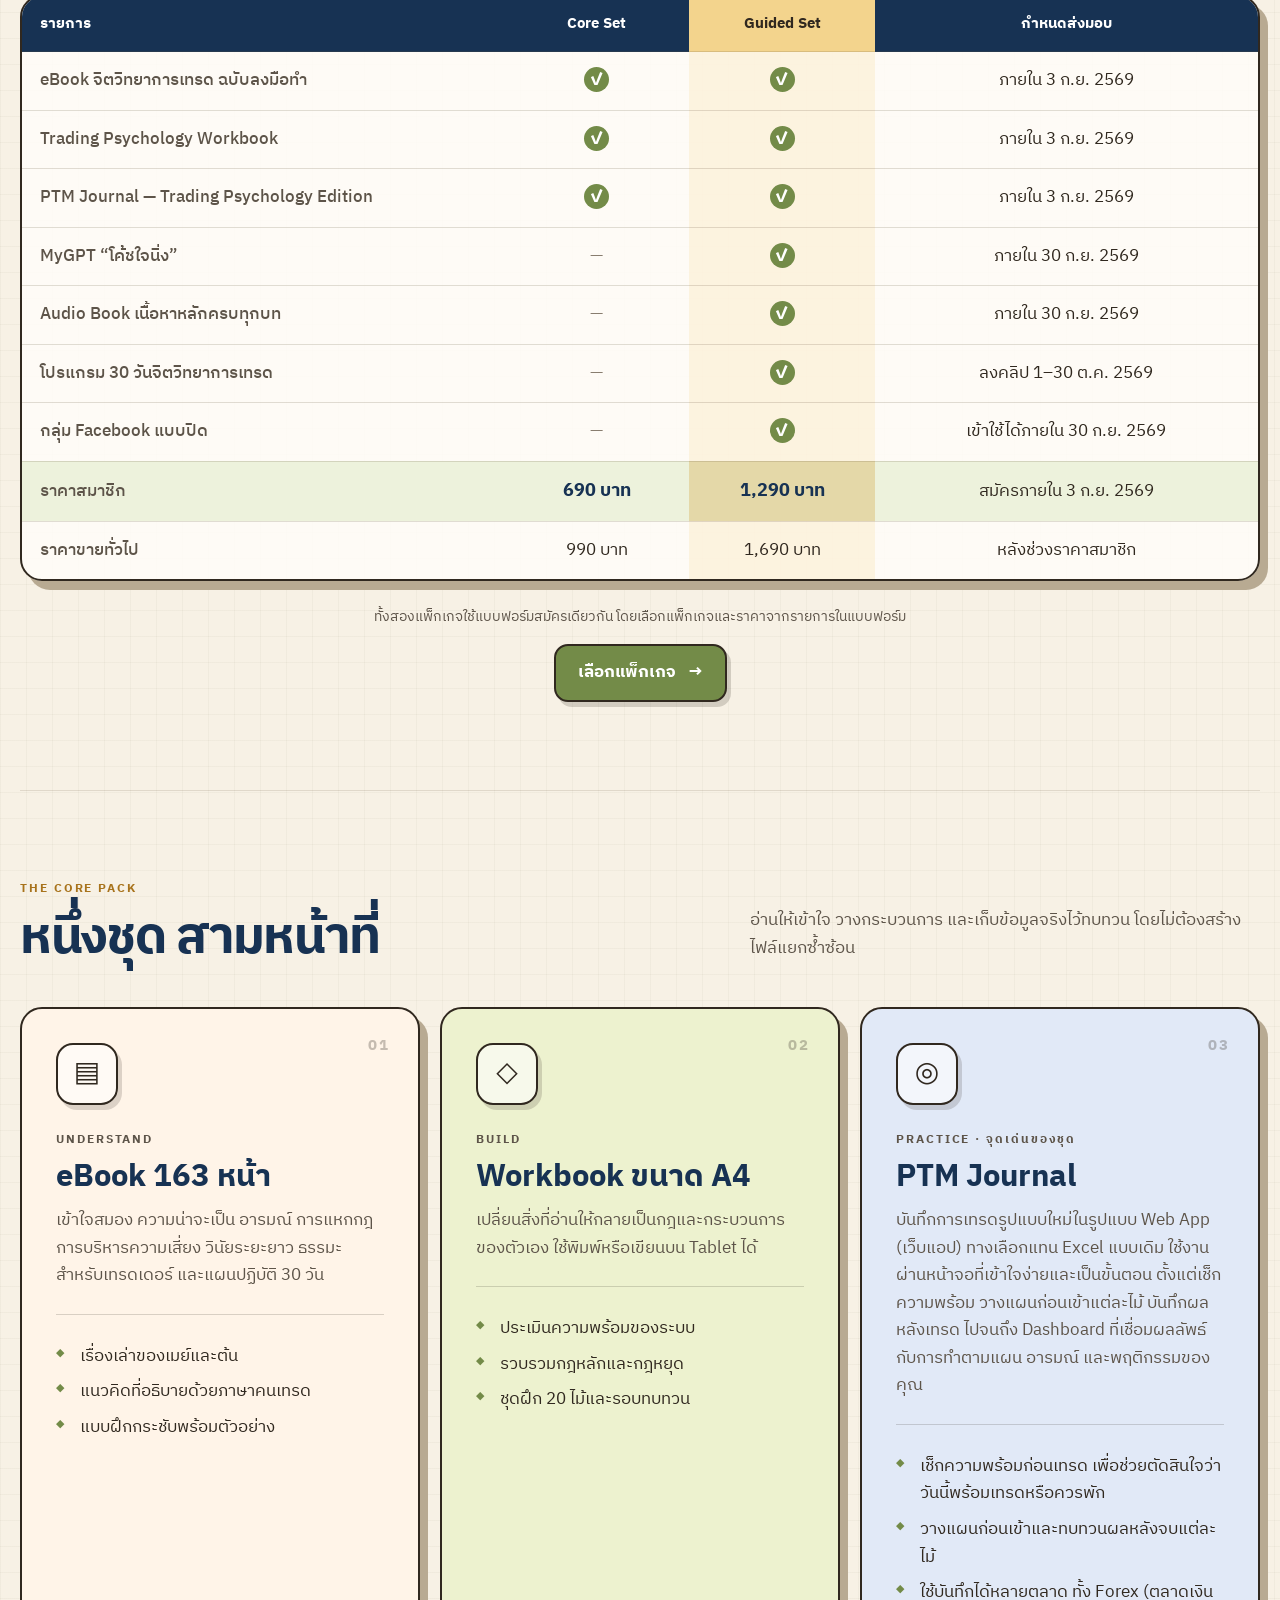
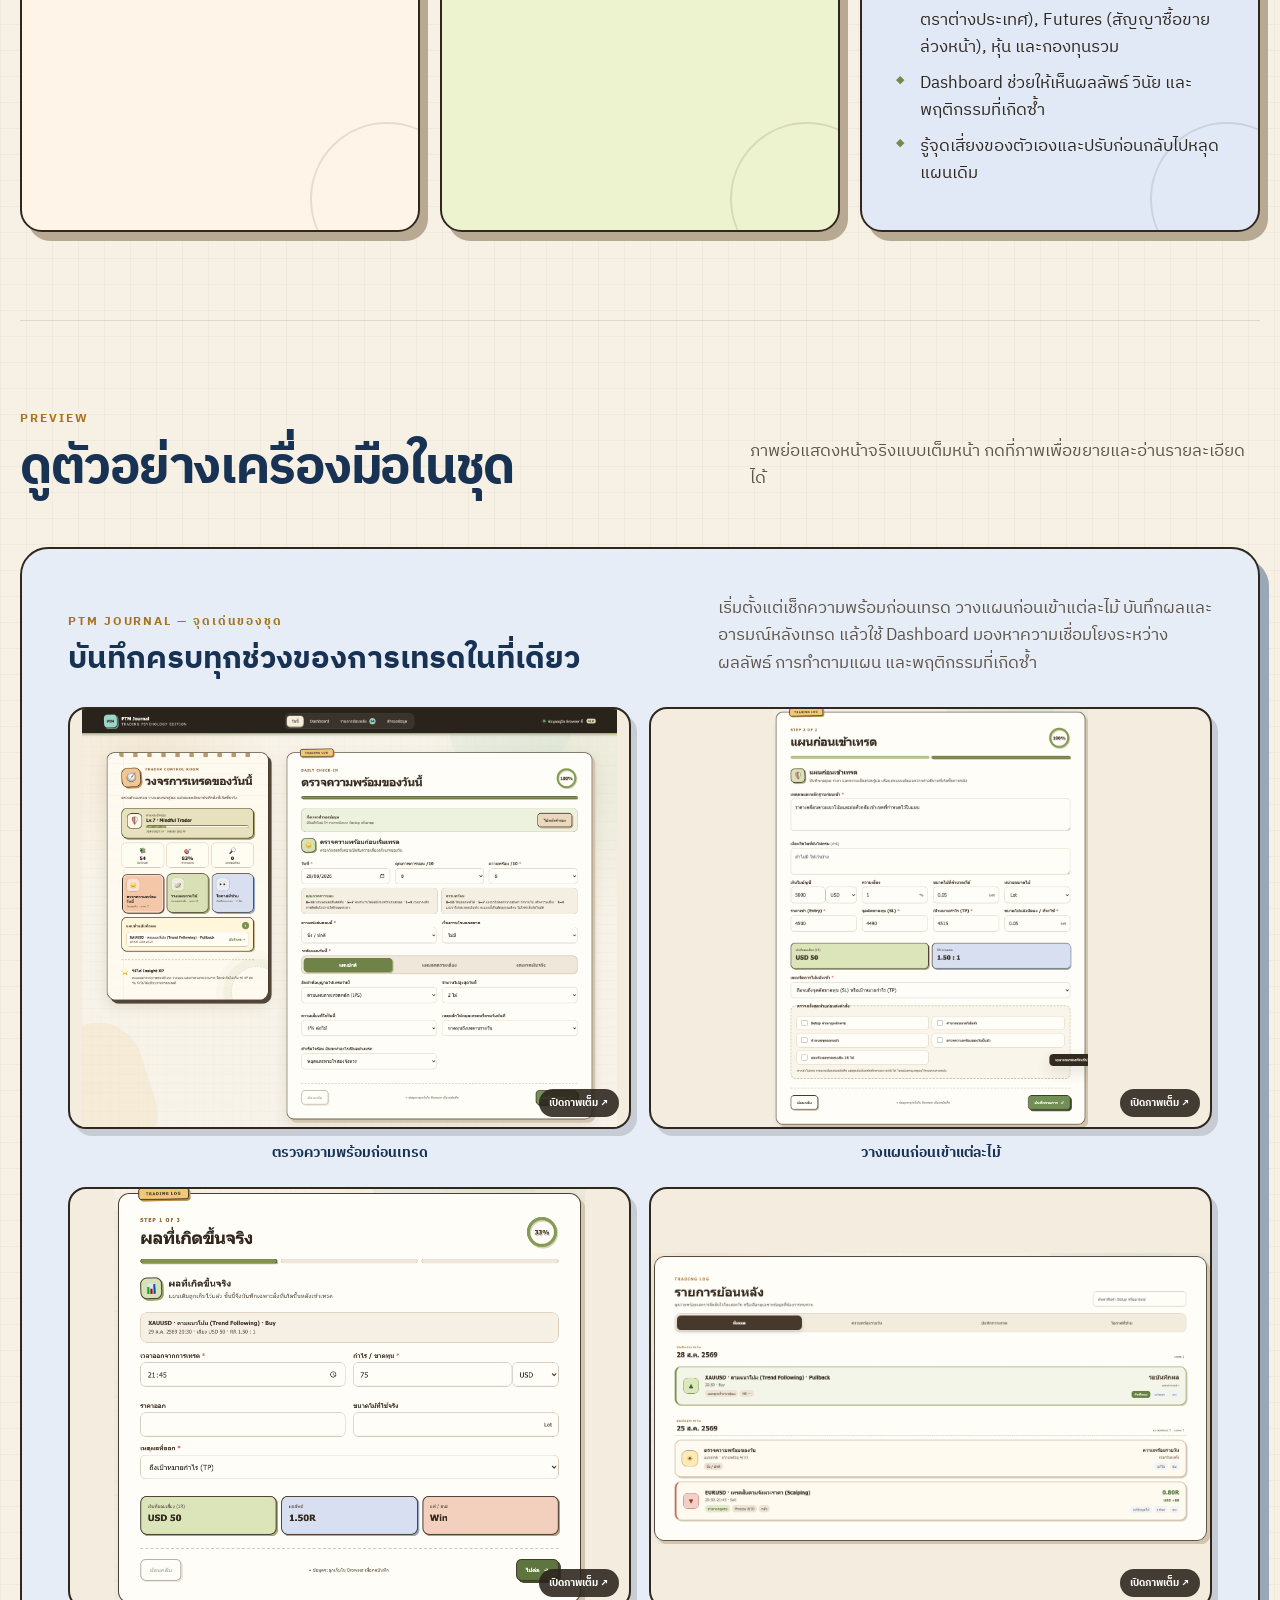
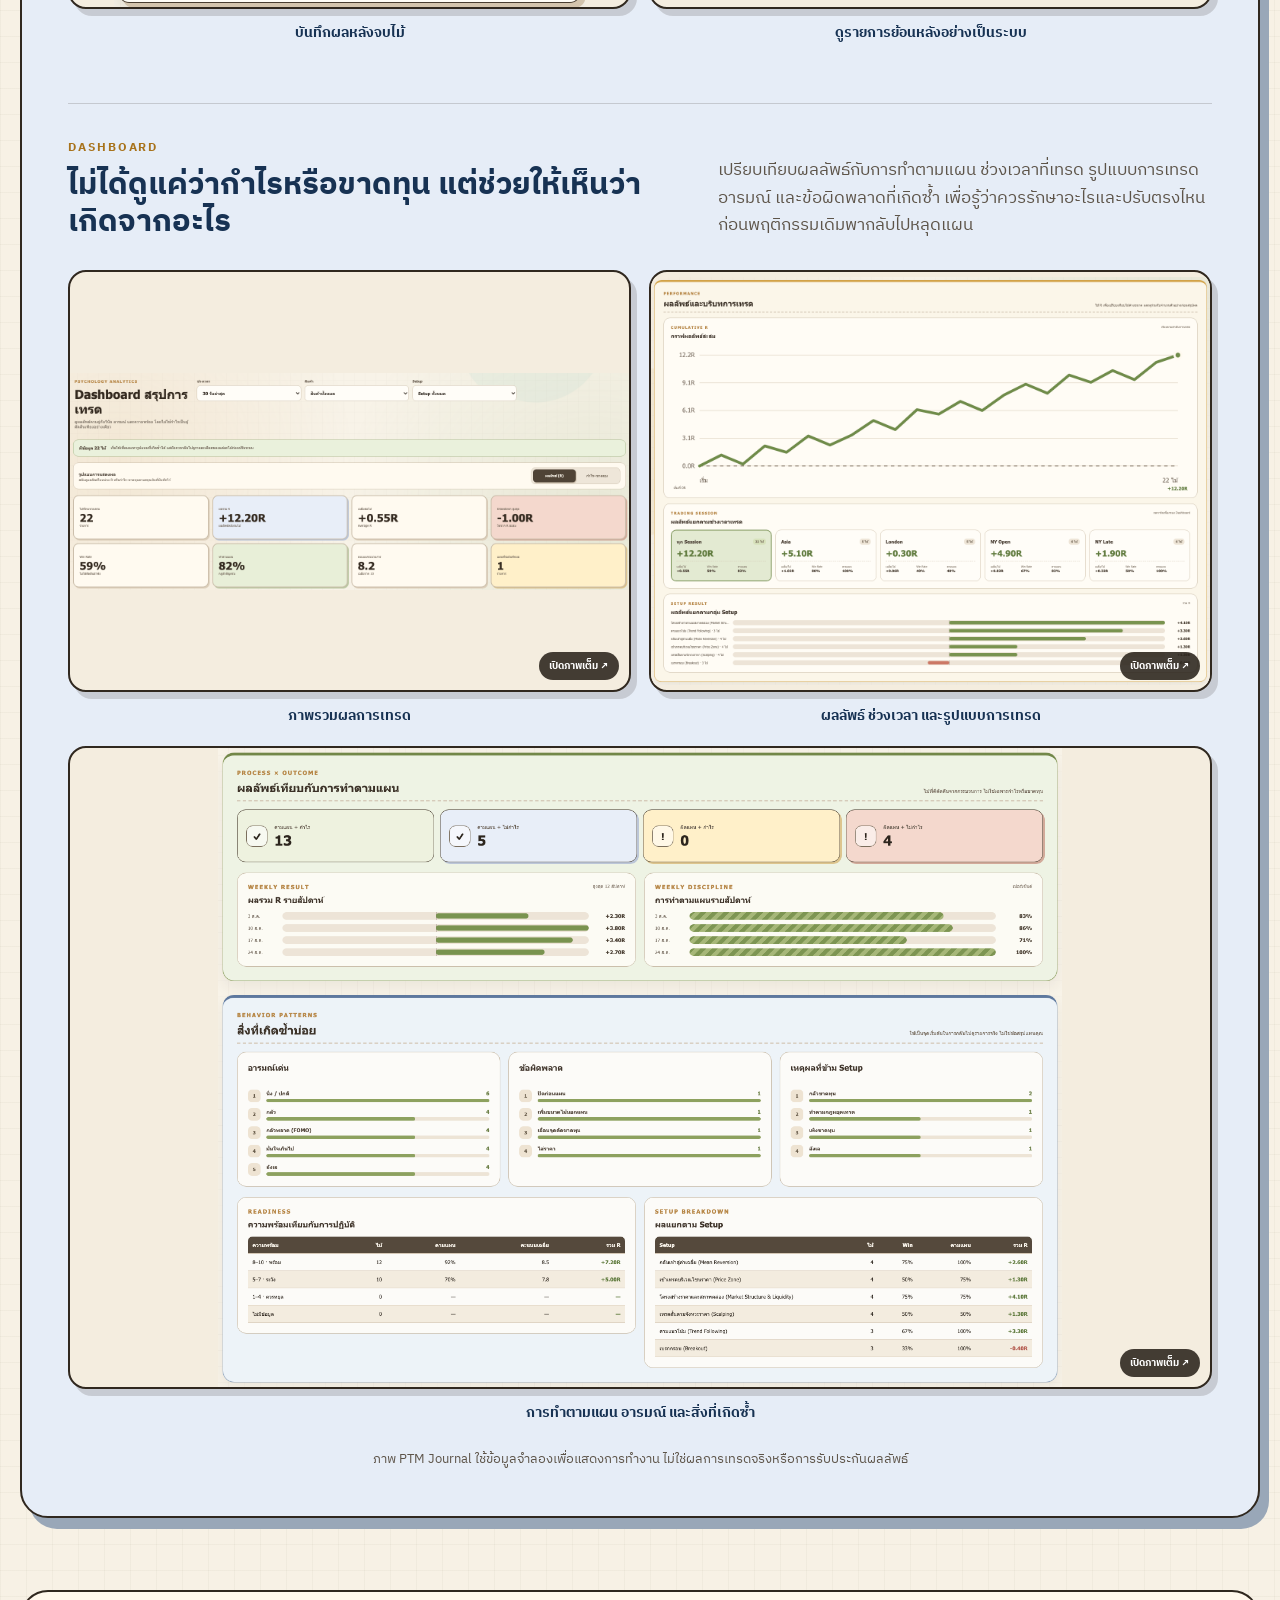
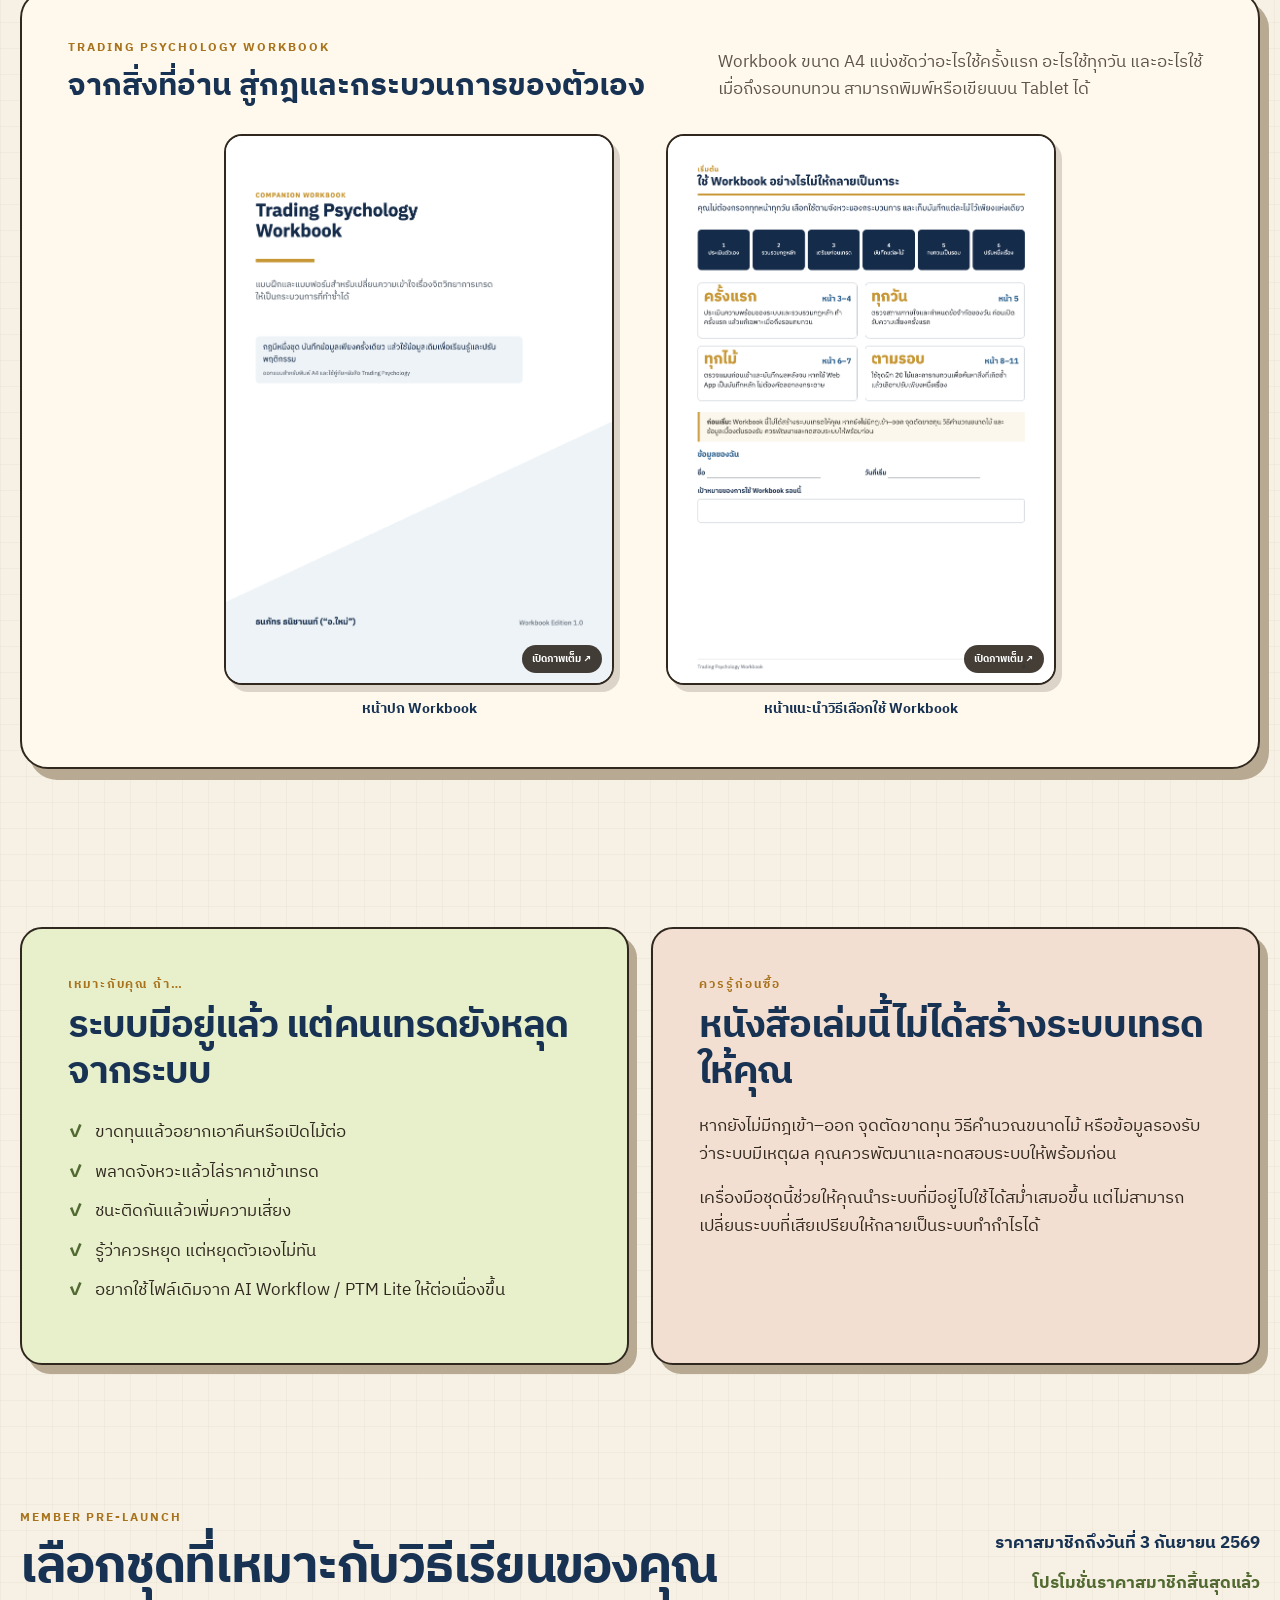
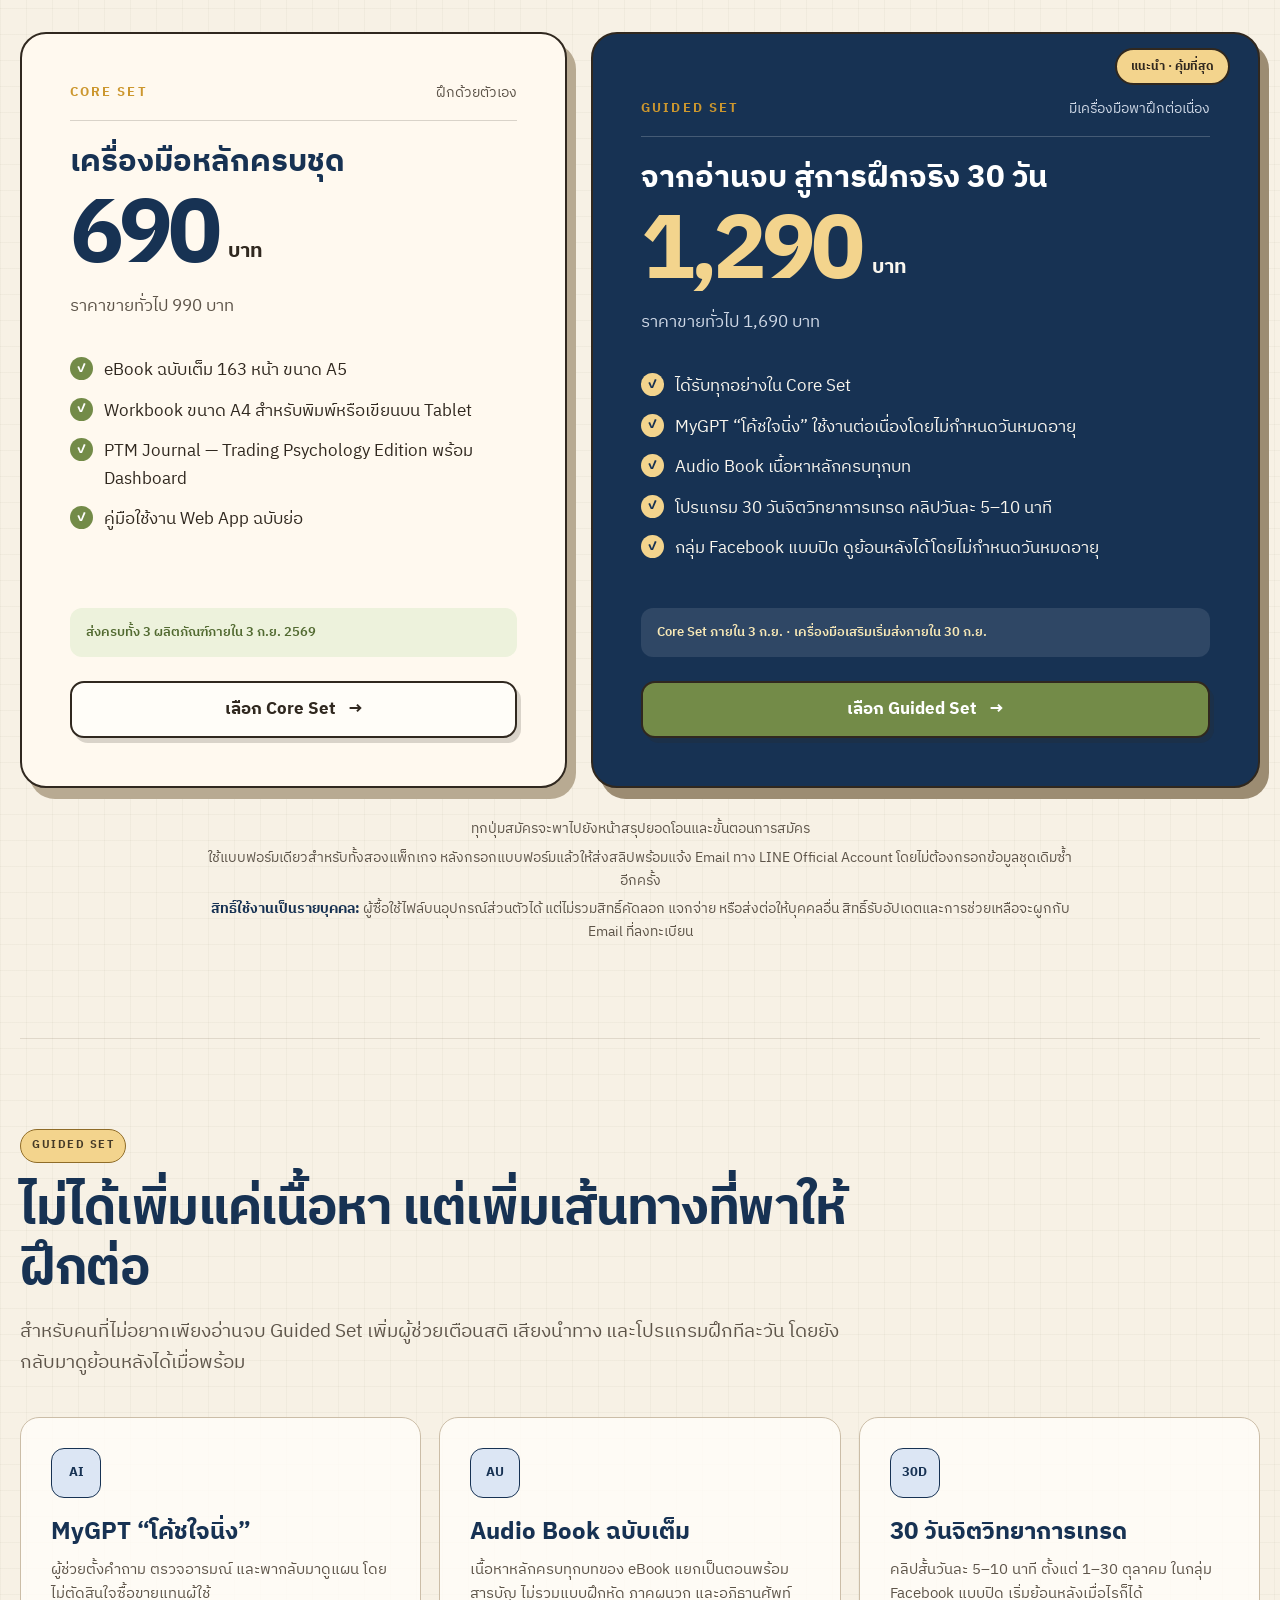
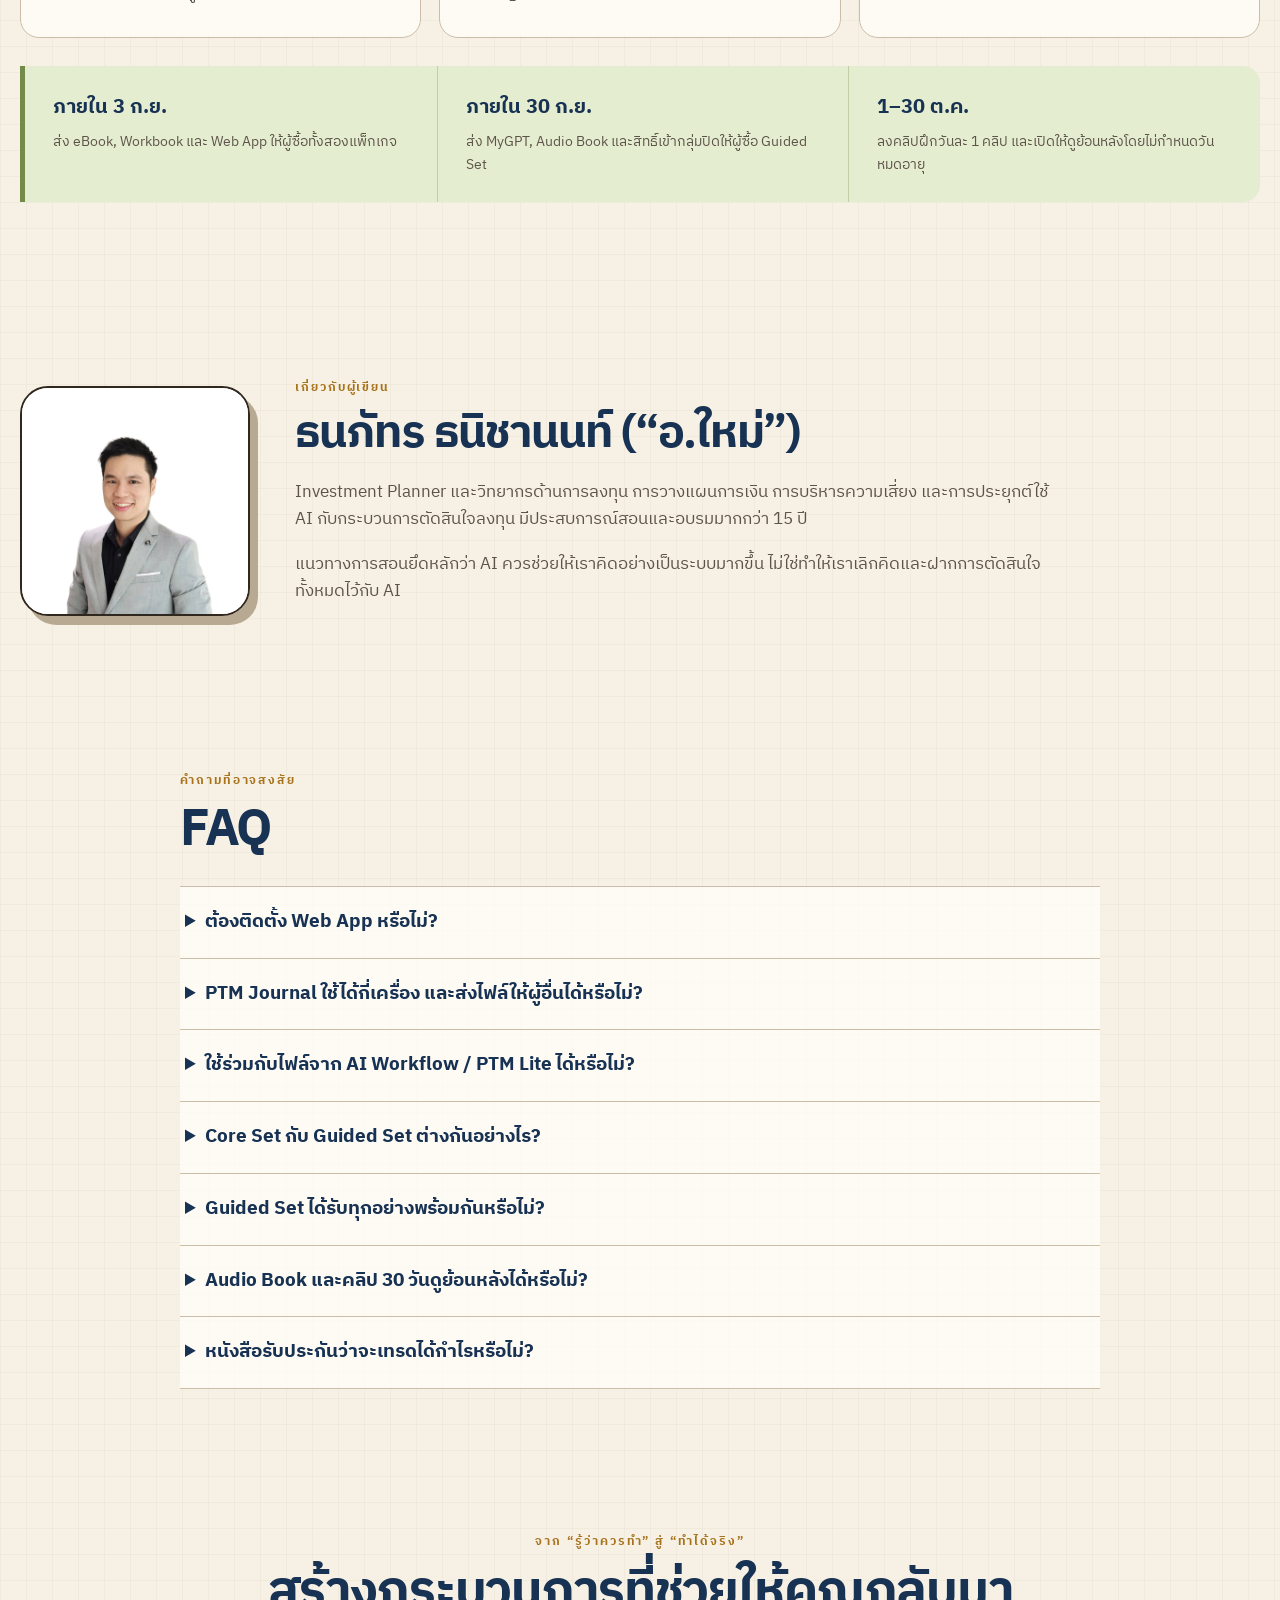
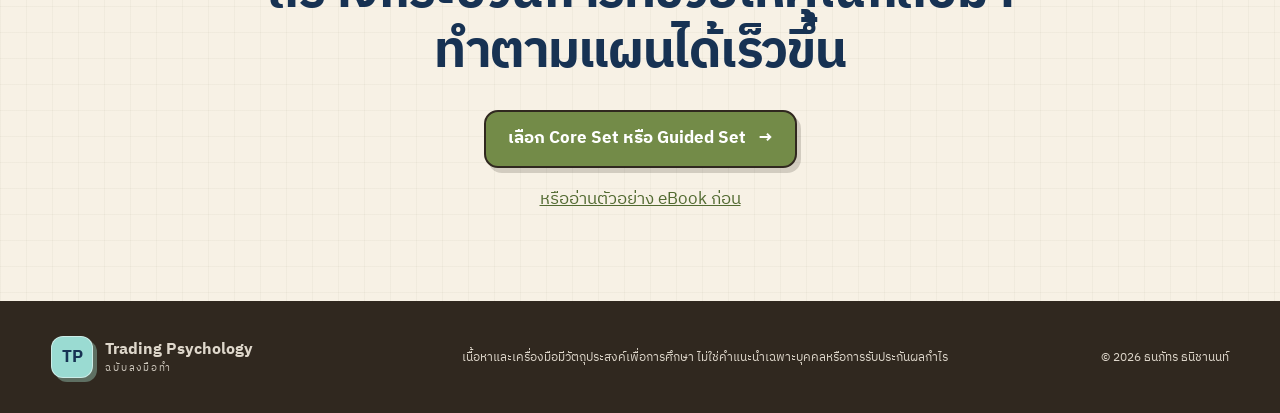
==== commit 893d8024: "Add market variety" ====
--- a/index.html
+++ b/index.html
@@ -147,6 +147,7 @@
           <ul>
             <li>เช็กความพร้อมก่อนเทรด เพื่อช่วยตัดสินใจว่าวันนี้พร้อมเทรดหรือควรพัก</li>
             <li>วางแผนก่อนเข้าและทบทวนผลหลังจบแต่ละไม้</li>
+            <li>ใช้บันทึกได้หลายตลาด ทั้ง Forex (ตลาดเงินตราต่างประเทศ), Futures (สัญญาซื้อขายล่วงหน้า), หุ้น และกองทุนรวม</li>
             <li>Dashboard ช่วยให้เห็นผลลัพธ์ วินัย และพฤติกรรมที่เกิดซ้ำ</li>
             <li>รู้จุดเสี่ยงของตัวเองและปรับก่อนกลับไปหลุดแผนเดิม</li>
           </ul>
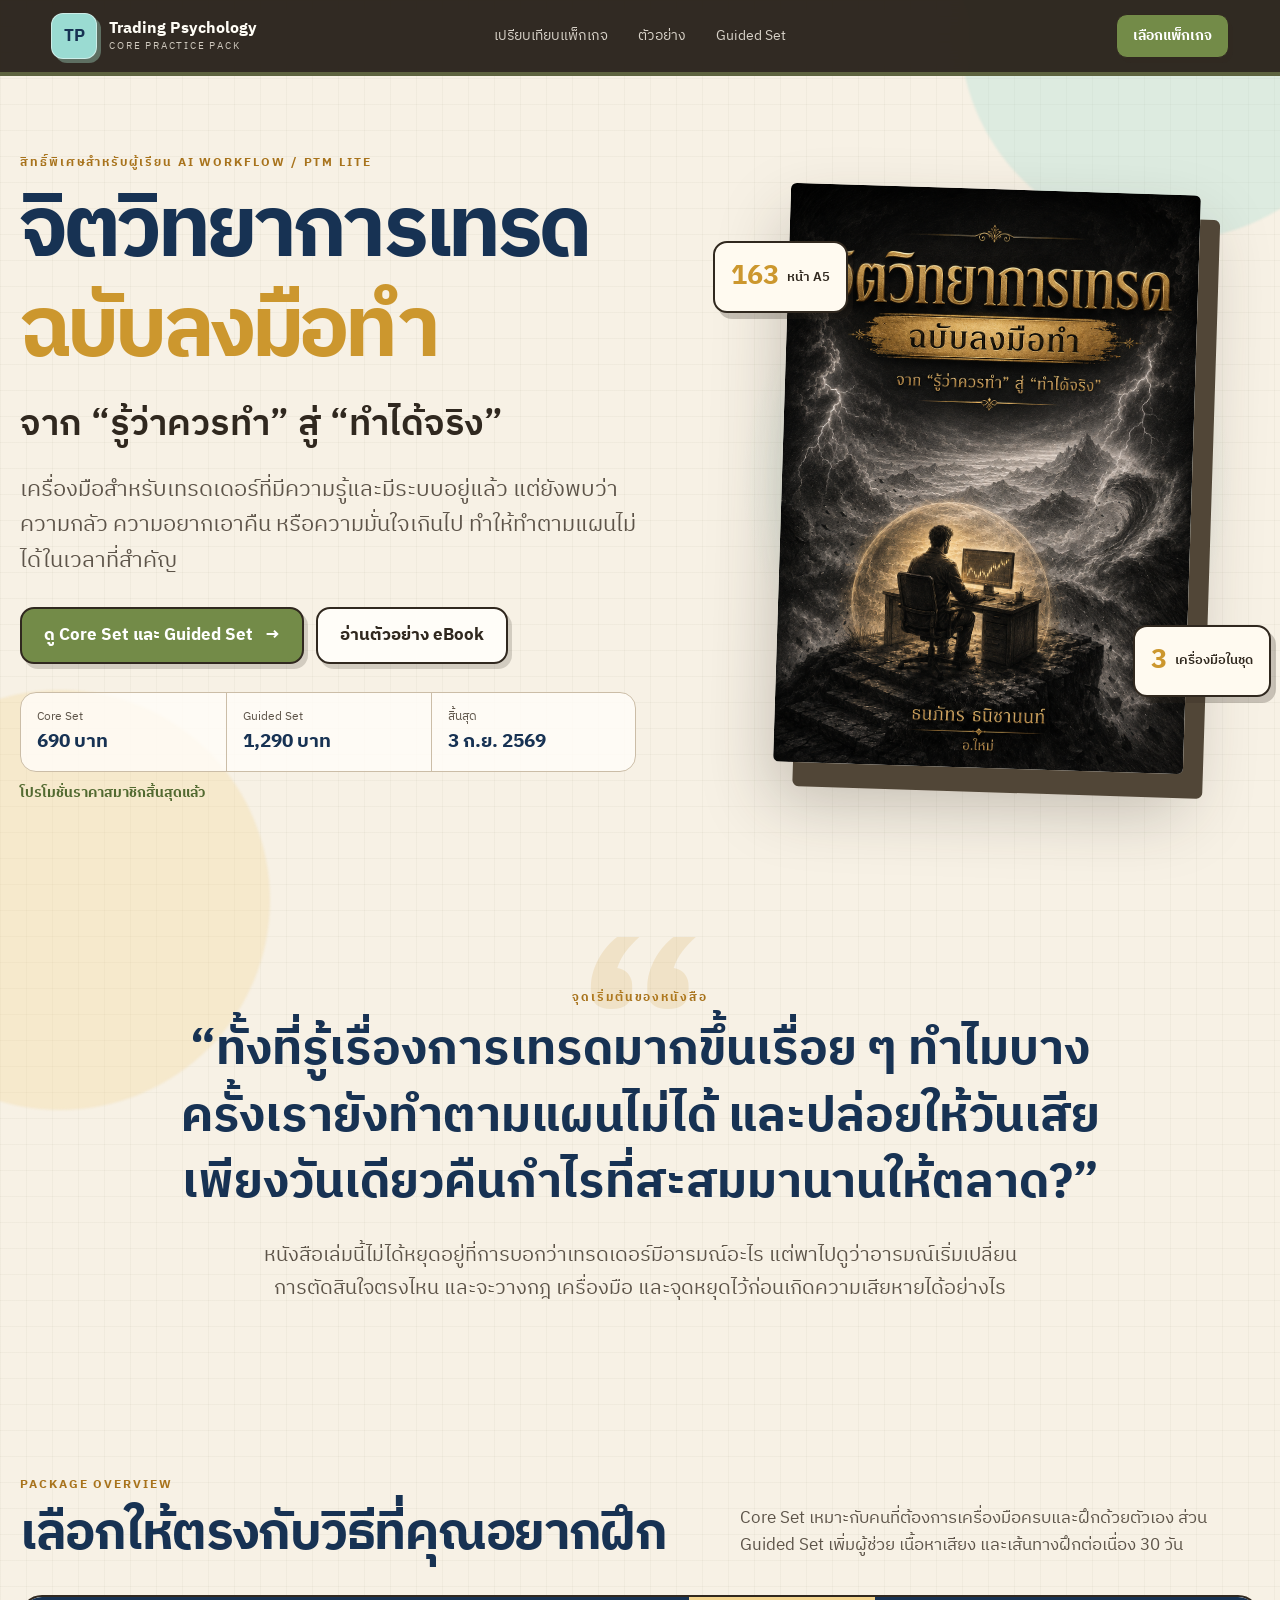
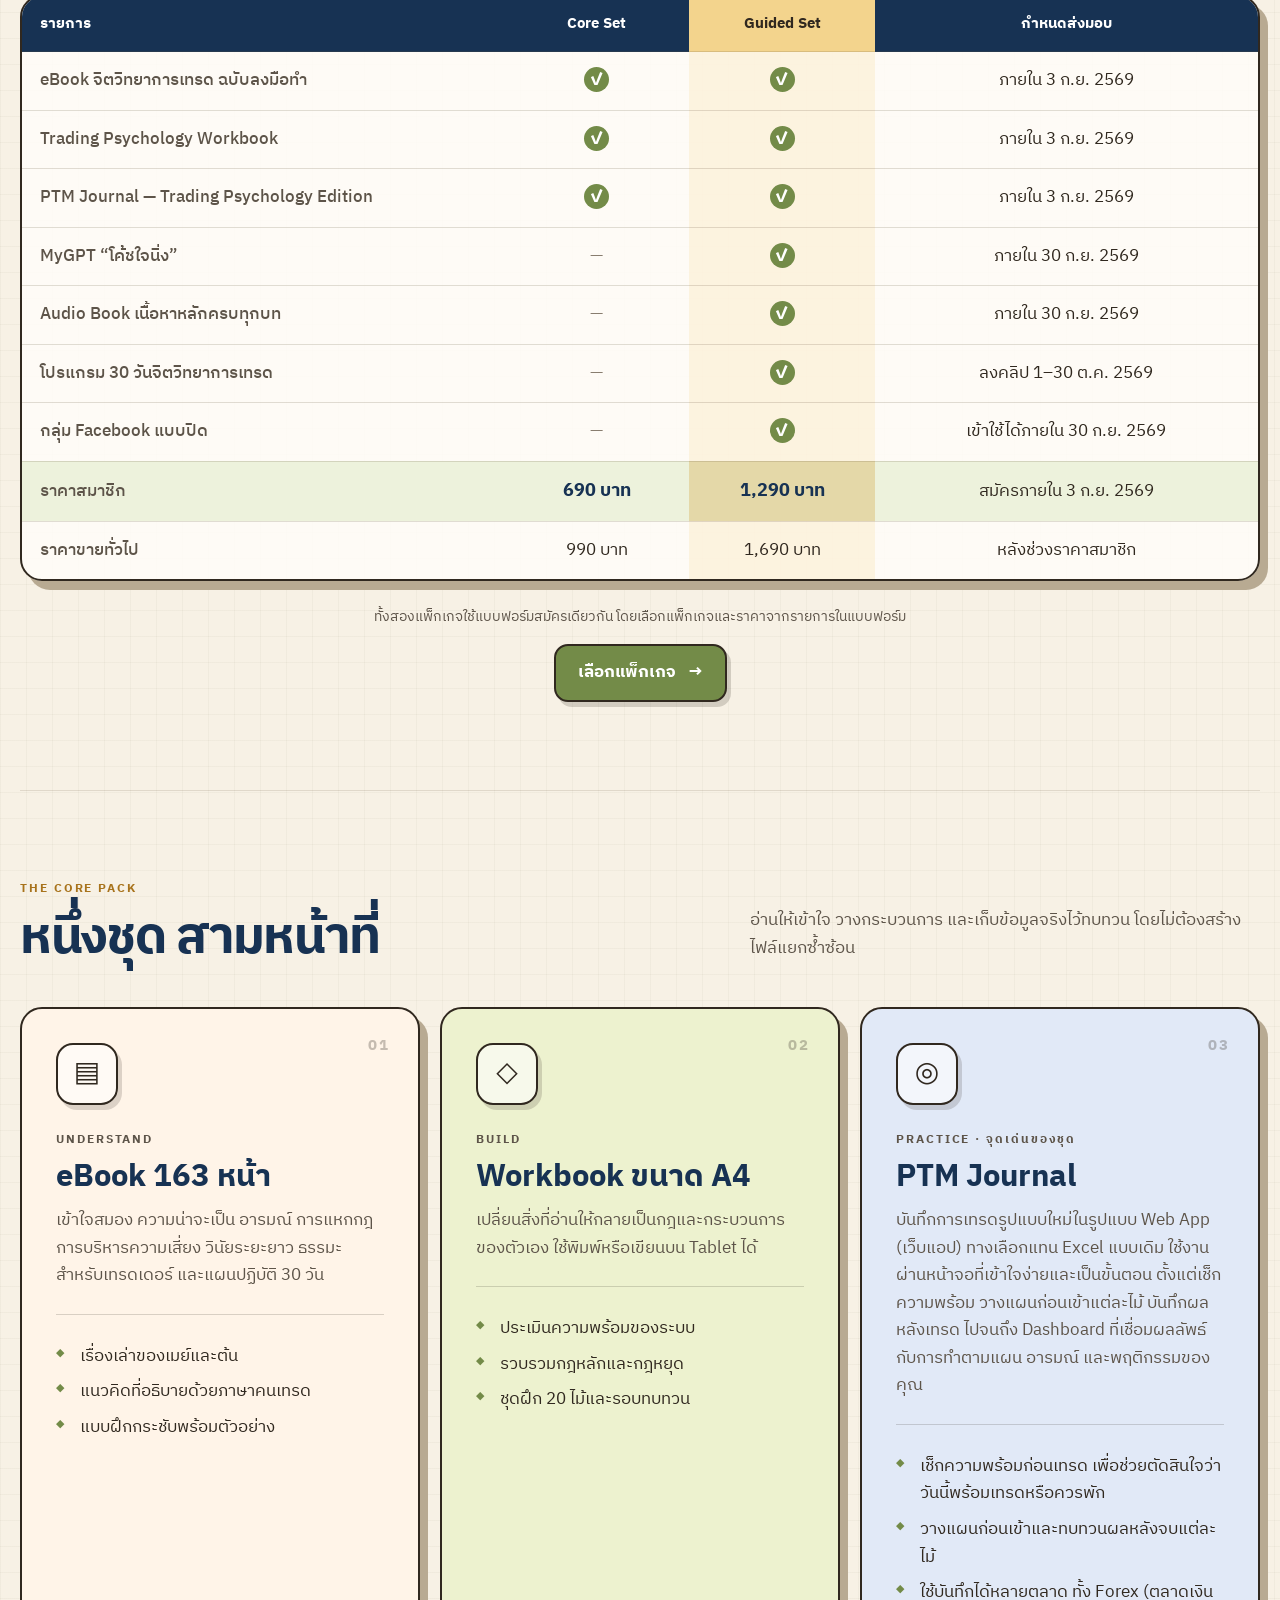
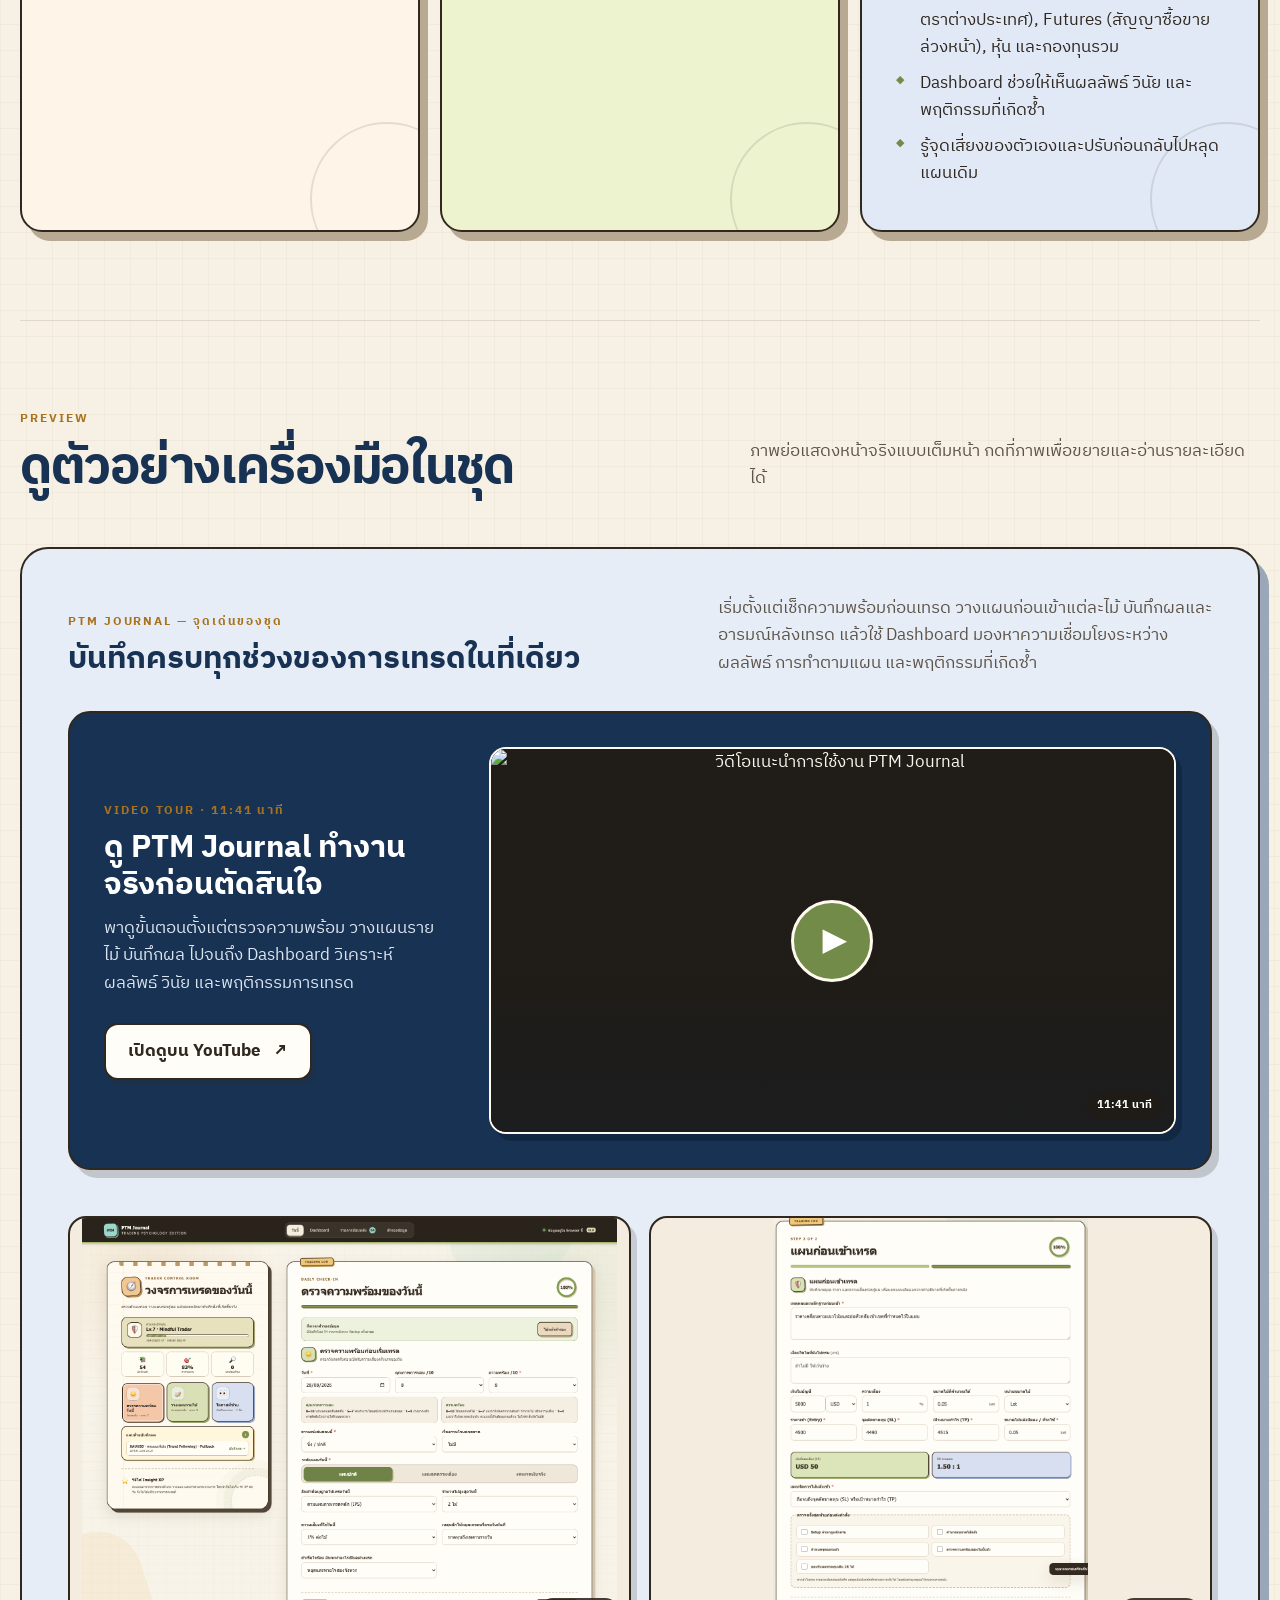
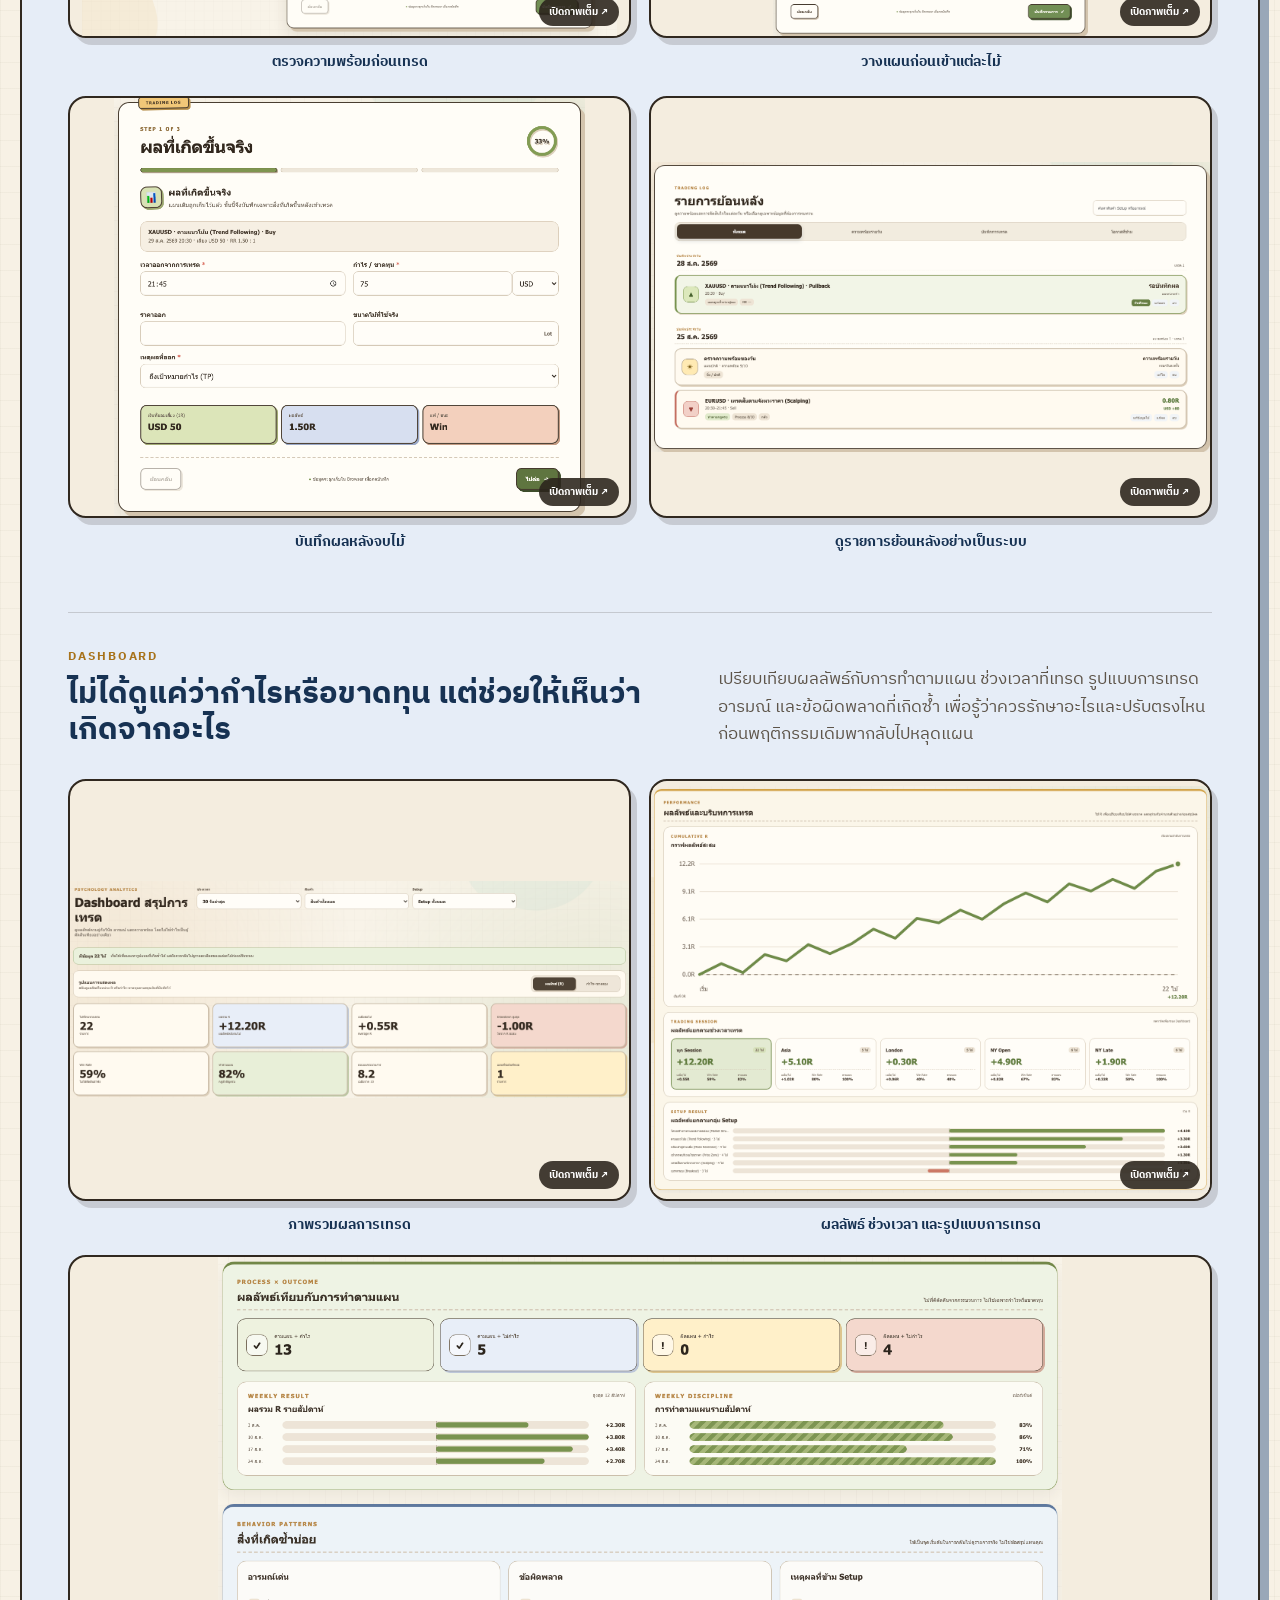
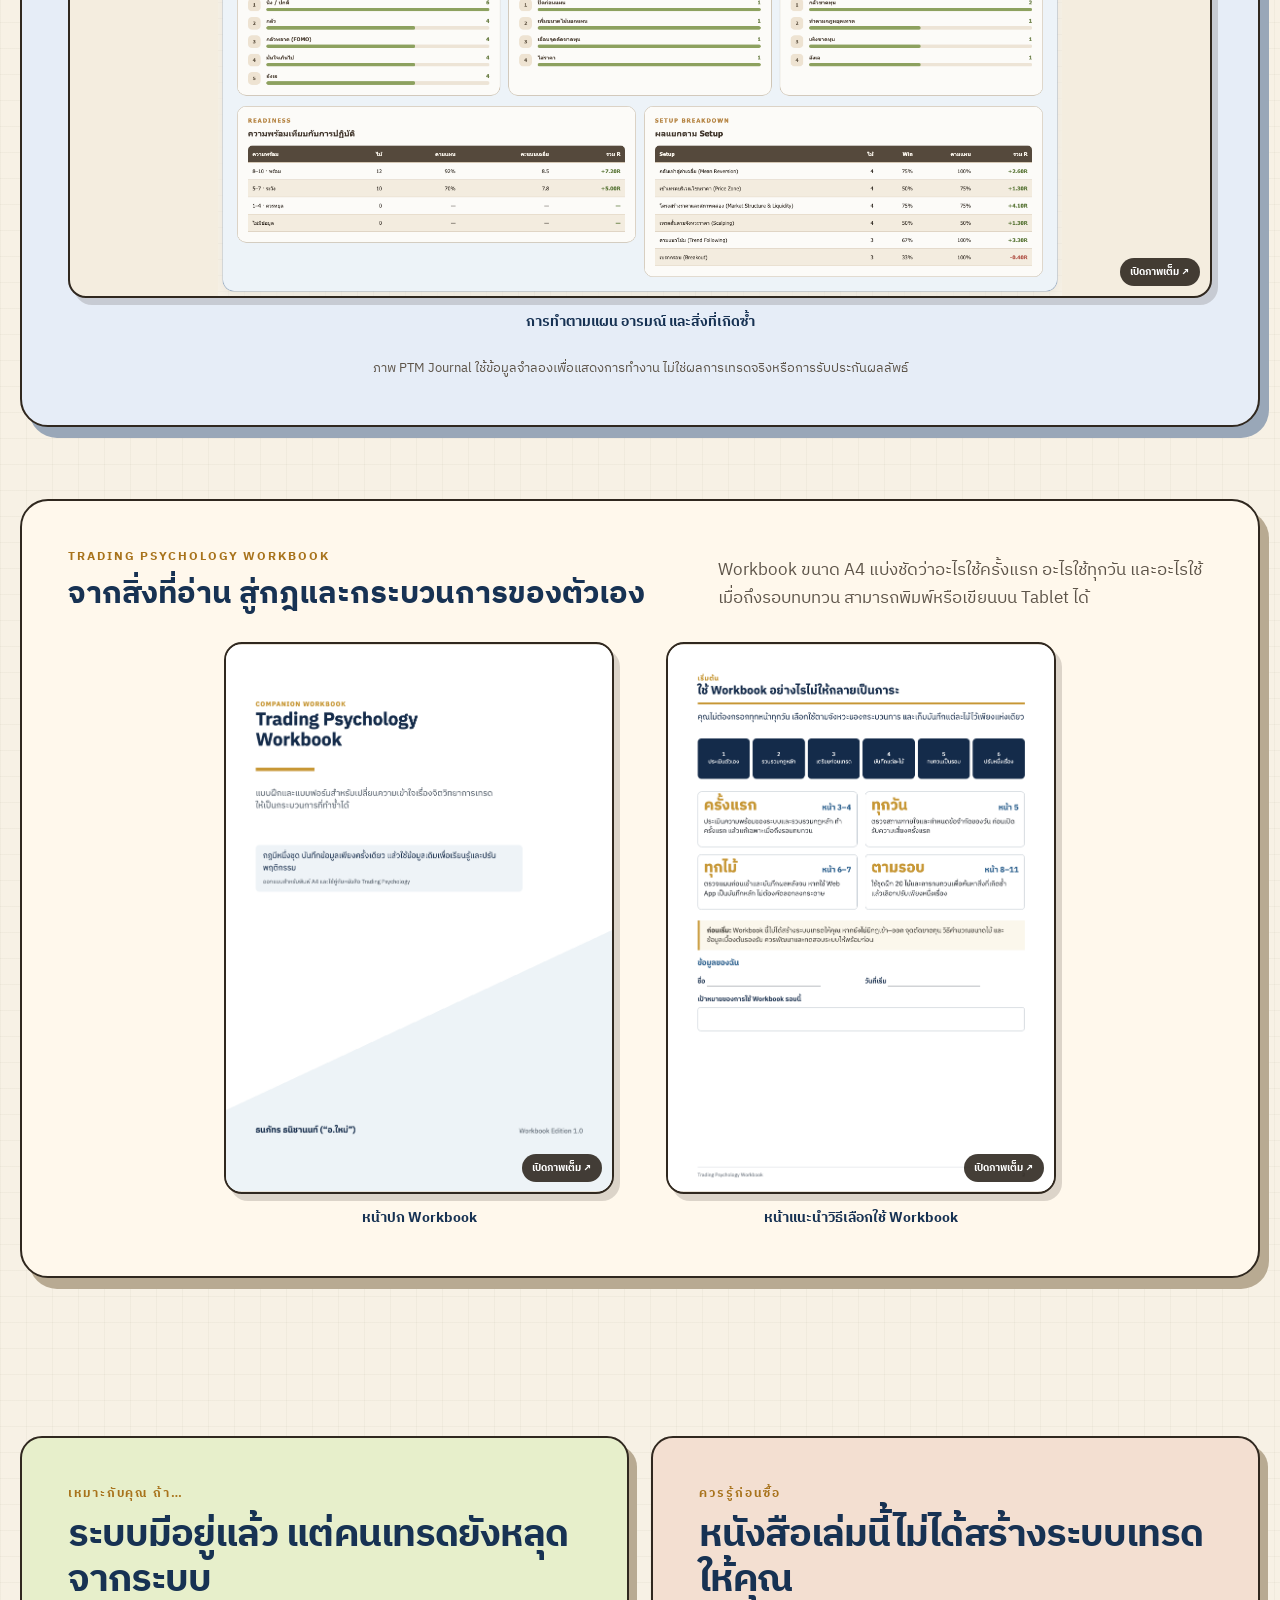
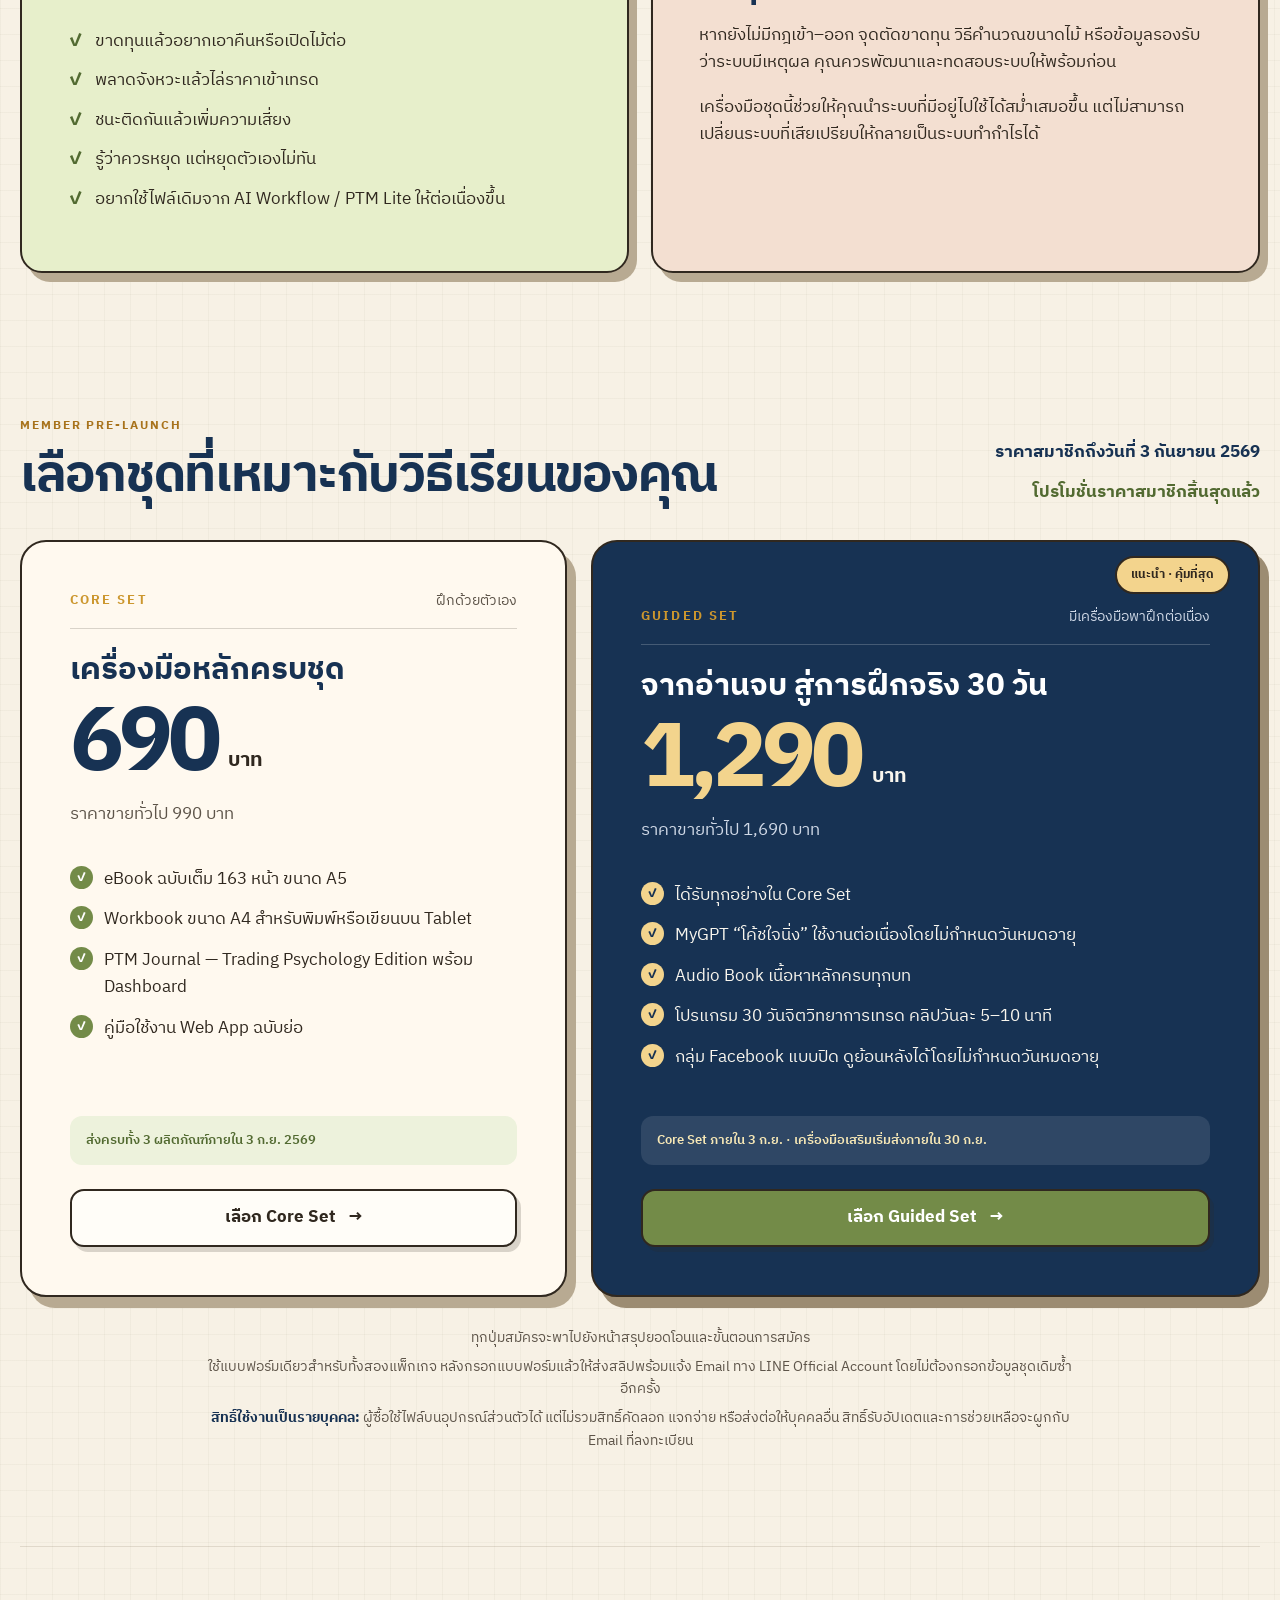
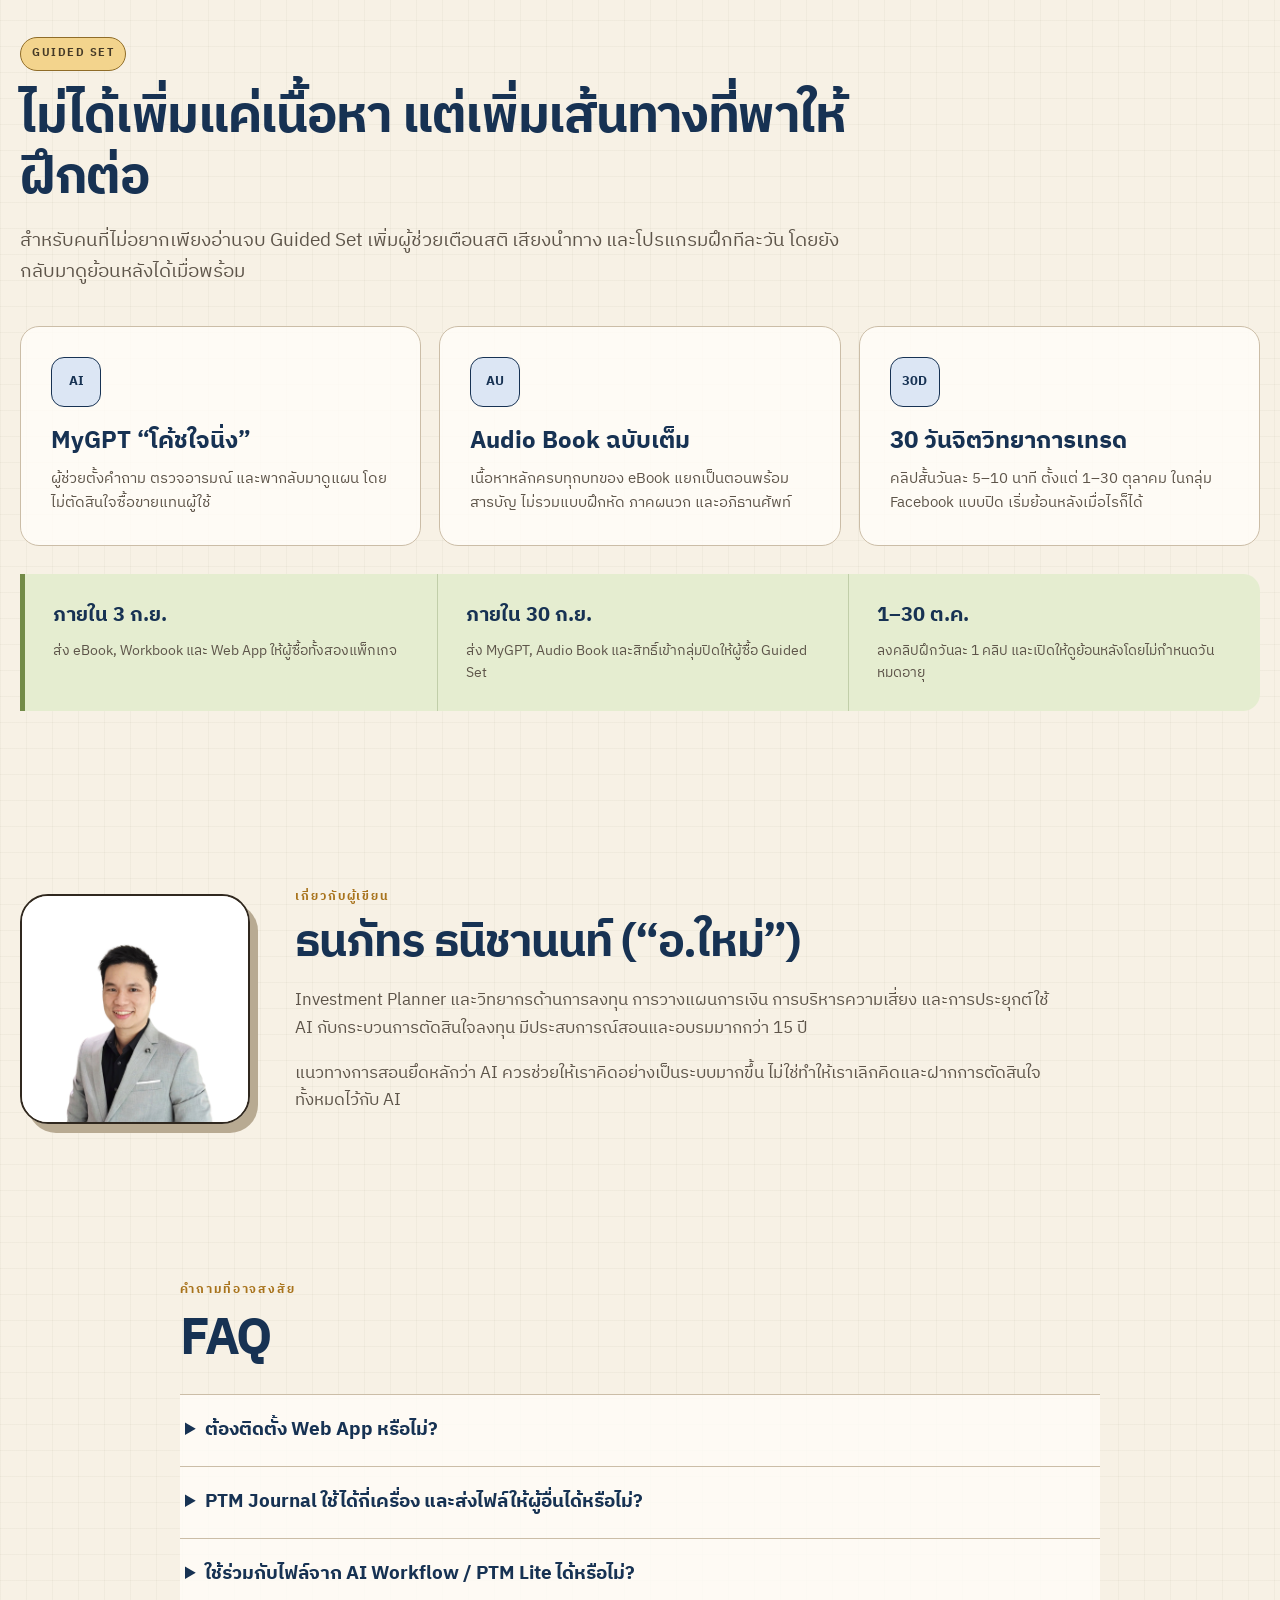
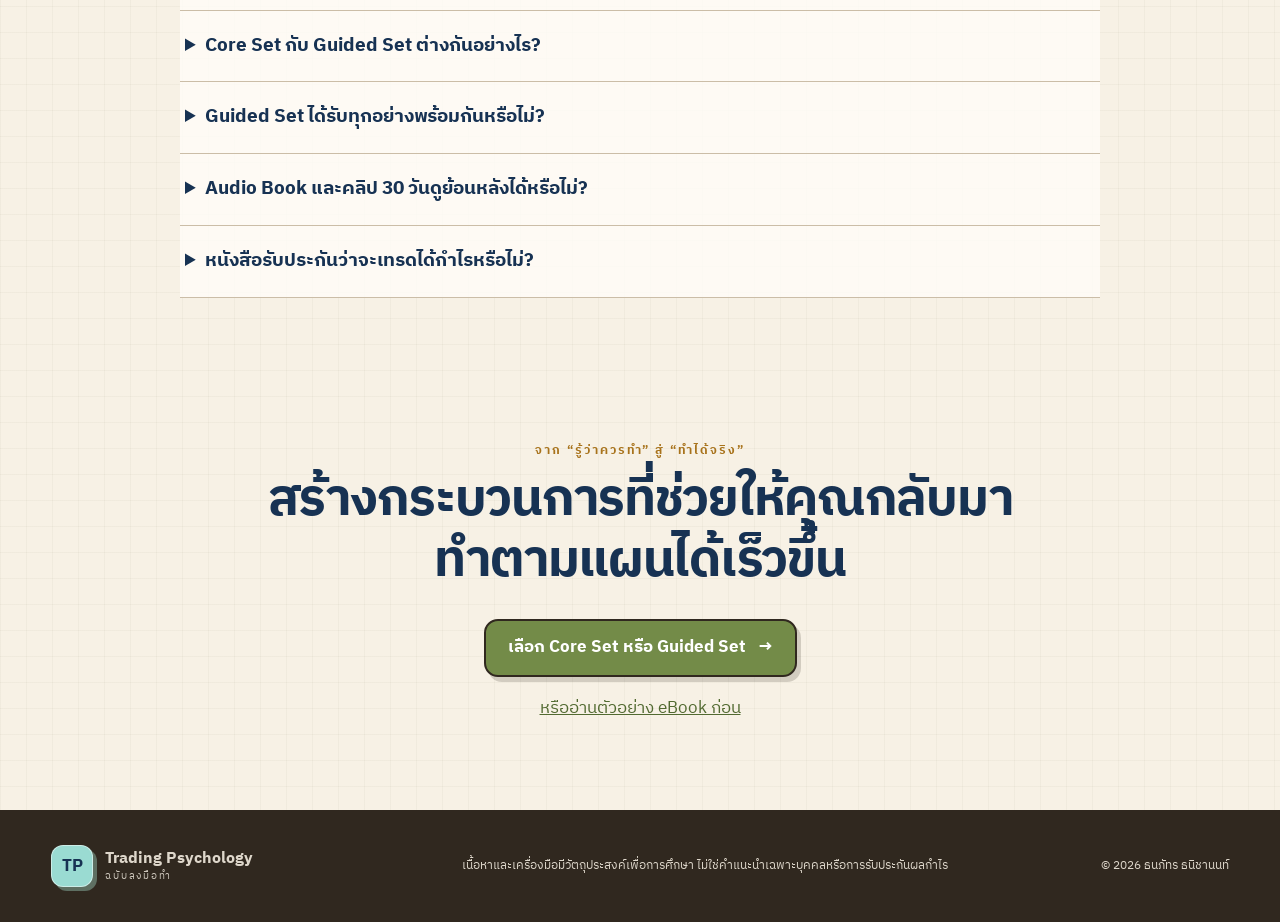
==== commit 3665227f: "Upload VDO version" ====
--- a/index.html
+++ b/index.html
@@ -12,7 +12,7 @@
   <meta property="og:image:height" content="630">
   <meta name="twitter:card" content="summary_large_image">
   <title>จิตวิทยาการเทรด ฉบับลงมือทำ</title>
-  <link rel="stylesheet" href="styles.css?v=20260902-4">
+  <link rel="stylesheet" href="styles.css?v=20260903-1">
 </head>
 <body>
   <header class="site-header">
@@ -167,6 +167,23 @@
           <p>เริ่มตั้งแต่เช็กความพร้อมก่อนเทรด วางแผนก่อนเข้าแต่ละไม้ บันทึกผลและอารมณ์หลังเทรด แล้วใช้ Dashboard มองหาความเชื่อมโยงระหว่างผลลัพธ์ การทำตามแผน และพฤติกรรมที่เกิดซ้ำ</p>
         </div>
 
+        <div class="journal-video-feature">
+          <div class="journal-video-copy">
+            <p class="card-kicker">VIDEO TOUR · 11:41 นาที</p>
+            <h3>ดู PTM Journal ทำงานจริงก่อนตัดสินใจ</h3>
+            <p>พาดูขั้นตอนตั้งแต่ตรวจความพร้อม วางแผนรายไม้ บันทึกผล ไปจนถึง Dashboard วิเคราะห์ผลลัพธ์ วินัย และพฤติกรรมการเทรด</p>
+            <a class="button secondary" href="https://youtu.be/clQzM8ZQKiI" target="_blank" rel="noopener noreferrer">เปิดดูบน YouTube <span>↗</span></a>
+          </div>
+          <div class="video-embed-shell" data-youtube-id="clQzM8ZQKiI">
+            <button class="video-poster" type="button" aria-label="เล่นวิดีโอแนะนำการใช้งาน PTM Journal ความยาว 11 นาที 41 วินาที">
+              <img src="assets/ptm-journal-video-thumbnail-1280x720-v1.png" alt="วิดีโอแนะนำการใช้งาน PTM Journal" loading="lazy">
+              <span class="video-play" aria-hidden="true">▶</span>
+              <span class="video-duration">11:41 นาที</span>
+            </button>
+            <noscript><a href="https://youtu.be/clQzM8ZQKiI" target="_blank" rel="noopener noreferrer">เปิดวิดีโอแนะนำ PTM Journal บน YouTube</a></noscript>
+          </div>
+        </div>
+
         <div class="app-preview-grid">
           <figure class="preview-tile">
             <button class="preview-media app-screen-frame" type="button" data-lightbox="assets/daily-check-in-demo.png" data-caption="PTM Journal — ตรวจความพร้อมก่อนเทรด (ข้อมูลจำลอง)">
@@ -376,6 +393,6 @@
     <figure><img src="" alt=""><figcaption></figcaption></figure>
   </dialog>
 
-  <script src="app.js"></script>
+  <script src="app.js?v=20260903-1"></script>
 </body>
 </html>
--- a/styles.css
+++ b/styles.css
@@ -333,6 +333,85 @@
 .dashboard-preview-heading h3 { margin-bottom: 0; }
 .product-preview-heading > p,
 .dashboard-preview-heading > p { margin: 0; color: var(--ink-soft); }
+.journal-video-feature {
+  display: grid;
+  grid-template-columns: minmax(260px, .66fr) minmax(0, 1.34fr);
+  gap: clamp(24px, 4vw, 46px);
+  align-items: center;
+  margin: 34px 0 46px;
+  padding: clamp(22px, 3vw, 34px);
+  color: #f9f6ee;
+  background: var(--navy);
+  border: 2px solid var(--ink);
+  border-radius: 22px;
+  box-shadow: 7px 8px 0 rgba(48,40,31,.2);
+}
+.journal-video-copy h3 { color: #fff; }
+.journal-video-copy > p:not(.card-kicker) { color: #dce5ef; }
+.journal-video-copy .button { margin-top: 8px; }
+.video-embed-shell {
+  position: relative;
+  aspect-ratio: 16 / 9;
+  overflow: hidden;
+  background: #201c17;
+  border: 2px solid #fffaf0;
+  border-radius: 17px;
+  box-shadow: 6px 7px 0 rgba(0,0,0,.22);
+}
+.video-poster {
+  position: relative;
+  display: block;
+  width: 100%;
+  height: 100%;
+  padding: 0;
+  overflow: hidden;
+  background: #201c17;
+  border: 0;
+  cursor: pointer;
+}
+.video-poster::after {
+  content: "";
+  position: absolute;
+  inset: 0;
+  background: linear-gradient(180deg, transparent 55%, rgba(23, 30, 39, .48));
+  transition: background .18s ease;
+}
+.video-poster:hover::after { background: linear-gradient(180deg, rgba(255,255,255,.05), rgba(23, 30, 39, .56)); }
+.video-poster img { width: 100%; height: 100%; object-fit: cover; }
+.video-play {
+  position: absolute;
+  top: 50%;
+  left: 50%;
+  z-index: 1;
+  display: grid;
+  place-items: center;
+  width: clamp(62px, 8vw, 82px);
+  height: clamp(62px, 8vw, 82px);
+  padding-left: 5px;
+  color: #fff;
+  background: var(--olive);
+  border: 3px solid #fffaf0;
+  border-radius: 50%;
+  box-shadow: 5px 6px 0 rgba(32,28,23,.42);
+  font-size: clamp(24px, 3vw, 32px);
+  transform: translate(-50%, -50%);
+  transition: transform .18s ease, background .18s ease;
+}
+.video-poster:hover .video-play { background: var(--olive-dark); transform: translate(-50%, -50%) scale(1.06); }
+.video-poster:focus-visible { outline: 4px solid var(--gold-soft); outline-offset: -4px; }
+.video-duration {
+  position: absolute;
+  right: 12px;
+  bottom: 12px;
+  z-index: 1;
+  padding: 5px 10px;
+  color: #fff;
+  background: rgba(32,28,23,.86);
+  border-radius: 999px;
+  font-size: 11px;
+  font-weight: 700;
+}
+.video-embed-shell iframe { width: 100%; height: 100%; border: 0; }
 .document-preview-grid { display: grid; grid-template-columns: repeat(2, minmax(0, 390px)); justify-content: center; gap: clamp(22px, 4vw, 54px); }
 .app-preview-grid { display: grid; grid-template-columns: repeat(2, minmax(0, 1fr)); gap: 22px 18px; }
 .dashboard-preview-heading { margin-top: 58px; padding-top: 34px; border-top: 1px solid rgba(48,40,31,.18); }
@@ -675,6 +754,9 @@
   .journal-preview-section { box-shadow: 6px 7px 0 #99a7b8; }
   .product-preview-heading,
   .dashboard-preview-heading { grid-template-columns: 1fr; gap: 12px; margin-bottom: 24px; }
+  .journal-video-feature { grid-template-columns: 1fr; margin: 26px 0 36px; padding: 19px; border-radius: 17px; box-shadow: 5px 6px 0 rgba(48,40,31,.2); }
+  .journal-video-copy .button { width: 100%; }
+  .video-embed-shell { border-radius: 13px; box-shadow: 4px 5px 0 rgba(0,0,0,.22); }
   .document-preview-grid { grid-template-columns: repeat(2, minmax(0, 1fr)); gap: 12px; }
   .app-preview-grid,
   .dashboard-preview-grid { grid-template-columns: 1fr; gap: 18px; }
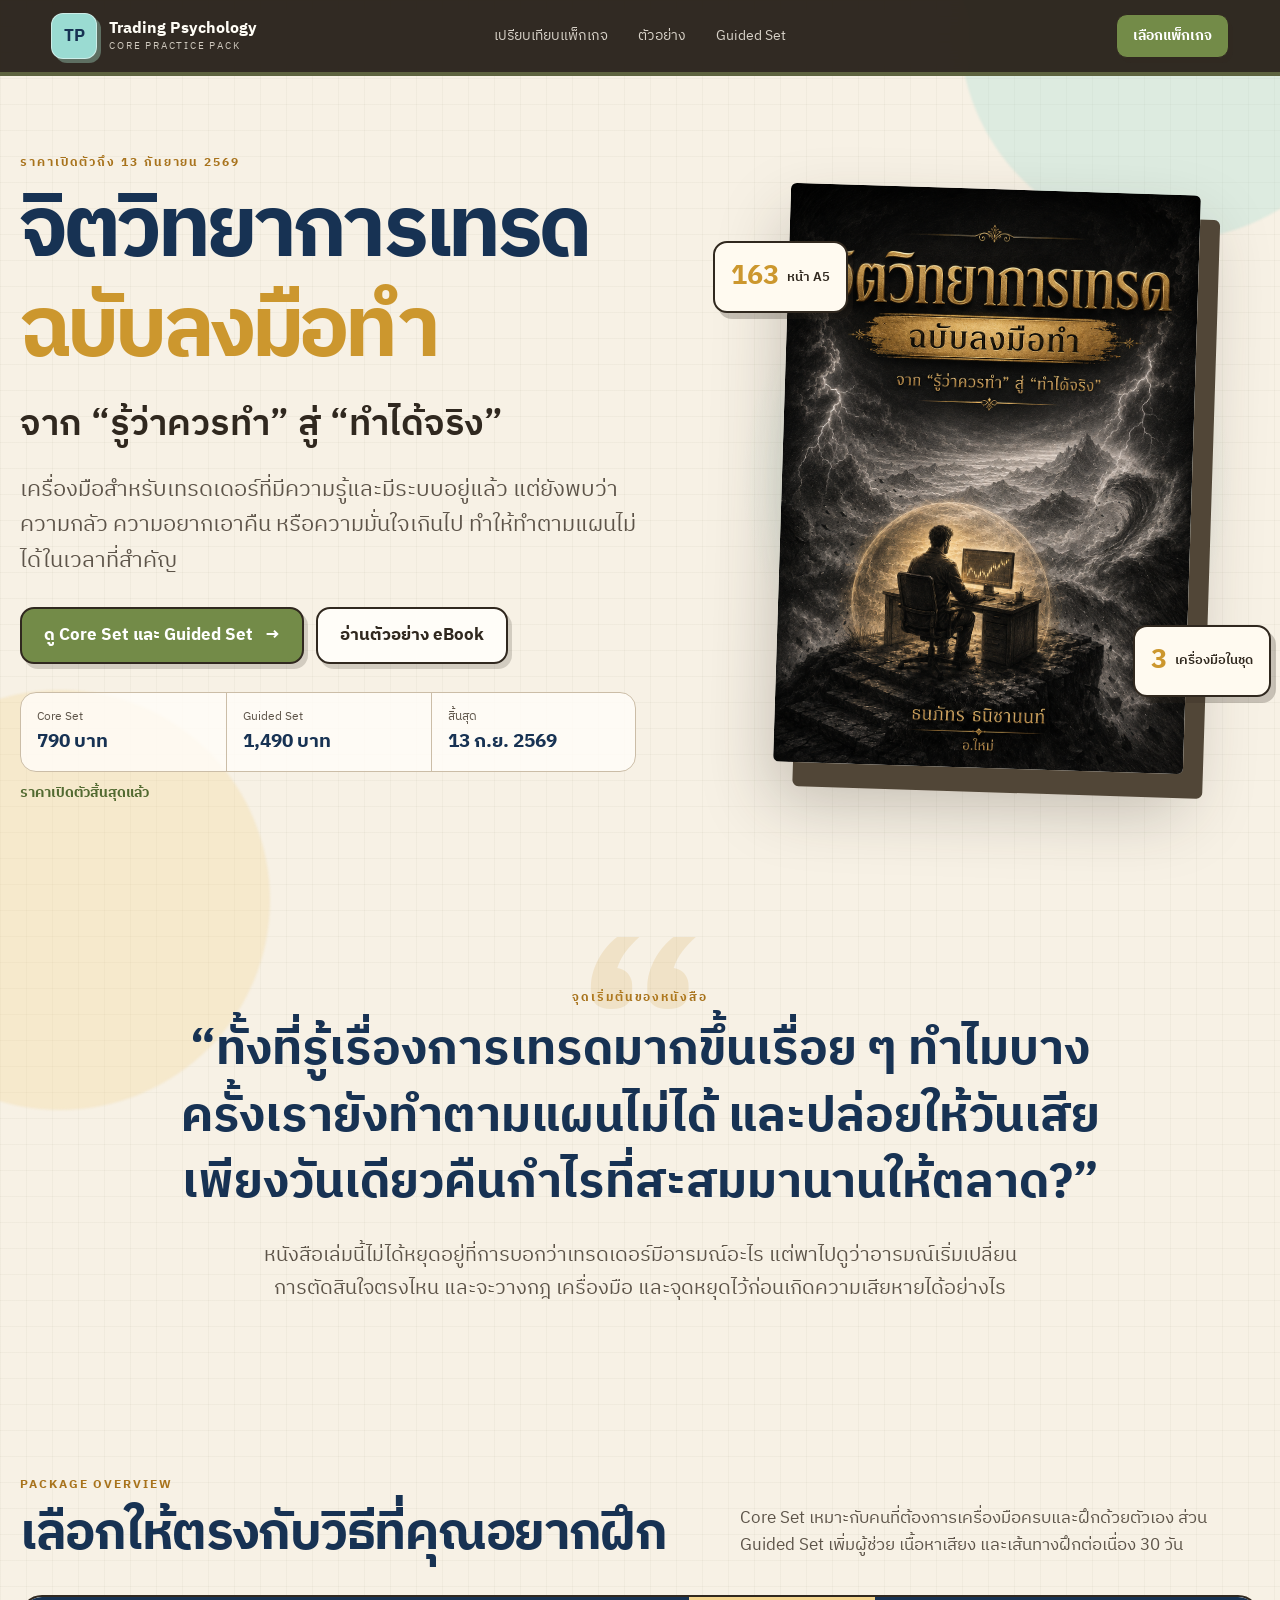
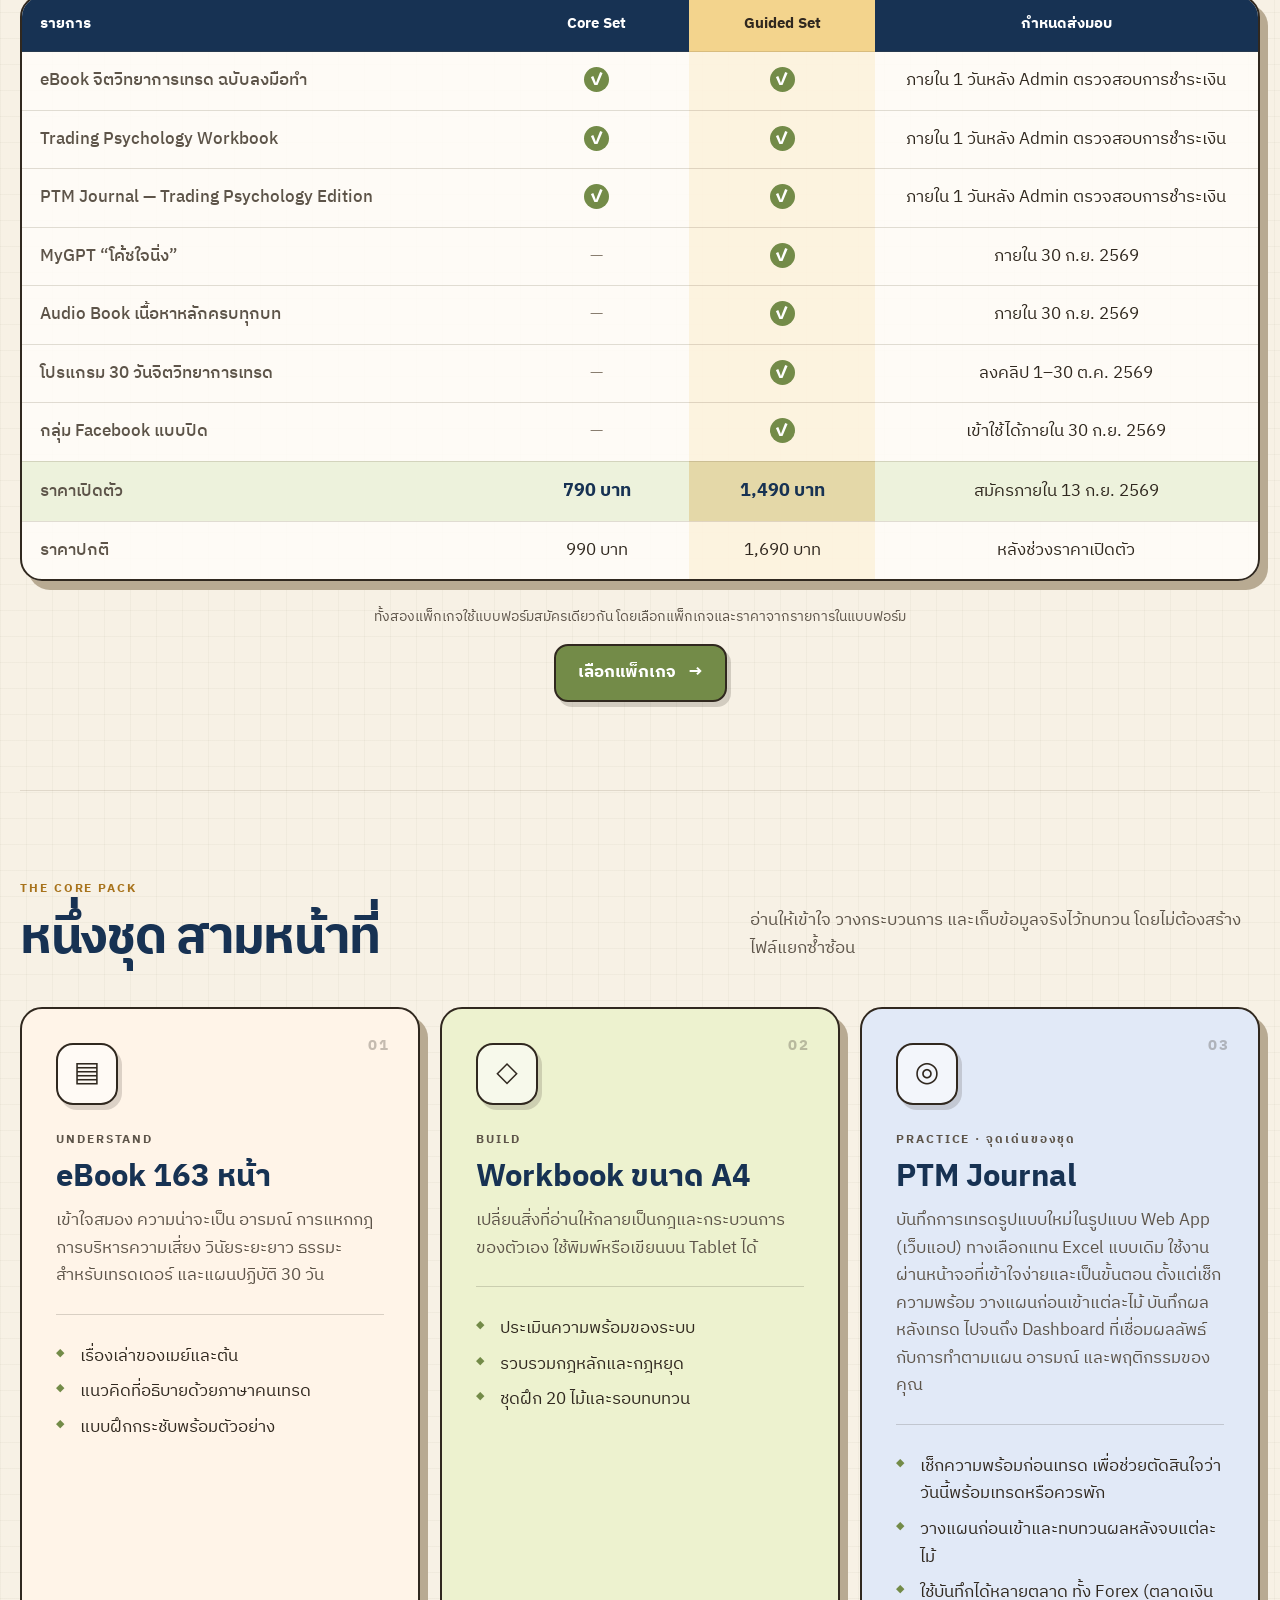
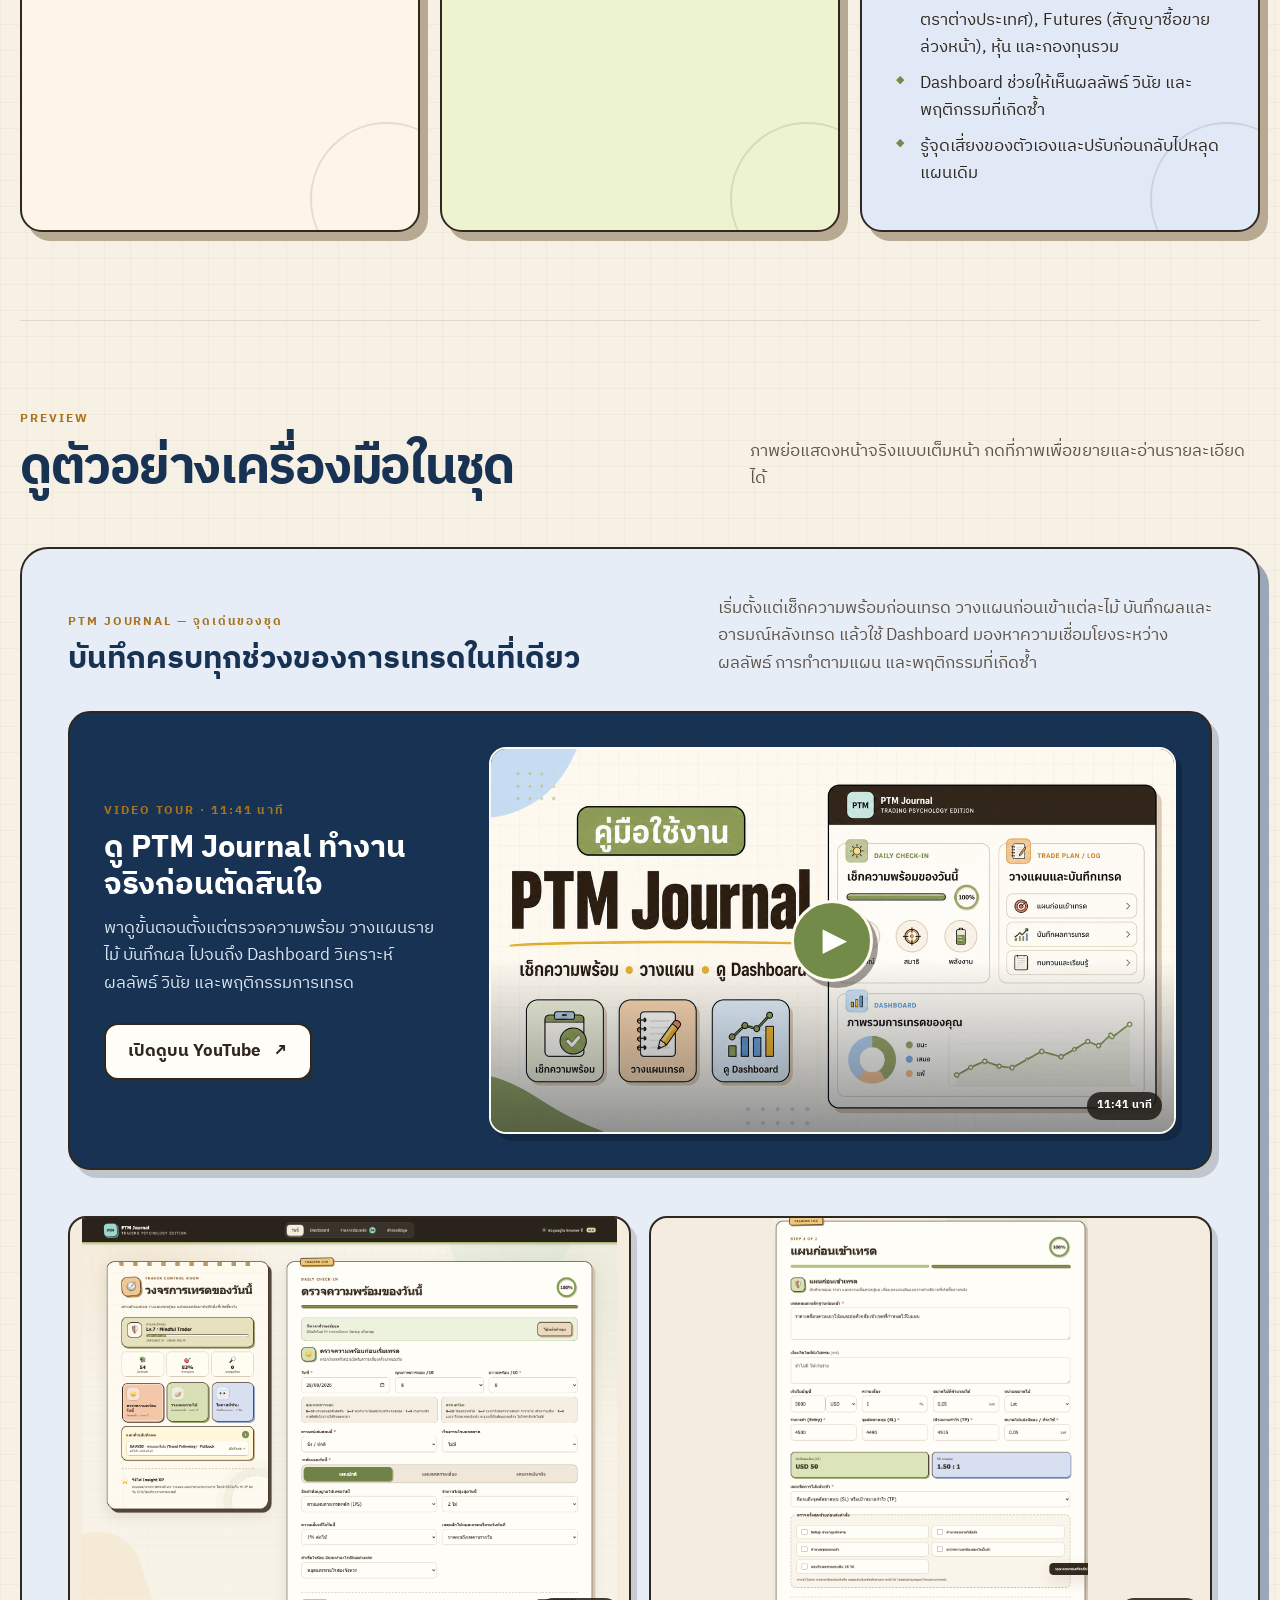
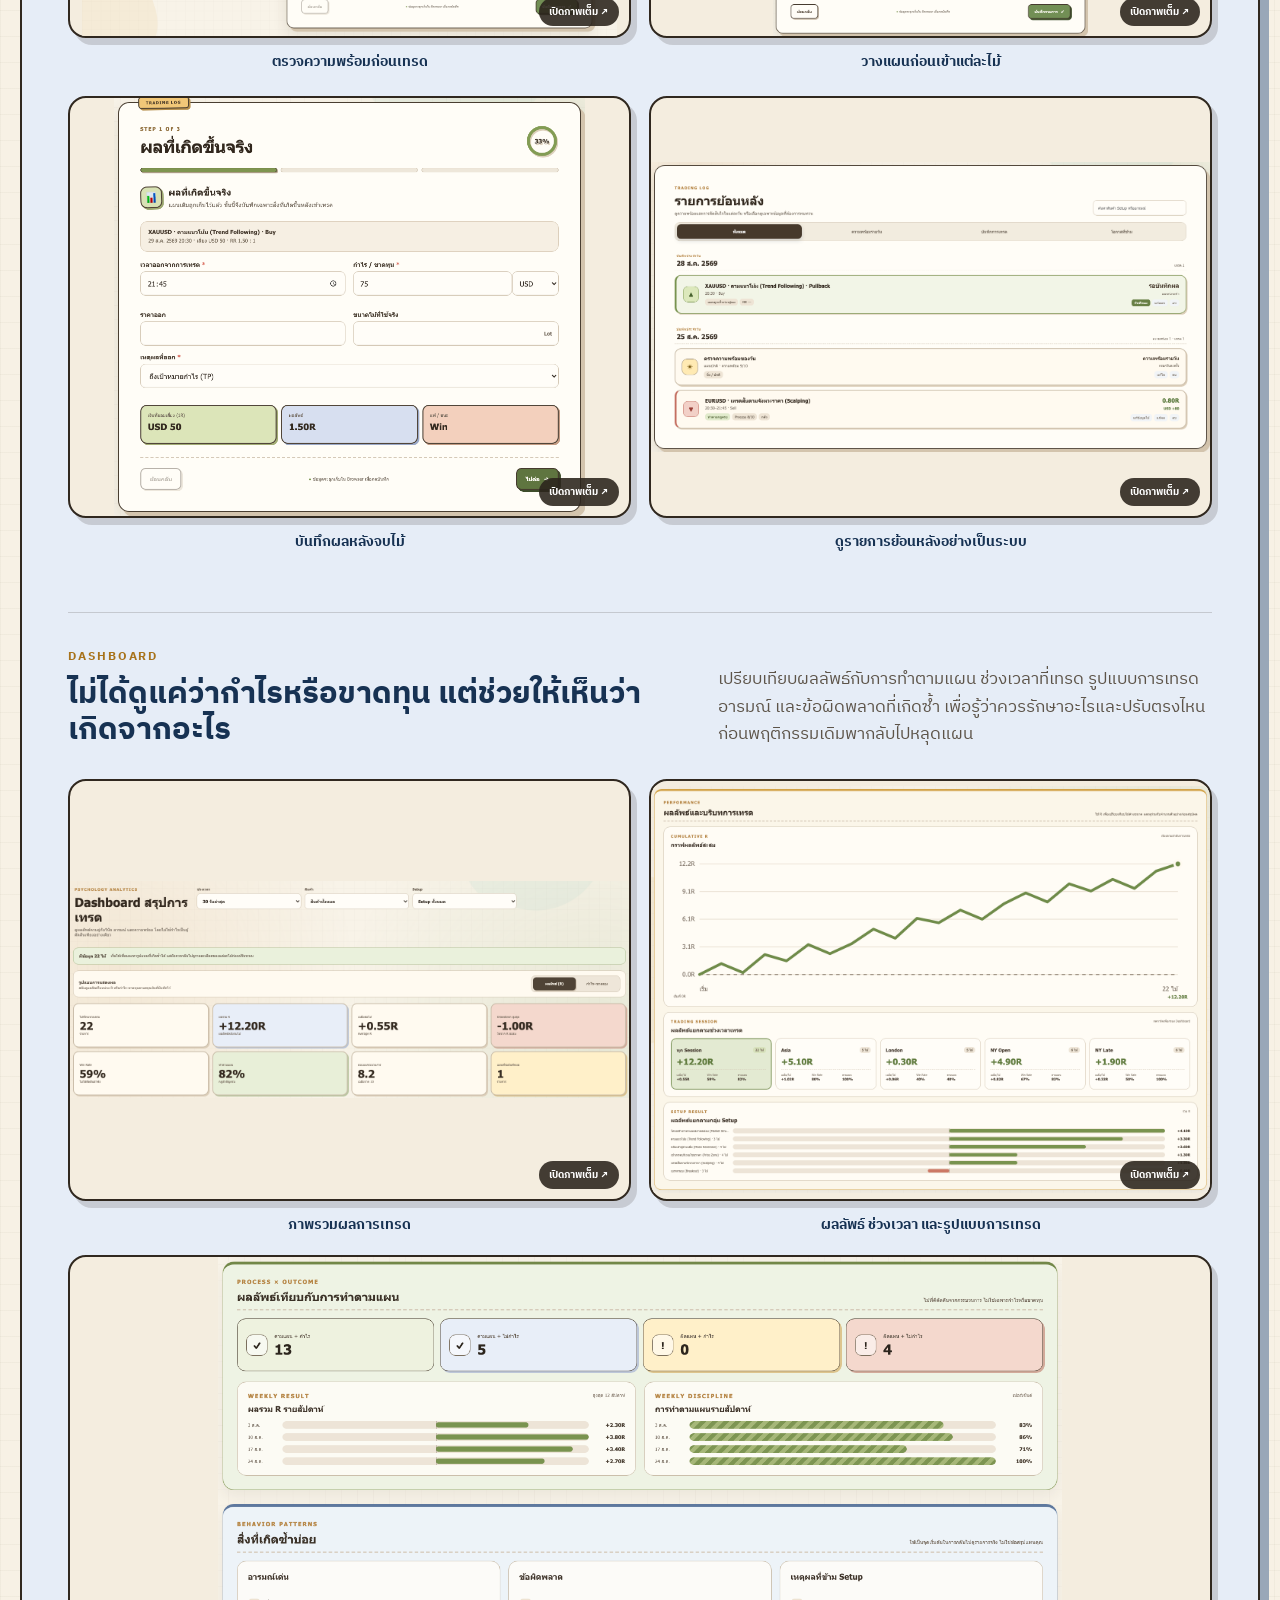
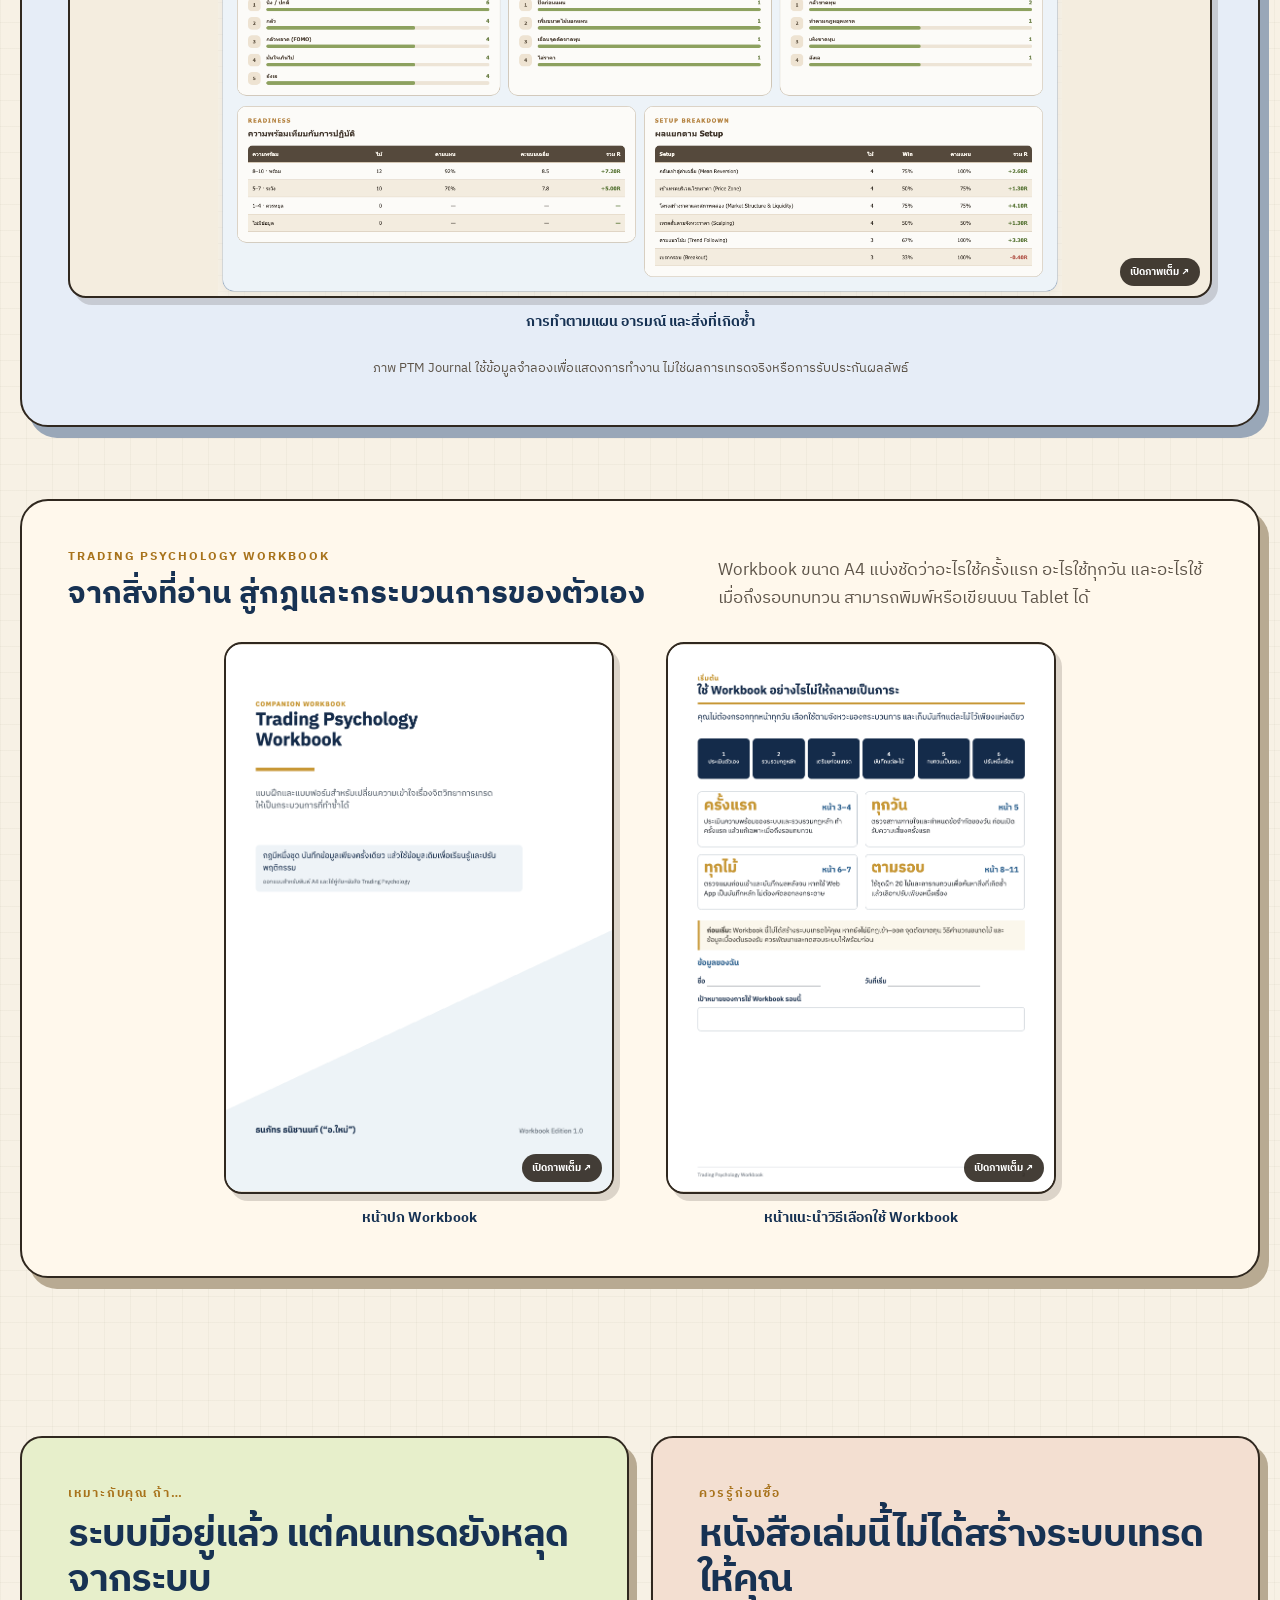
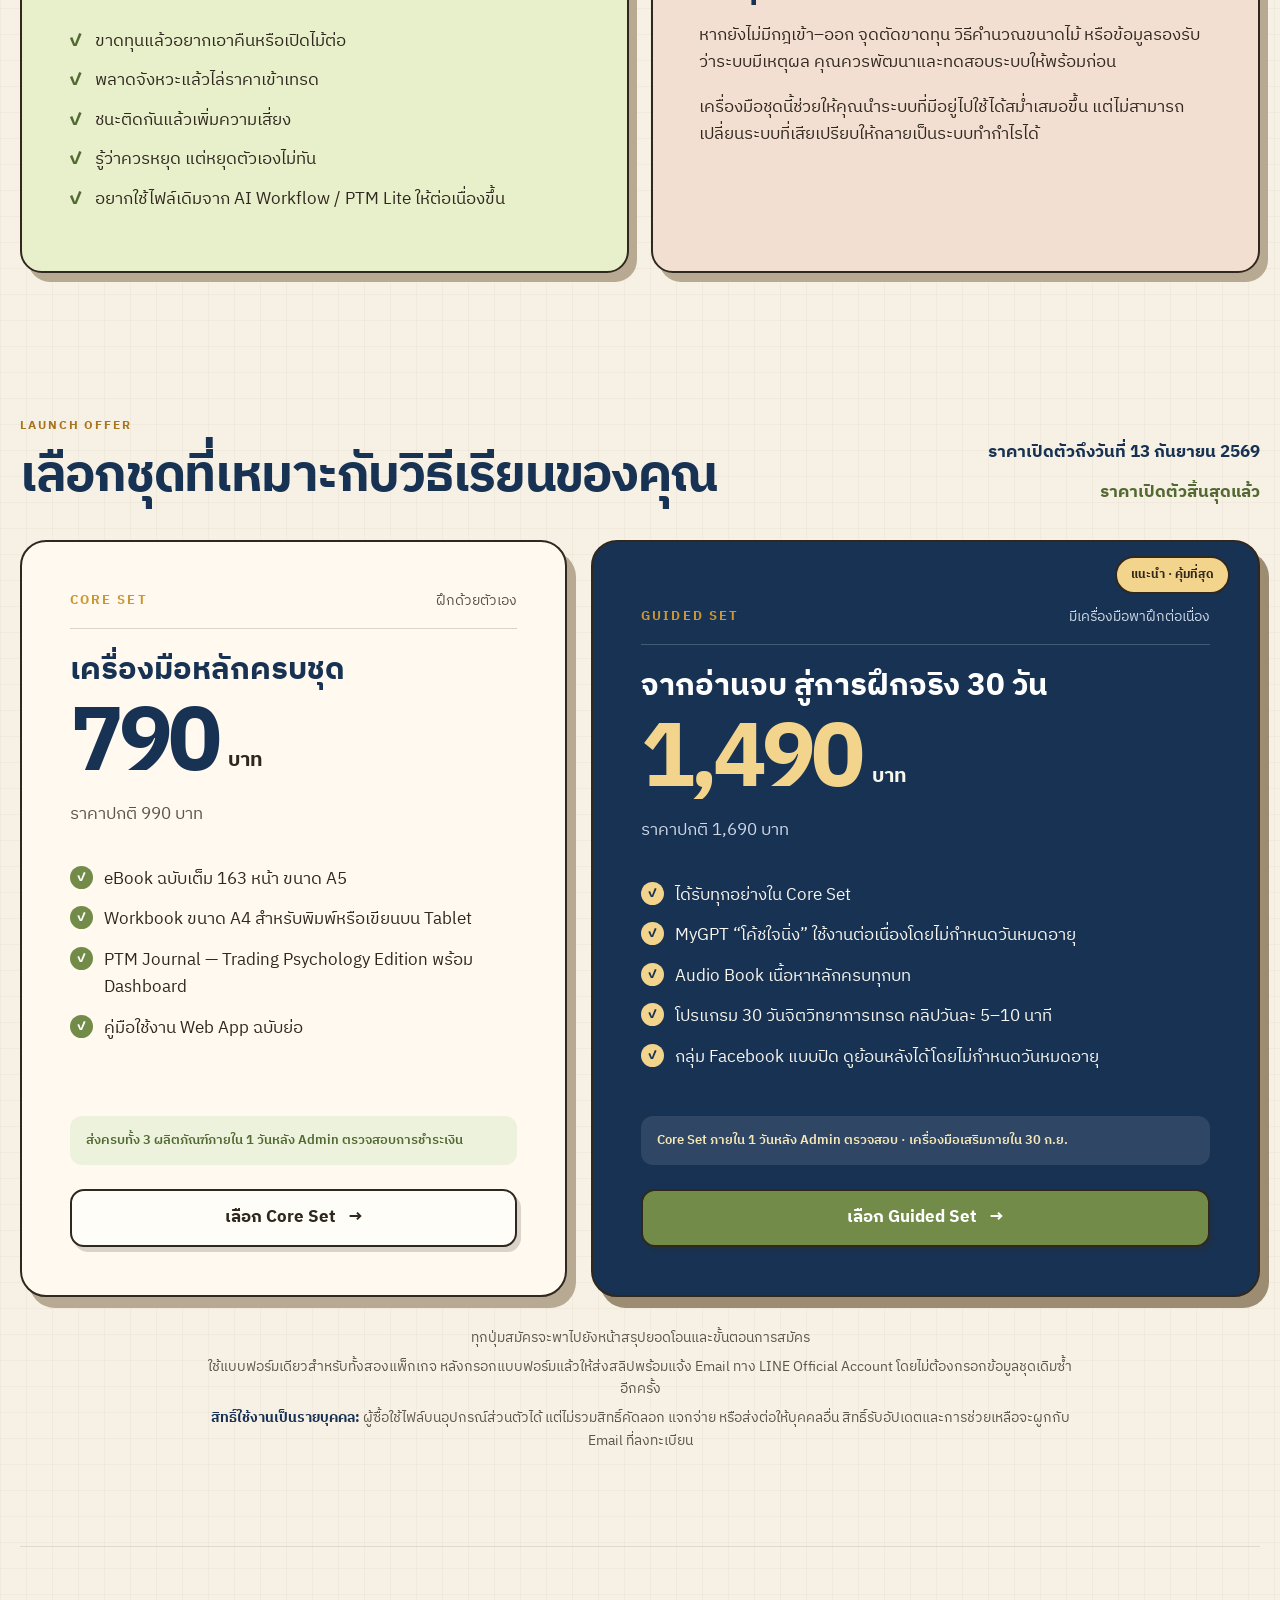
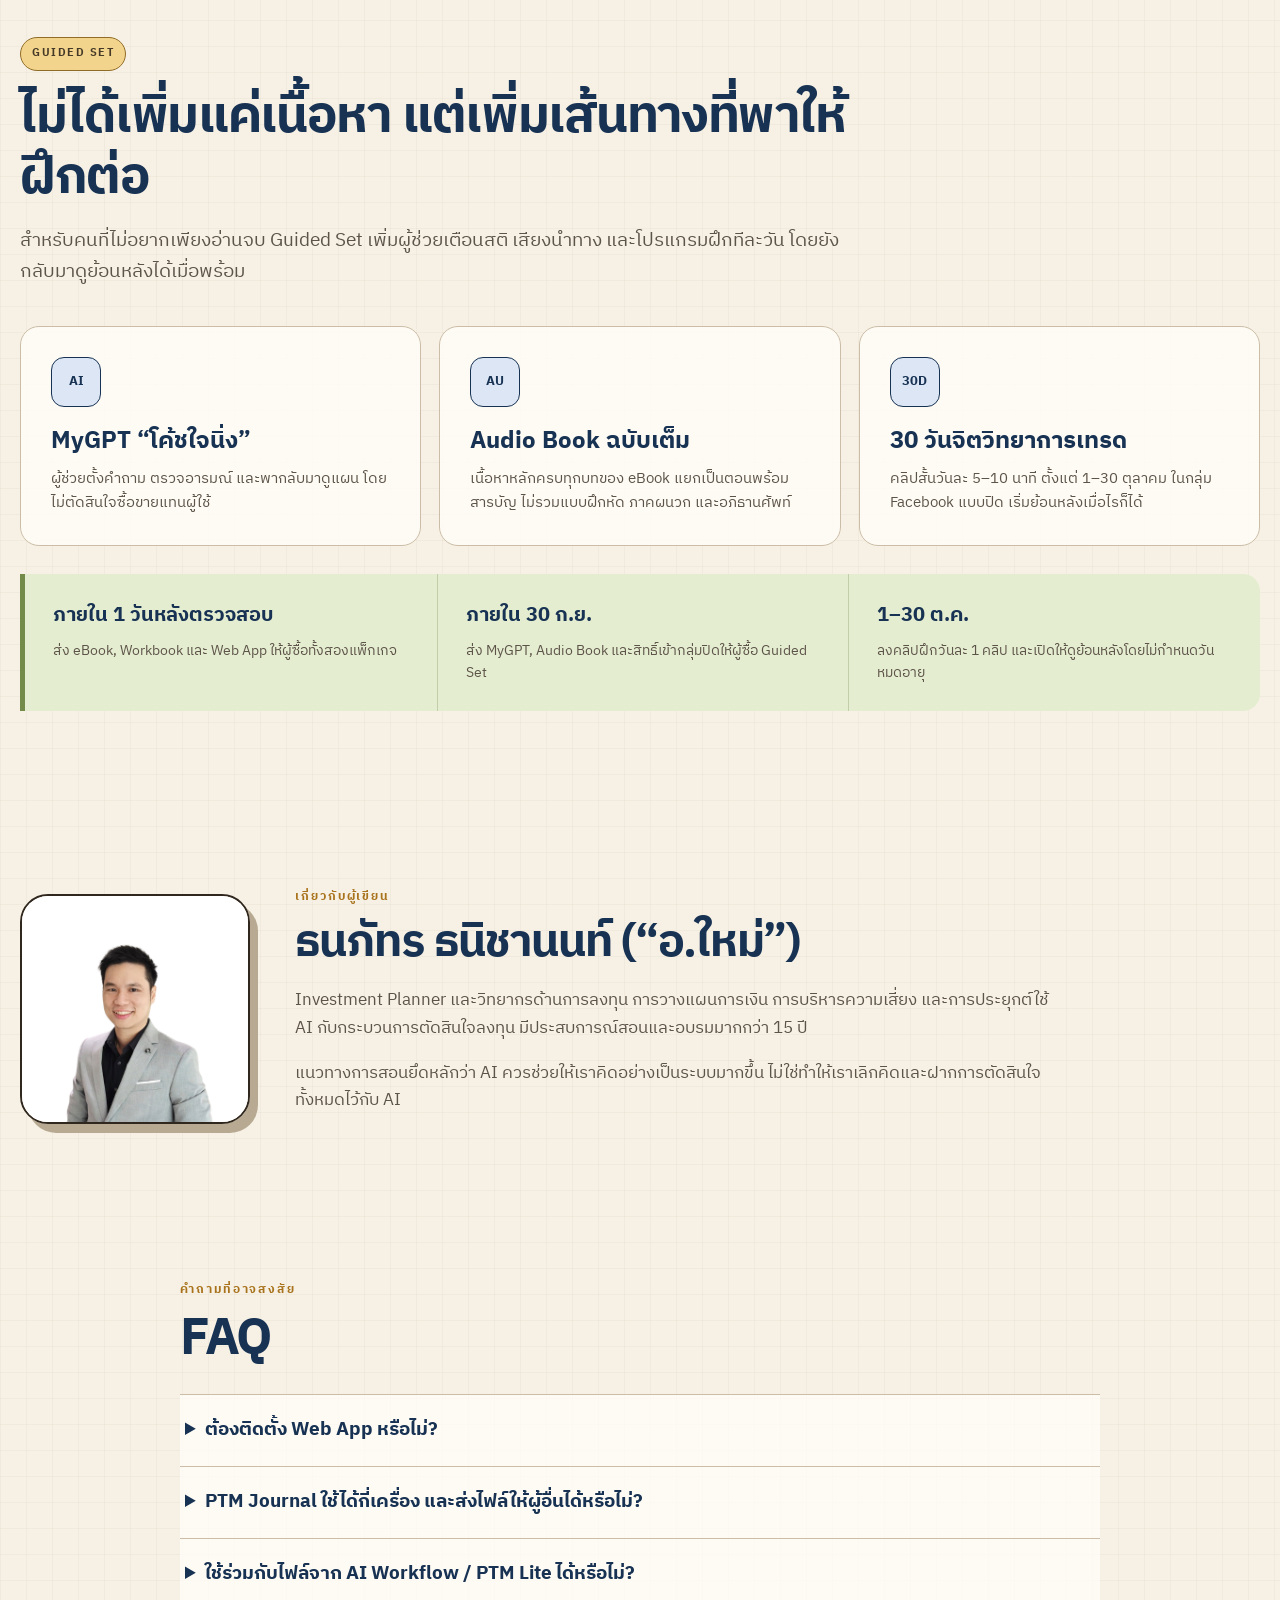
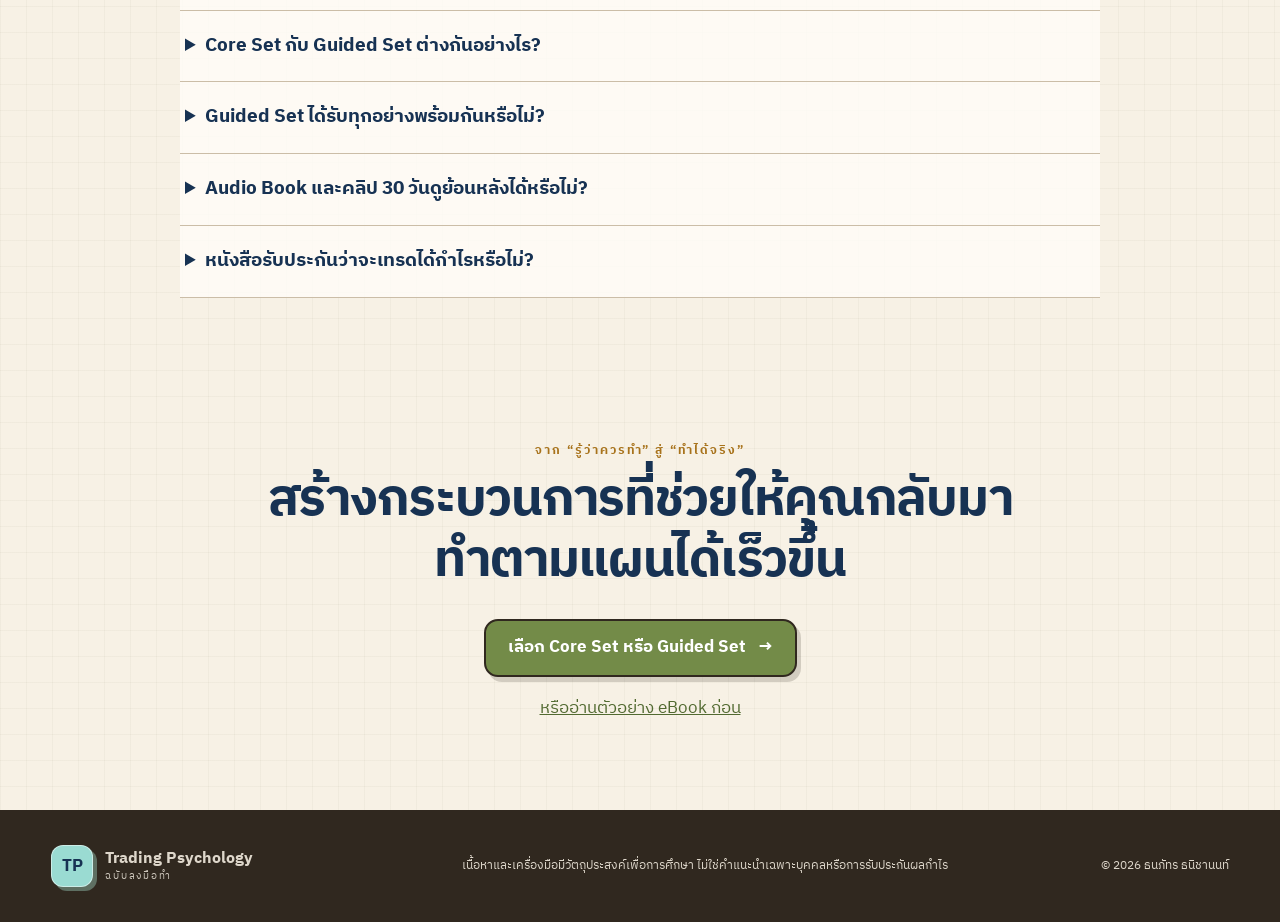
==== commit 83442b0a: "Launch offer 790/1490 and Meta Pixel" ====
--- a/index.html
+++ b/index.html
@@ -12,9 +12,28 @@
   <meta property="og:image:height" content="630">
   <meta name="twitter:card" content="summary_large_image">
   <title>จิตวิทยาการเทรด ฉบับลงมือทำ</title>
+  <!-- Meta Pixel Code -->
+  <script>
+    !function(f,b,e,v,n,t,s)
+    {if(f.fbq)return;n=f.fbq=function(){n.callMethod?
+    n.callMethod.apply(n,arguments):n.queue.push(arguments)};
+    if(!f._fbq)f._fbq=n;n.push=n;n.loaded=!0;n.version='2.0';
+    n.queue=[];t=b.createElement(e);t.async=!0;
+    t.src=v;s=b.getElementsByTagName(e)[0];
+    s.parentNode.insertBefore(t,s)}(window, document,'script',
+    'https://connect.facebook.net/en_US/fbevents.js');
+    fbq('init', '936259682502763');
+    fbq('track', 'PageView');
+    fbq('track', 'ViewContent', {
+      content_name: 'จิตวิทยาการเทรด ฉบับลงมือทำ',
+      content_category: 'Trading Psychology'
+    });
+  </script>
+  <!-- End Meta Pixel Code -->
   <link rel="stylesheet" href="styles.css?v=20260903-1">
 </head>
 <body>
+  <noscript><img height="1" width="1" style="display:none" src="https://www.facebook.com/tr?id=936259682502763&amp;ev=PageView&amp;noscript=1" alt=""></noscript>
   <header class="site-header">
     <a class="brand" href="#top" aria-label="กลับขึ้นด้านบน">
       <span class="brand-mark">TP</span>
@@ -31,7 +50,7 @@
   <main id="top">
     <section class="hero section-shell">
       <div class="hero-copy">
-        <p class="eyebrow">สิทธิ์พิเศษสำหรับผู้เรียน AI Workflow / PTM Lite</p>
+        <p class="eyebrow">ราคาเปิดตัวถึง 13 กันยายน 2569</p>
         <h1>จิตวิทยาการเทรด<br><em>ฉบับลงมือทำ</em></h1>
         <p class="hero-subtitle">จาก “รู้ว่าควรทำ” สู่ “ทำได้จริง”</p>
         <p class="hero-lead">เครื่องมือสำหรับเทรดเดอร์ที่มีความรู้และมีระบบอยู่แล้ว แต่ยังพบว่าความกลัว ความอยากเอาคืน หรือความมั่นใจเกินไป ทำให้ทำตามแผนไม่ได้ในเวลาที่สำคัญ</p>
@@ -42,9 +61,9 @@
         </div>
 
         <div class="promo-strip" aria-label="รายละเอียดราคาโปรโมชั่น">
-          <div><small>Core Set</small><strong>690 บาท</strong></div>
-          <div><small>Guided Set</small><strong>1,290 บาท</strong></div>
-          <div><small>สิ้นสุด</small><strong>3 ก.ย. 2569</strong></div>
+          <div><small>Core Set</small><strong>790 บาท</strong></div>
+          <div><small>Guided Set</small><strong>1,490 บาท</strong></div>
+          <div><small>สิ้นสุด</small><strong>13 ก.ย. 2569</strong></div>
         </div>
         <p class="countdown" data-countdown>กำลังคำนวณเวลาคงเหลือ…</p>
       </div>
@@ -89,15 +108,15 @@
             </tr>
           </thead>
           <tbody>
-            <tr><th scope="row">eBook จิตวิทยาการเทรด ฉบับลงมือทำ</th><td><span class="table-check">✓</span></td><td class="guided-column"><span class="table-check">✓</span></td><td>ภายใน 3 ก.ย. 2569</td></tr>
-            <tr><th scope="row">Trading Psychology Workbook</th><td><span class="table-check">✓</span></td><td class="guided-column"><span class="table-check">✓</span></td><td>ภายใน 3 ก.ย. 2569</td></tr>
-            <tr><th scope="row">PTM Journal — Trading Psychology Edition</th><td><span class="table-check">✓</span></td><td class="guided-column"><span class="table-check">✓</span></td><td>ภายใน 3 ก.ย. 2569</td></tr>
+            <tr><th scope="row">eBook จิตวิทยาการเทรด ฉบับลงมือทำ</th><td><span class="table-check">✓</span></td><td class="guided-column"><span class="table-check">✓</span></td><td>ภายใน 1 วันหลัง Admin ตรวจสอบการชำระเงิน</td></tr>
+            <tr><th scope="row">Trading Psychology Workbook</th><td><span class="table-check">✓</span></td><td class="guided-column"><span class="table-check">✓</span></td><td>ภายใน 1 วันหลัง Admin ตรวจสอบการชำระเงิน</td></tr>
+            <tr><th scope="row">PTM Journal — Trading Psychology Edition</th><td><span class="table-check">✓</span></td><td class="guided-column"><span class="table-check">✓</span></td><td>ภายใน 1 วันหลัง Admin ตรวจสอบการชำระเงิน</td></tr>
             <tr><th scope="row">MyGPT “โค้ชใจนิ่ง”</th><td><span class="table-dash">—</span></td><td class="guided-column"><span class="table-check">✓</span></td><td>ภายใน 30 ก.ย. 2569</td></tr>
             <tr><th scope="row">Audio Book เนื้อหาหลักครบทุกบท</th><td><span class="table-dash">—</span></td><td class="guided-column"><span class="table-check">✓</span></td><td>ภายใน 30 ก.ย. 2569</td></tr>
             <tr><th scope="row">โปรแกรม 30 วันจิตวิทยาการเทรด</th><td><span class="table-dash">—</span></td><td class="guided-column"><span class="table-check">✓</span></td><td>ลงคลิป 1–30 ต.ค. 2569</td></tr>
             <tr><th scope="row">กลุ่ม Facebook แบบปิด</th><td><span class="table-dash">—</span></td><td class="guided-column"><span class="table-check">✓</span></td><td>เข้าใช้ได้ภายใน 30 ก.ย. 2569</td></tr>
-            <tr class="comparison-price-row"><th scope="row">ราคาสมาชิก</th><td><strong>690 บาท</strong></td><td class="guided-column"><strong>1,290 บาท</strong></td><td>สมัครภายใน 3 ก.ย. 2569</td></tr>
-            <tr><th scope="row">ราคาขายทั่วไป</th><td>990 บาท</td><td class="guided-column">1,690 บาท</td><td>หลังช่วงราคาสมาชิก</td></tr>
+            <tr class="comparison-price-row"><th scope="row">ราคาเปิดตัว</th><td><strong>790 บาท</strong></td><td class="guided-column"><strong>1,490 บาท</strong></td><td>สมัครภายใน 13 ก.ย. 2569</td></tr>
+            <tr><th scope="row">ราคาปกติ</th><td>990 บาท</td><td class="guided-column">1,690 บาท</td><td>หลังช่วงราคาเปิดตัว</td></tr>
           </tbody>
         </table>
       </div>
@@ -282,23 +301,23 @@
 
     <section id="order" class="order-section section-shell">
       <div class="package-heading">
-        <div><p class="section-tag">MEMBER PRE-LAUNCH</p><h2>เลือกชุดที่เหมาะกับวิธีเรียนของคุณ</h2></div>
-        <div><p class="deadline">ราคาสมาชิกถึงวันที่ 3 กันยายน 2569</p><p class="countdown large" data-countdown>กำลังคำนวณเวลาคงเหลือ…</p></div>
+        <div><p class="section-tag">LAUNCH OFFER</p><h2>เลือกชุดที่เหมาะกับวิธีเรียนของคุณ</h2></div>
+        <div><p class="deadline">ราคาเปิดตัวถึงวันที่ 13 กันยายน 2569</p><p class="countdown large" data-countdown>กำลังคำนวณเวลาคงเหลือ…</p></div>
       </div>
 
       <div class="package-grid">
         <article class="pricing-card core-pricing">
           <div class="pricing-head"><span>CORE SET</span><small>ฝึกด้วยตัวเอง</small></div>
           <h3>เครื่องมือหลักครบชุด</h3>
-          <div class="package-price"><strong>690</strong><span>บาท</span></div>
-          <p class="package-regular">ราคาขายทั่วไป 990 บาท</p>
+          <div class="package-price"><strong>790</strong><span>บาท</span></div>
+          <p class="package-regular">ราคาปกติ 990 บาท</p>
           <ul class="check-list">
             <li>eBook ฉบับเต็ม 163 หน้า ขนาด A5</li>
             <li>Workbook ขนาด A4 สำหรับพิมพ์หรือเขียนบน Tablet</li>
             <li>PTM Journal — Trading Psychology Edition พร้อม Dashboard</li>
             <li>คู่มือใช้งาน Web App ฉบับย่อ</li>
           </ul>
-          <p class="package-delivery">ส่งครบทั้ง 3 ผลิตภัณฑ์ภายใน 3 ก.ย. 2569</p>
+          <p class="package-delivery">ส่งครบทั้ง 3 ผลิตภัณฑ์ภายใน 1 วันหลัง Admin ตรวจสอบการชำระเงิน</p>
           <button class="button secondary full" type="button" data-order-button data-package="core">เลือก Core Set <span>→</span></button>
         </article>
 
@@ -306,8 +325,8 @@
           <span class="pricing-badge">แนะนำ · คุ้มที่สุด</span>
           <div class="pricing-head"><span>GUIDED SET</span><small>มีเครื่องมือพาฝึกต่อเนื่อง</small></div>
           <h3>จากอ่านจบ สู่การฝึกจริง 30 วัน</h3>
-          <div class="package-price"><strong>1,290</strong><span>บาท</span></div>
-          <p class="package-regular">ราคาขายทั่วไป 1,690 บาท</p>
+          <div class="package-price"><strong>1,490</strong><span>บาท</span></div>
+          <p class="package-regular">ราคาปกติ 1,690 บาท</p>
           <ul class="check-list">
             <li>ได้รับทุกอย่างใน Core Set</li>
             <li>MyGPT “โค้ชใจนิ่ง” ใช้งานต่อเนื่องโดยไม่กำหนดวันหมดอายุ</li>
@@ -315,7 +334,7 @@
             <li>โปรแกรม 30 วันจิตวิทยาการเทรด คลิปวันละ 5–10 นาที</li>
             <li>กลุ่ม Facebook แบบปิด ดูย้อนหลังได้โดยไม่กำหนดวันหมดอายุ</li>
           </ul>
-          <p class="package-delivery">Core Set ภายใน 3 ก.ย. · เครื่องมือเสริมเริ่มส่งภายใน 30 ก.ย.</p>
+          <p class="package-delivery">Core Set ภายใน 1 วันหลัง Admin ตรวจสอบ · เครื่องมือเสริมภายใน 30 ก.ย.</p>
           <button class="button primary full" type="button" data-order-button data-package="guided">เลือก Guided Set <span>→</span></button>
         </article>
       </div>
@@ -341,7 +360,7 @@
       </div>
 
       <div class="delivery-timeline">
-        <div><strong>ภายใน 3 ก.ย.</strong><p>ส่ง eBook, Workbook และ Web App ให้ผู้ซื้อทั้งสองแพ็กเกจ</p></div>
+        <div><strong>ภายใน 1 วันหลังตรวจสอบ</strong><p>ส่ง eBook, Workbook และ Web App ให้ผู้ซื้อทั้งสองแพ็กเกจ</p></div>
         <div><strong>ภายใน 30 ก.ย.</strong><p>ส่ง MyGPT, Audio Book และสิทธิ์เข้ากลุ่มปิดให้ผู้ซื้อ Guided Set</p></div>
         <div><strong>1–30 ต.ค.</strong><p>ลงคลิปฝึกวันละ 1 คลิป และเปิดให้ดูย้อนหลังโดยไม่กำหนดวันหมดอายุ</p></div>
       </div>
@@ -364,7 +383,7 @@
       <details><summary>PTM Journal ใช้ได้กี่เครื่อง และส่งไฟล์ให้ผู้อื่นได้หรือไม่?</summary><p>ผู้ซื้อสามารถเก็บและใช้งานบนอุปกรณ์ส่วนตัวของตัวเองได้ แต่ข้อมูลในแต่ละ Browser จะไม่เชื่อมกันโดยอัตโนมัติ สิทธิ์ใช้งานเป็นสิทธิ์รายบุคคล ไม่รวมการคัดลอก แจกจ่าย หรือส่งต่อไฟล์ให้ผู้อื่น โดยสิทธิ์รับอัปเดตและการช่วยเหลือจะอ้างอิงจาก Email ที่ลงทะเบียน</p></details>
       <details><summary>ใช้ร่วมกับไฟล์จาก AI Workflow / PTM Lite ได้หรือไม่?</summary><p>แนวคิดและคำศัพท์ถูกปรับให้สอดคล้องกัน แต่ Web App ชุดนี้ทำหน้าที่เป็น Trade Journal ด้านกระบวนการและจิตวิทยาโดยเฉพาะ จึงไม่จำเป็นต้องคัดลอกข้อมูลซ้ำลง Workbook</p></details>
       <details><summary>Core Set กับ Guided Set ต่างกันอย่างไร?</summary><p>Core Set มี eBook, Workbook และ Web App ครบสำหรับฝึกด้วยตัวเอง ส่วน Guided Set ได้รับ Core Set ทั้งหมด พร้อม MyGPT, Audio Book และโปรแกรมฝึก 30 วันในกลุ่ม Facebook แบบปิด</p></details>
-      <details><summary>Guided Set ได้รับทุกอย่างพร้อมกันหรือไม่?</summary><p>Core Set จะส่งภายในวันที่ 3 กันยายน 2569 ส่วน MyGPT, Audio Book และสิทธิ์เข้ากลุ่มจะส่งภายในวันที่ 30 กันยายน จากนั้นเริ่มลงคลิปวันละหนึ่งคลิประหว่างวันที่ 1–30 ตุลาคม</p></details>
+      <details><summary>Guided Set ได้รับทุกอย่างพร้อมกันหรือไม่?</summary><p>Core Set จะส่งภายใน 1 วันหลัง Admin ตรวจสอบการชำระเงิน ส่วน MyGPT, Audio Book และสิทธิ์เข้ากลุ่มจะส่งภายในวันที่ 30 กันยายน จากนั้นเริ่มลงคลิปวันละหนึ่งคลิประหว่างวันที่ 1–30 ตุลาคม</p></details>
       <details><summary>Audio Book และคลิป 30 วันดูย้อนหลังได้หรือไม่?</summary><p>ดูย้อนหลังได้โดยไม่กำหนดวันหมดอายุในกลุ่ม Facebook แบบปิด ผู้ที่เข้าร่วมภายหลังสามารถเริ่มจากตอนแรกและฝึกตามจังหวะของตัวเองได้ ตราบเท่าที่กลุ่มและแพลตฟอร์มยังเปิดให้บริการ</p></details>
       <details><summary>หนังสือรับประกันว่าจะเทรดได้กำไรหรือไม่?</summary><p>ไม่รับประกันผลกำไร หนังสือและเครื่องมือมีวัตถุประสงค์เพื่อการศึกษาและพัฒนากระบวนการเท่านั้น ระบบเทรด การบริหารความเสี่ยง และการตัดสินใจยังเป็นความรับผิดชอบของผู้ใช้</p></details>
     </section>
@@ -384,7 +403,7 @@
   </footer>
 
   <div class="mobile-cta">
-    <div><small>ราคาสมาชิกเริ่มต้น</small><strong>690 บาท</strong></div>
+    <div><small>ราคาเปิดตัวเริ่มต้น</small><strong>790 บาท</strong></div>
     <button class="button primary compact" type="button" data-order-button>เลือกชุด</button>
   </div>
 
@@ -393,6 +412,6 @@
     <figure><img src="" alt=""><figcaption></figcaption></figure>
   </dialog>
 
-  <script src="app.js?v=20260903-1"></script>
+  <script src="app.js?v=20260904-1"></script>
 </body>
 </html>
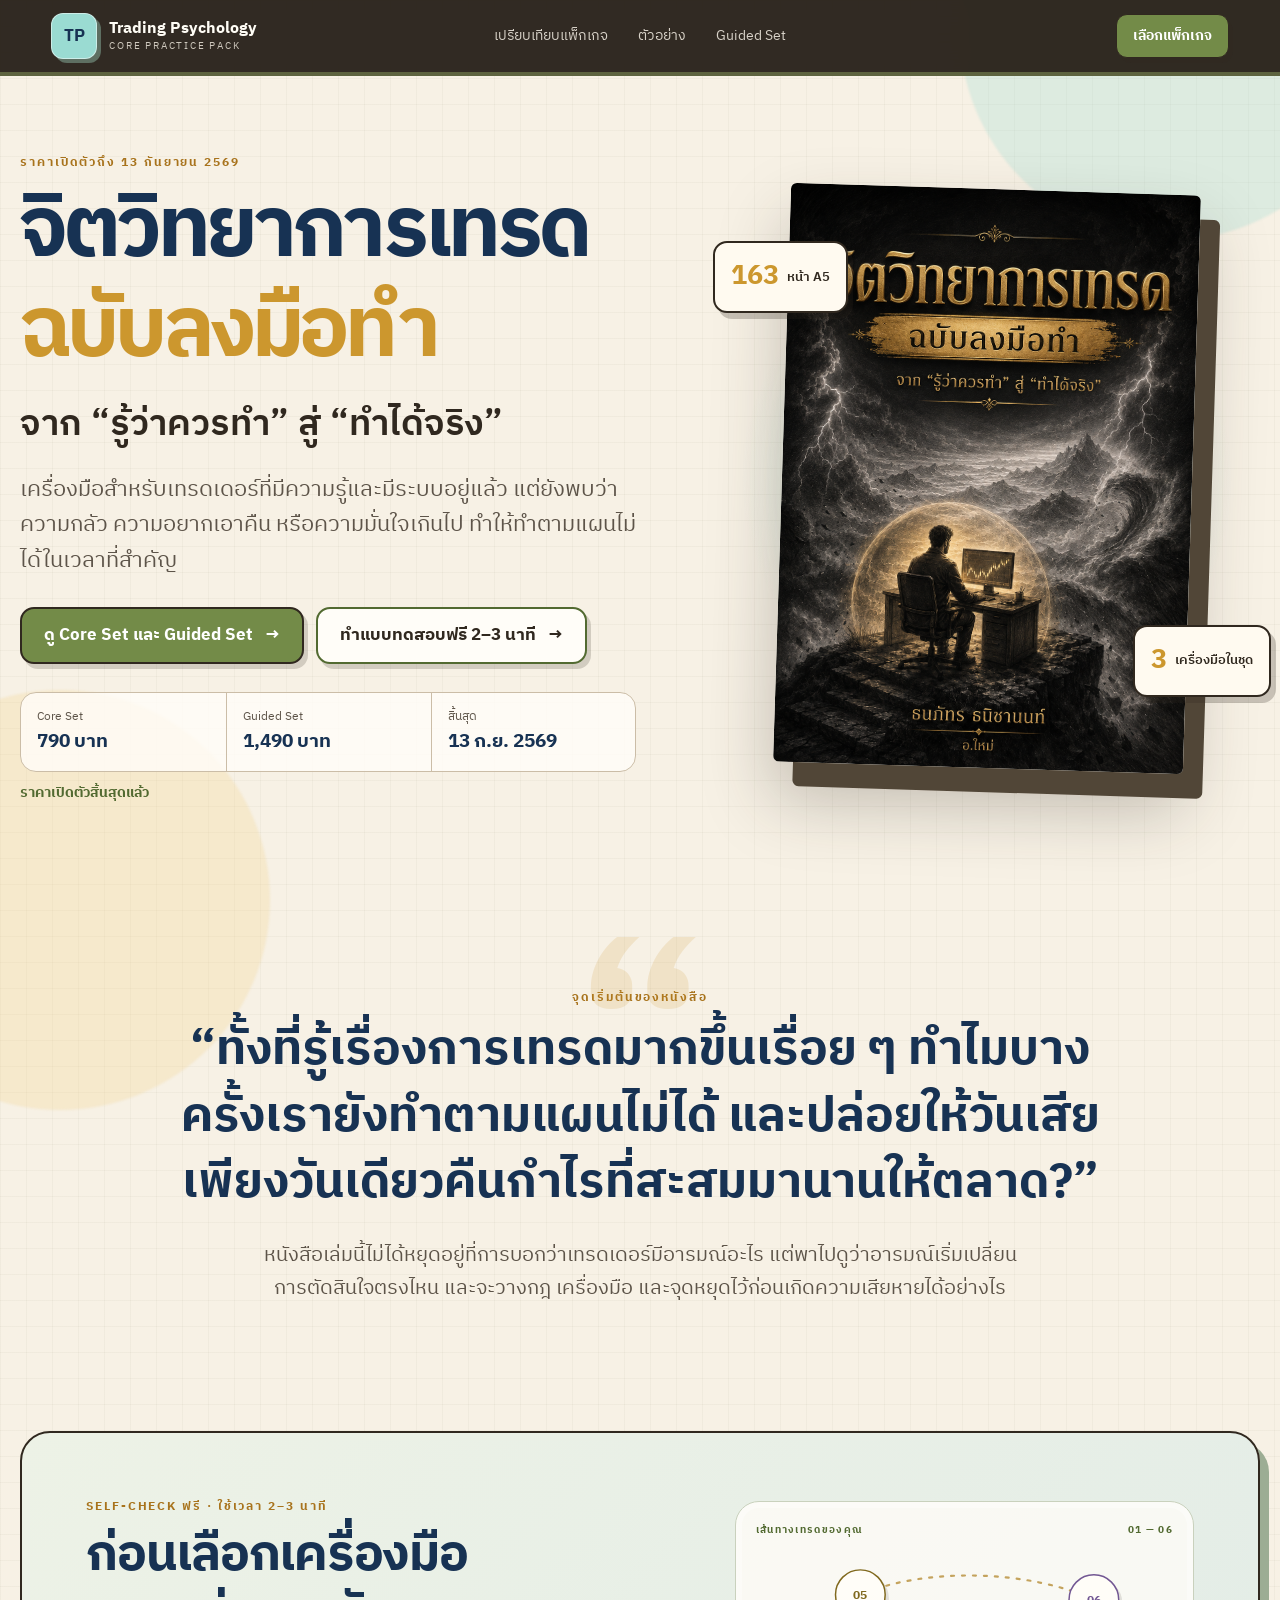
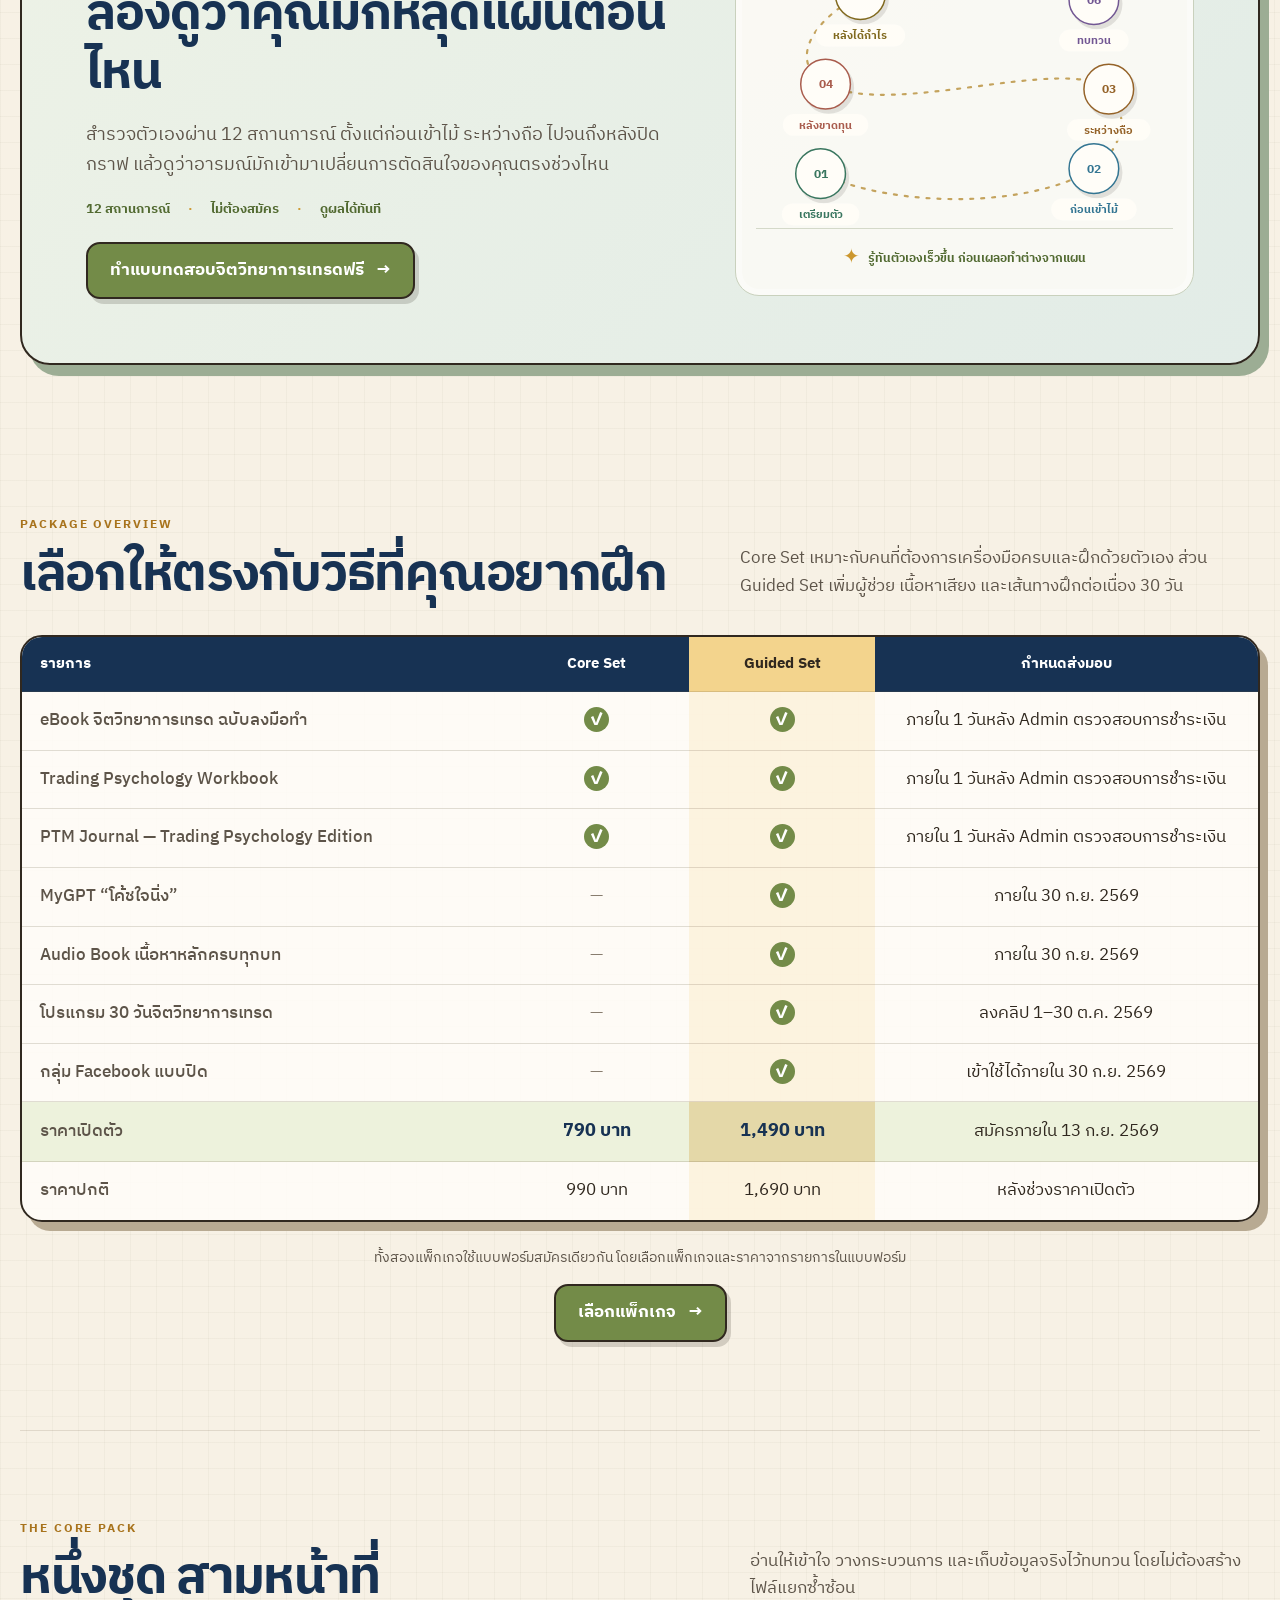
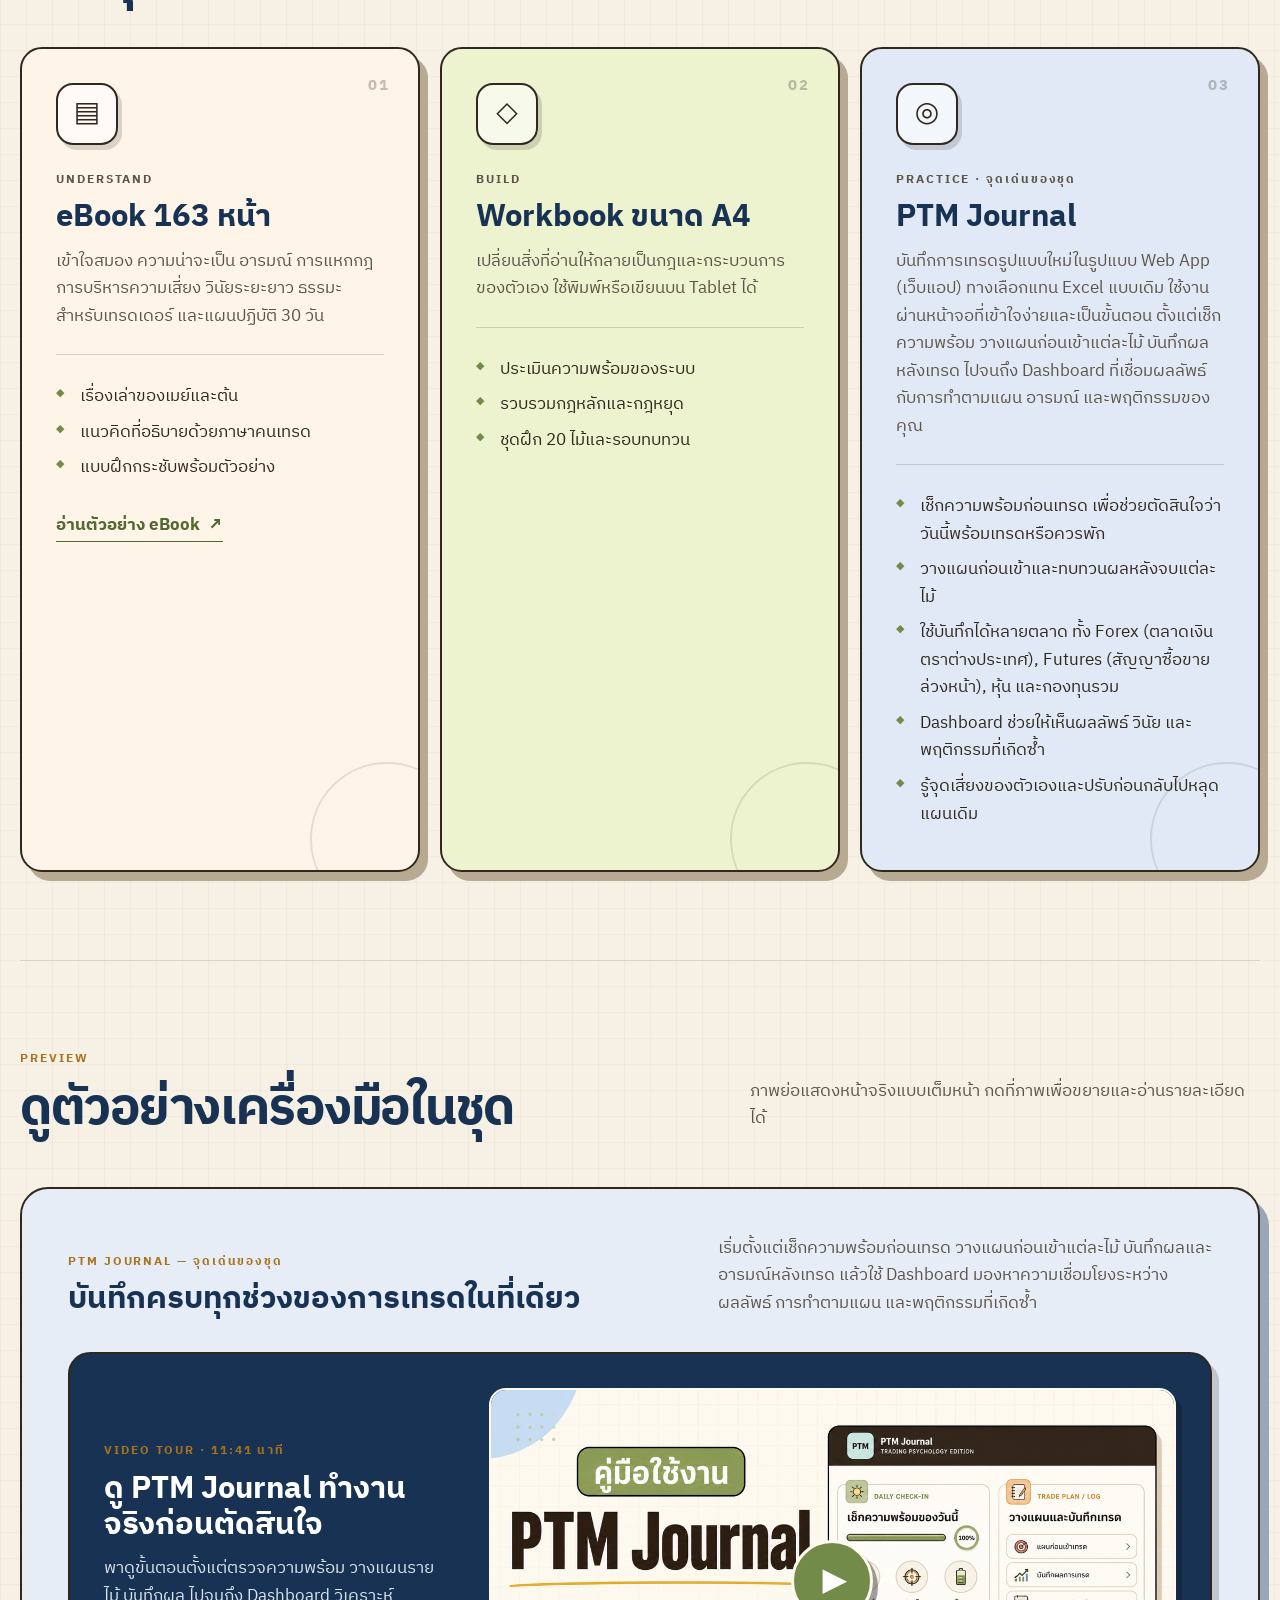
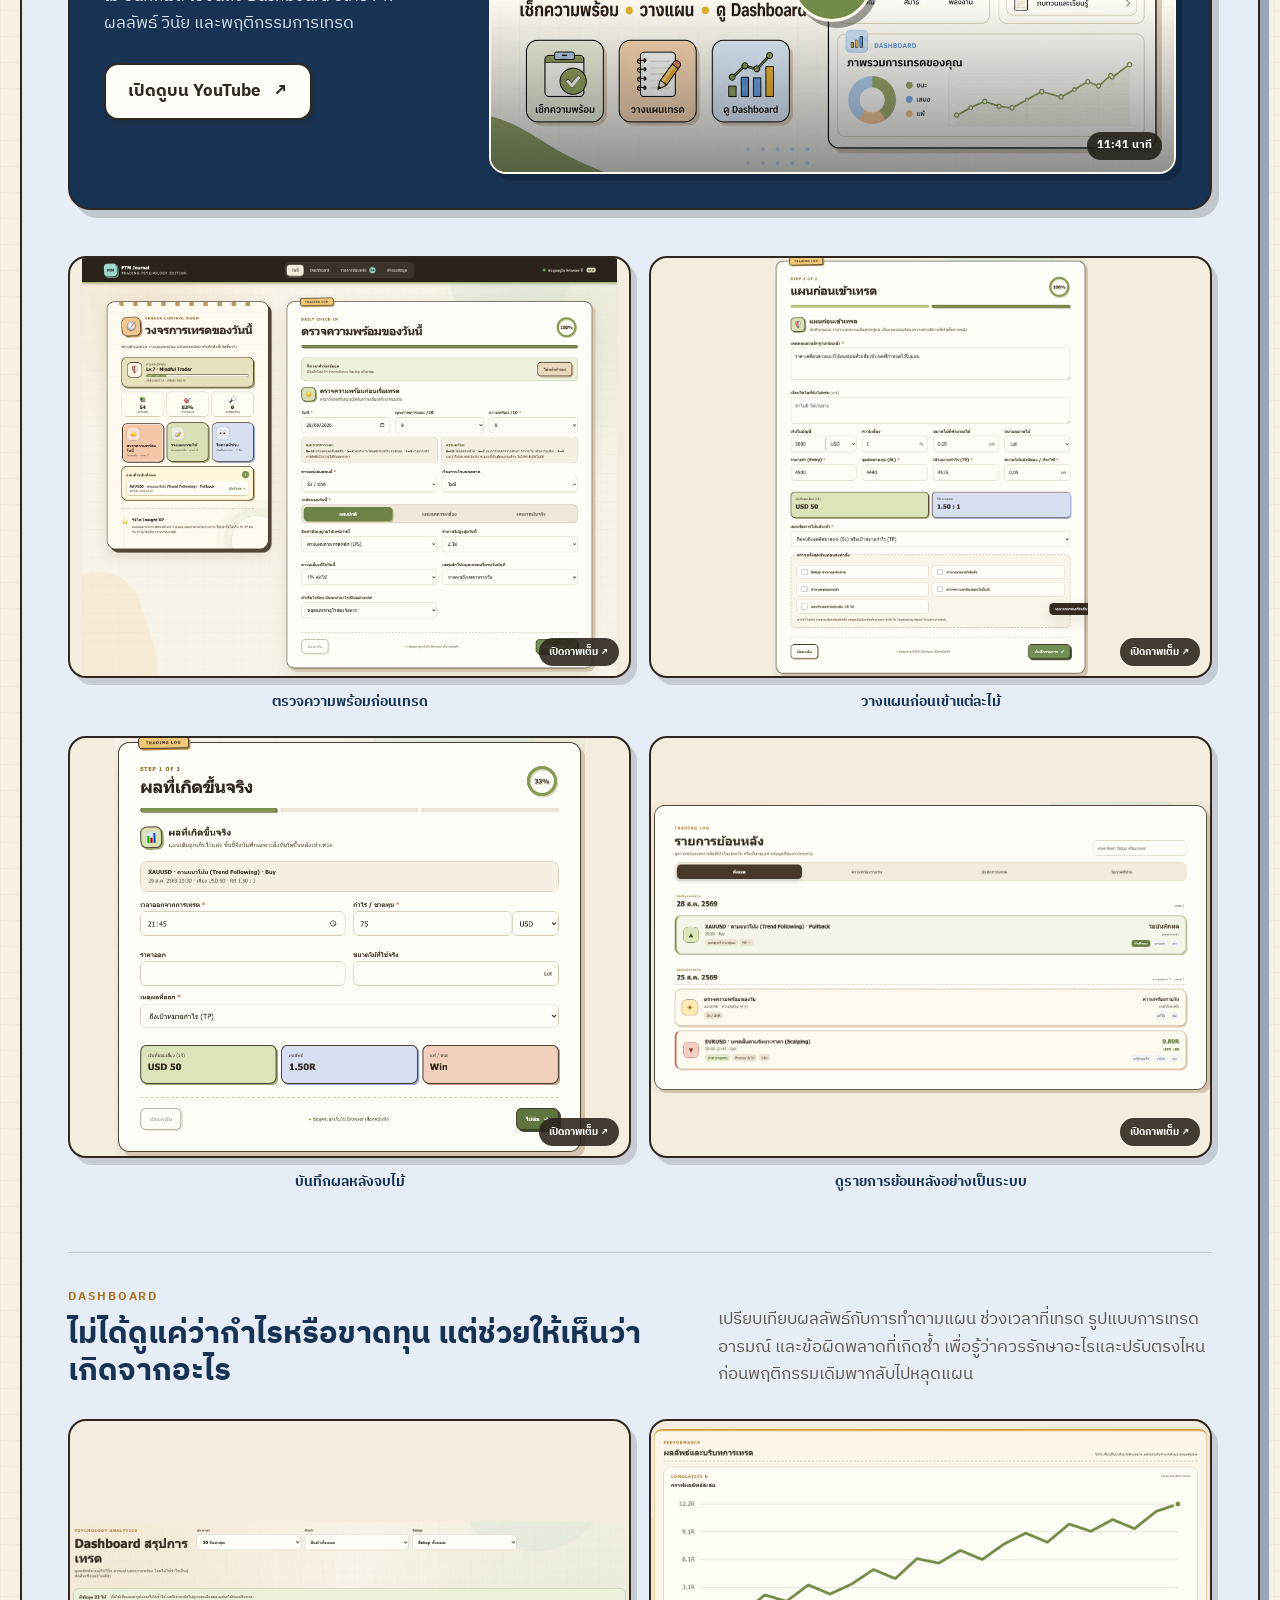
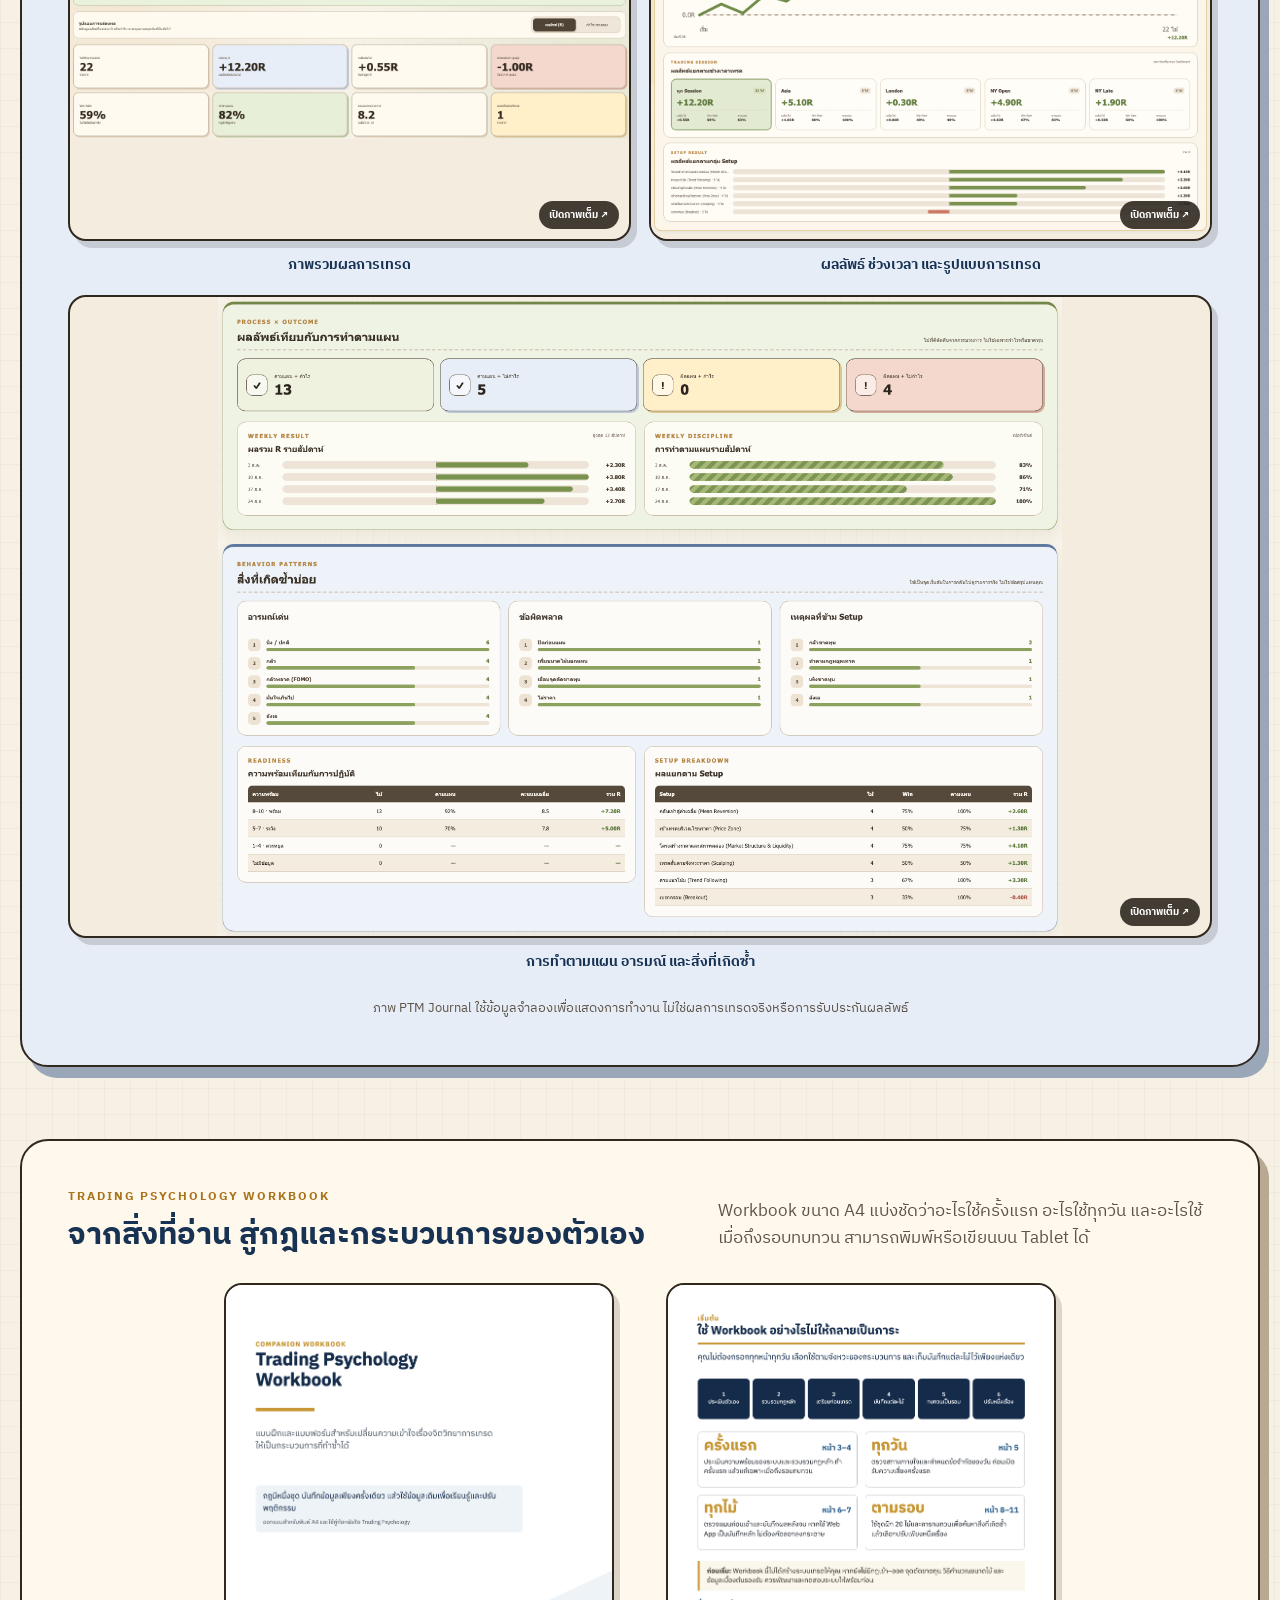
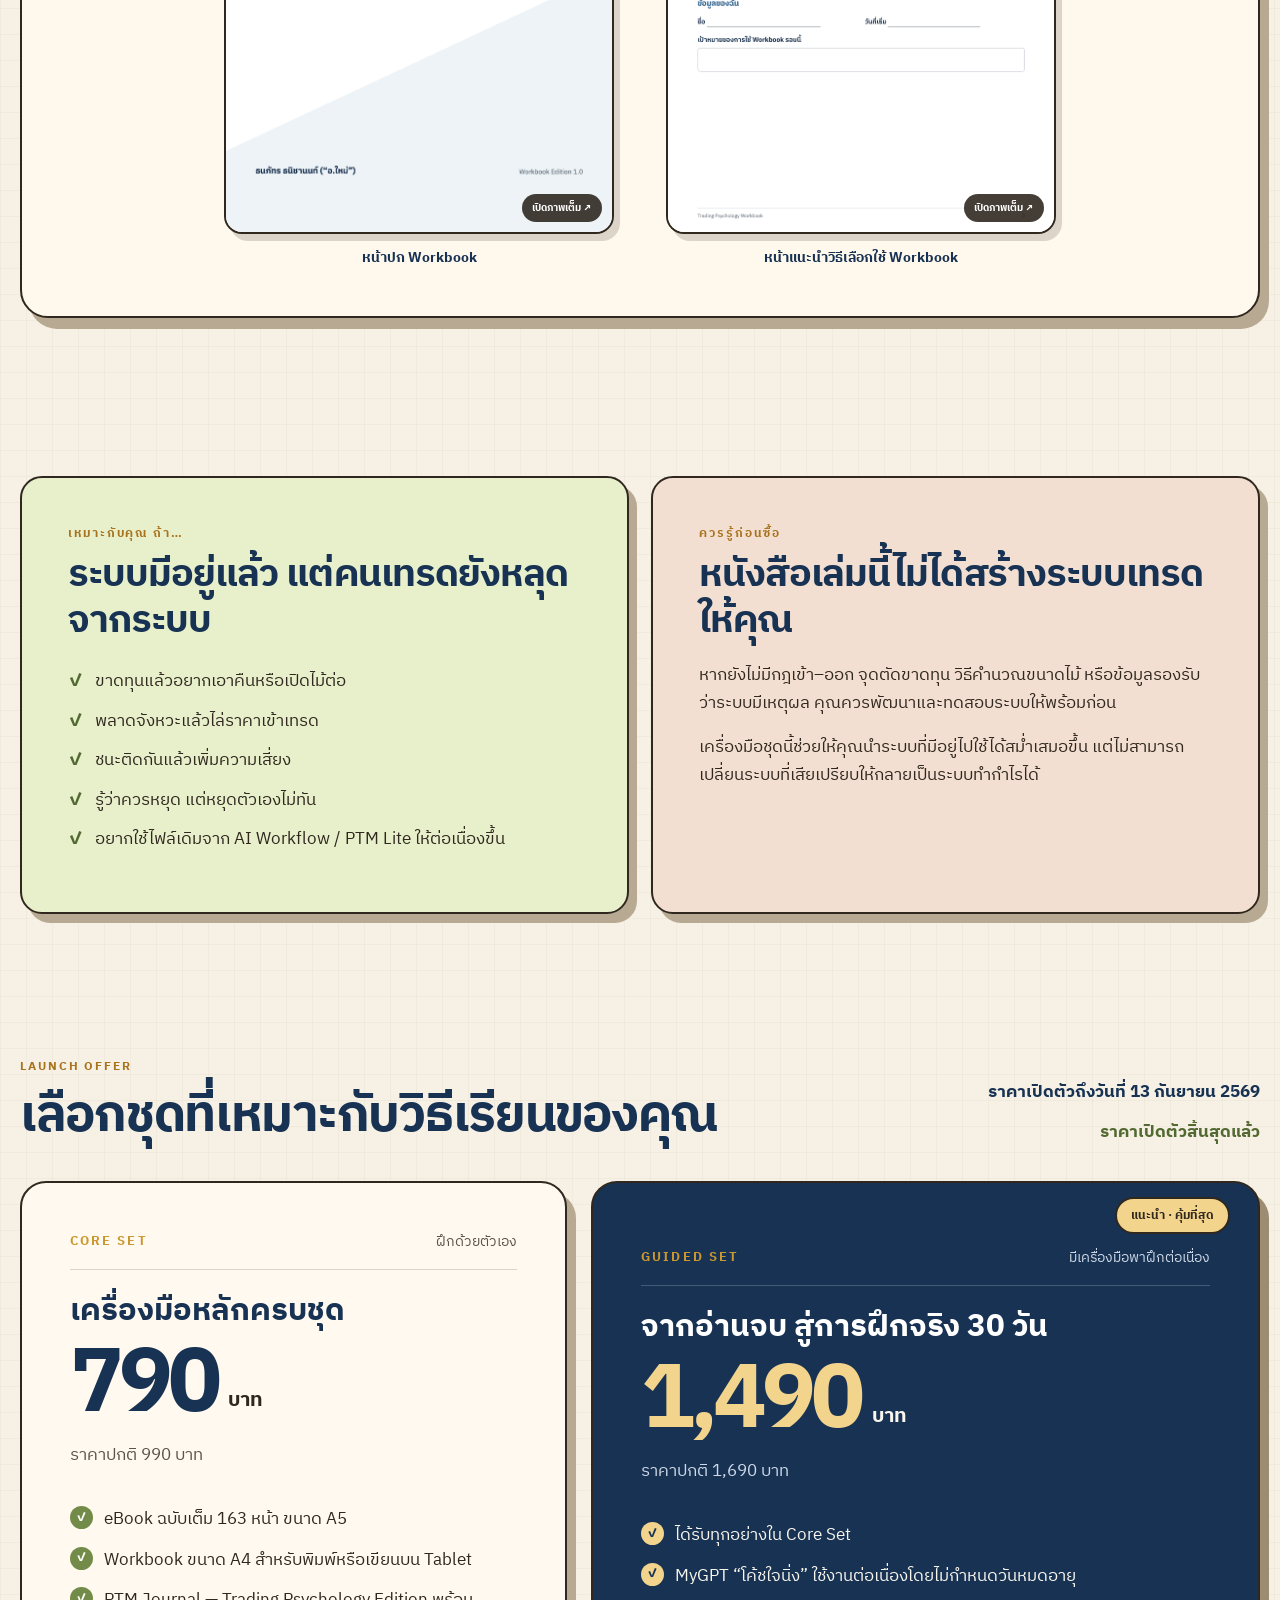
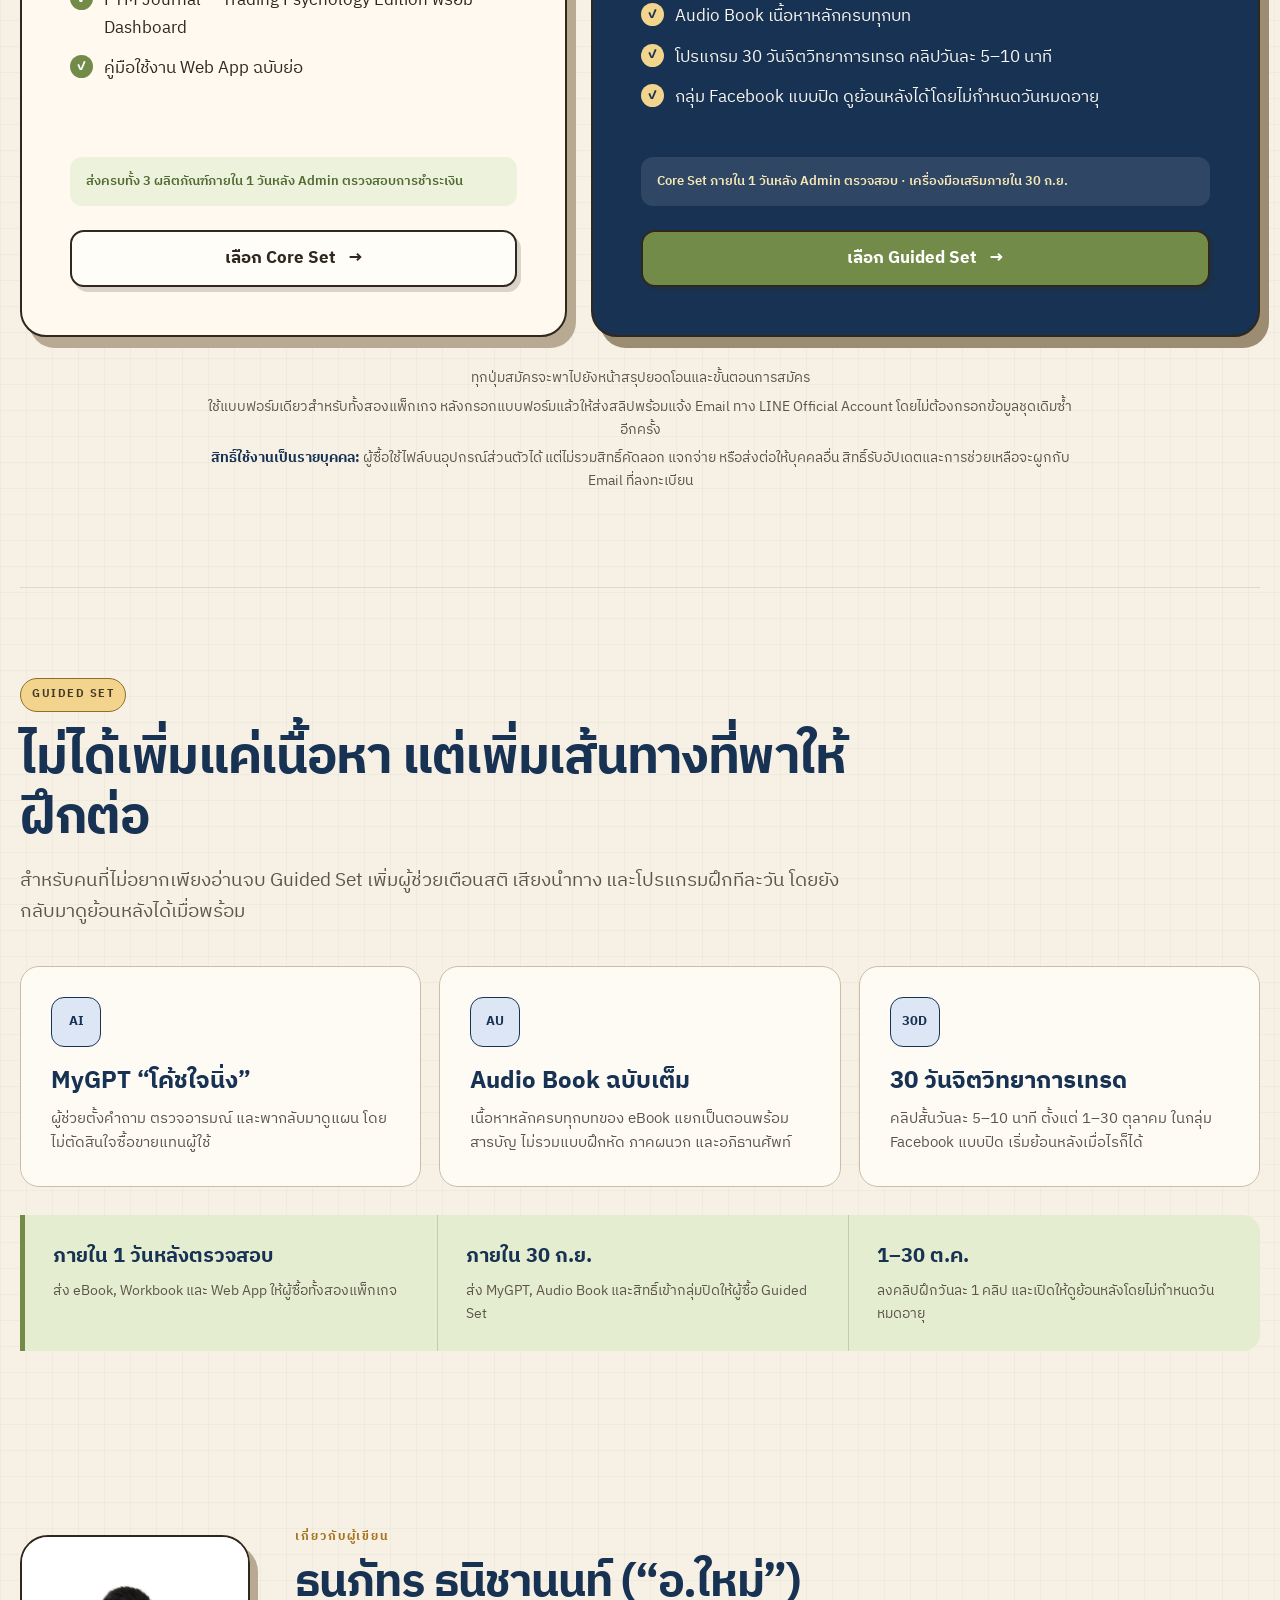
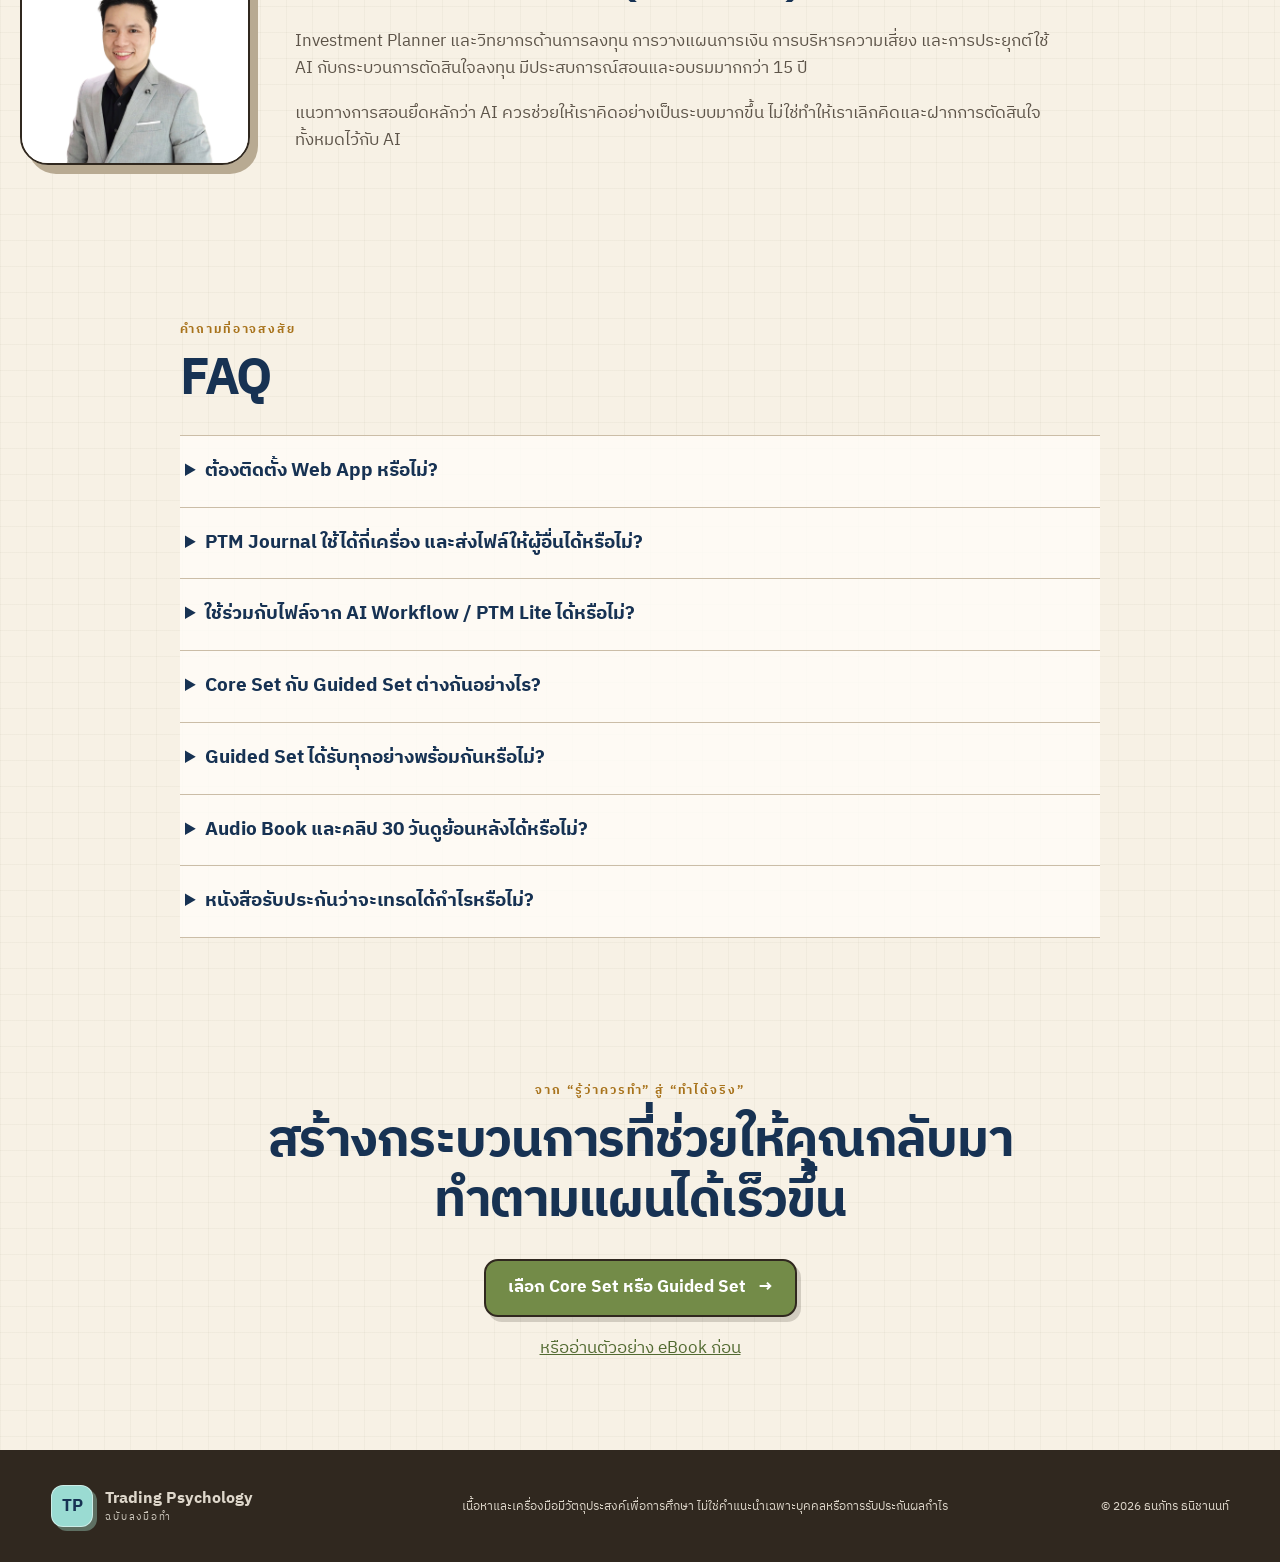
==== commit d23a207e: "Add self check to page" ====
--- a/index.html
+++ b/index.html
@@ -12,6 +12,14 @@
   <meta property="og:image:height" content="630">
   <meta name="twitter:card" content="summary_large_image">
   <title>จิตวิทยาการเทรด ฉบับลงมือทำ</title>
+  <!-- Google tag (gtag.js) -->
+  <script async src="https://www.googletagmanager.com/gtag/js?id=G-1ZEJBM398K"></script>
+  <script>
+    window.dataLayer = window.dataLayer || [];
+    function gtag(){dataLayer.push(arguments);}
+    gtag('js', new Date());
+    gtag('config', 'G-1ZEJBM398K');
+  </script>
   <!-- Meta Pixel Code -->
   <script>
     !function(f,b,e,v,n,t,s)
@@ -30,7 +38,7 @@
     });
   </script>
   <!-- End Meta Pixel Code -->
-  <link rel="stylesheet" href="styles.css?v=20260903-1">
+  <link rel="stylesheet" href="styles.css?v=20260907-3">
 </head>
 <body>
   <noscript><img height="1" width="1" style="display:none" src="https://www.facebook.com/tr?id=936259682502763&amp;ev=PageView&amp;noscript=1" alt=""></noscript>
@@ -57,7 +65,7 @@
 
         <div class="hero-actions">
           <button class="button primary" type="button" data-order-button>ดู Core Set และ Guided Set <span>→</span></button>
-          <a class="button secondary" href="assets/Trading-Psychology-Ebook-Sample.pdf" target="_blank" rel="noopener">อ่านตัวอย่าง eBook</a>
+          <a class="button secondary self-check-button" href="self-check/" data-self-check-link data-placement="hero">ทำแบบทดสอบฟรี 2–3 นาที <span>→</span></a>
         </div>
 
         <div class="promo-strip" aria-label="รายละเอียดราคาโปรโมชั่น">
@@ -80,6 +88,34 @@
       <p class="section-tag">จุดเริ่มต้นของหนังสือ</p>
       <blockquote>“ทั้งที่รู้เรื่องการเทรดมากขึ้นเรื่อย ๆ ทำไมบางครั้งเรายังทำตามแผนไม่ได้ และปล่อยให้วันเสียเพียงวันเดียวคืนกำไรที่สะสมมานานให้ตลาด?”</blockquote>
       <p>หนังสือเล่มนี้ไม่ได้หยุดอยู่ที่การบอกว่าเทรดเดอร์มีอารมณ์อะไร แต่พาไปดูว่าอารมณ์เริ่มเปลี่ยนการตัดสินใจตรงไหน และจะวางกฎ เครื่องมือ และจุดหยุดไว้ก่อนเกิดความเสียหายได้อย่างไร</p>
+    </section>
+
+    <section class="self-check-section section-shell" aria-labelledby="self-check-title">
+      <div class="self-check-card">
+        <div class="self-check-copy">
+          <p class="section-tag">SELF-CHECK ฟรี · ใช้เวลา 2–3 นาที</p>
+          <h2 id="self-check-title">ก่อนเลือกเครื่องมือ<br>ลองดูว่าคุณมักหลุดแผนตอนไหน</h2>
+          <p>สำรวจตัวเองผ่าน 12 สถานการณ์ ตั้งแต่ก่อนเข้าไม้ ระหว่างถือ ไปจนถึงหลังปิดกราฟ แล้วดูว่าอารมณ์มักเข้ามาเปลี่ยนการตัดสินใจของคุณตรงช่วงไหน</p>
+          <div class="self-check-facts" aria-label="รายละเอียดแบบทดสอบ">
+            <span>12 สถานการณ์</span><span>ไม่ต้องสมัคร</span><span>ดูผลได้ทันที</span>
+          </div>
+          <a class="button primary" href="self-check/" data-self-check-link data-placement="bridge">ทำแบบทดสอบจิตวิทยาการเทรดฟรี <span>→</span></a>
+        </div>
+        <div class="self-check-journey">
+          <div class="self-check-journey-heading"><span>เส้นทางเทรดของคุณ</span><span>01 — 06</span></div>
+          <svg class="self-check-route-svg" viewBox="0 0 420 280" role="img" aria-labelledby="lp-journey-title">
+            <title id="lp-journey-title">เส้นทางการเทรดต่อเนื่อง 6 ช่วง ตั้งแต่เตรียมตัวจนถึงทบทวน</title>
+            <path class="journey-path" d="M65 225C140 260 275 260 340 220C372 198 375 162 355 140C310 105 135 170 70 135C35 115 50 75 105 45C170 17 275 20 340 50"/>
+            <g class="journey-node node-one" transform="translate(65 225)"><circle r="25"/><text y="4">01</text><rect x="-39" y="30" width="78" height="22" rx="11"/><text class="journey-label" y="45">เตรียมตัว</text></g>
+            <g class="journey-node node-two" transform="translate(340 220)"><circle r="25"/><text y="4">02</text><rect x="-43" y="30" width="86" height="22" rx="11"/><text class="journey-label" y="45">ก่อนเข้าไม้</text></g>
+            <g class="journey-node node-three" transform="translate(355 140)"><circle r="25"/><text y="4">03</text><rect x="-42" y="30" width="84" height="22" rx="11"/><text class="journey-label" y="45">ระหว่างถือ</text></g>
+            <g class="journey-node node-four" transform="translate(70 135)"><circle r="25"/><text y="4">04</text><rect x="-43" y="30" width="86" height="22" rx="11"/><text class="journey-label" y="45">หลังขาดทุน</text></g>
+            <g class="journey-node node-five" transform="translate(105 45)"><circle r="25"/><text y="4">05</text><rect x="-45" y="30" width="90" height="22" rx="11"/><text class="journey-label" y="45">หลังได้กำไร</text></g>
+            <g class="journey-node node-six" transform="translate(340 50)"><circle r="25"/><text y="4">06</text><rect x="-35" y="30" width="70" height="22" rx="11"/><text class="journey-label" y="45">ทบทวน</text></g>
+          </svg>
+          <p><span aria-hidden="true">✦</span> รู้ทันตัวเองเร็วขึ้น ก่อนเผลอทำต่างจากแผน</p>
+        </div>
+      </div>
     </section>
 
     <section id="compare" class="comparison-section section-shell">
@@ -142,6 +178,7 @@
             <li>แนวคิดที่อธิบายด้วยภาษาคนเทรด</li>
             <li>แบบฝึกกระชับพร้อมตัวอย่าง</li>
           </ul>
+          <a class="sample-link" href="assets/Trading-Psychology-Ebook-Sample.pdf" target="_blank" rel="noopener">อ่านตัวอย่าง eBook <span>↗</span></a>
         </article>
 
         <article class="bundle-card workbook-card">
@@ -412,6 +449,6 @@
     <figure><img src="" alt=""><figcaption></figcaption></figure>
   </dialog>
 
-  <script src="app.js?v=20260904-1"></script>
+  <script src="app.js?v=20260907-3"></script>
 </body>
 </html>
--- a/styles.css
+++ b/styles.css
@@ -281,6 +281,46 @@
 
 .story blockquote { position: relative; margin: 10px 0 24px; color: var(--navy); font-size: clamp(28px, 4vw, 48px); font-weight: 700; line-height: 1.38; }
 .story > p:last-child { max-width: 760px; margin-inline: auto; color: var(--ink-soft); font-size: 20px; }
+
+.self-check-section { padding-top: 18px; }
+.self-check-card {
+  display: grid;
+  grid-template-columns: minmax(0, 1.12fr) minmax(360px, .88fr);
+  gap: clamp(34px, 5vw, 72px);
+  align-items: center;
+  padding: clamp(34px, 5vw, 64px);
+  overflow: hidden;
+  background: linear-gradient(135deg, #edf2e6, #e2ece7);
+  border: 2px solid var(--ink);
+  border-radius: 30px;
+  box-shadow: 9px 11px 0 #9cad94;
+}
+.self-check-copy h2 { max-width: 680px; margin-bottom: 18px; font-size: clamp(34px, 4vw, 50px); }
+.self-check-copy > p:not(.section-tag) { max-width: 680px; margin-bottom: 19px; color: var(--ink-soft); font-size: 18px; }
+.self-check-copy .button { margin-top: 22px; }
+.self-check-button { border-color: var(--olive-dark); color: var(--olive-dark); background: #f7f2e5; }
+.self-check-button:hover { background: #edf2dc; }
+.self-check-facts { display: flex; flex-wrap: wrap; gap: 8px 18px; color: var(--olive-dark); font-size: 13px; font-weight: 700; }
+.self-check-facts span + span::before { content: "·"; margin-right: 18px; color: var(--gold); }
+.self-check-journey { padding: 20px; background: rgba(255,253,248,.78); border: 1px solid #c9d1bd; border-radius: 24px; box-shadow: inset 0 0 0 6px rgba(255,255,255,.32); }
+.self-check-journey-heading { display: flex; justify-content: space-between; gap: 20px; margin-bottom: 12px; color: var(--olive-dark); font-size: 10px; font-weight: 700; letter-spacing: .13em; text-transform: uppercase; }
+.self-check-route-svg { display: block; width: 100%; height: auto; overflow: visible; font-family: "IBM Plex Sans Thai", system-ui, sans-serif; }
+.journey-path { fill: none; stroke: #c4a35d; stroke-width: 2.2; stroke-linecap: round; stroke-dasharray: 3 8; }
+.journey-node { color: var(--navy); font-size: 12px; font-weight: 700; text-anchor: middle; }
+.journey-node circle { fill: #fffdf8; stroke: currentColor; stroke-width: 1.5; filter: drop-shadow(3px 4px 0 rgba(48,40,31,.12)); }
+.journey-node rect { fill: rgba(255,253,248,.94); }
+.journey-node text { fill: currentColor; }
+.journey-node .journey-label { font-size: 11px; }
+.node-one { color: #39765f; }
+.node-two { color: #337592; }
+.node-three { color: #956329; }
+.node-four { color: #a95c4d; }
+.node-five { color: #80691e; }
+.node-six { color: #725793; }
+.self-check-journey > p { display: flex; align-items: center; justify-content: center; gap: 8px; padding-top: 13px; margin: 0; color: var(--olive-dark); border-top: 1px solid #d4d9c9; font-size: 12px; font-weight: 700; text-align: center; }
+.self-check-journey > p span { color: var(--gold); font-size: 20px; }
+.sample-link { position: relative; z-index: 2; display: inline-flex; align-items: center; gap: 8px; margin-top: 22px; padding-bottom: 2px; color: var(--olive-dark); border-bottom: 1px solid currentColor; font-weight: 700; text-decoration: none; }
+.sample-link:hover { color: var(--navy); }
 
 .bundle-section,
 .preview-section,
@@ -705,9 +745,10 @@
   .site-header { grid-template-columns: 1fr auto; }
   .site-header nav { display: none; }
   .hero { grid-template-columns: 1fr .8fr; }
-  .hero-visual { min-height: 540px; }
+  .hero-visual { min-height: 540px; overflow: hidden; }
   .bundle-grid { grid-template-columns: 1fr; }
   .bundle-card { min-height: auto; }
+  .self-check-card { grid-template-columns: minmax(0, 1fr) minmax(300px, .8fr); gap: 28px; }
   .preview-block,
   .preview-block.reverse { grid-template-columns: 1fr; }
   .app-preview-grid { grid-template-columns: 1fr 1fr; }
@@ -743,6 +784,16 @@
   h1 { font-size: clamp(38px, 11vw, 48px); letter-spacing: -.035em; }
   h2 { font-size: clamp(32px, 10vw, 43px); }
   .hero-actions { display: grid; }
+  .self-check-section { padding-top: 0; }
+  .self-check-card { grid-template-columns: 1fr; padding: 27px 20px; border-radius: 22px; box-shadow: 6px 7px 0 #9cad94; }
+  .self-check-copy h2 { font-size: clamp(30px, 9vw, 40px); }
+  .self-check-copy > p:not(.section-tag) { font-size: 16px; }
+  .self-check-copy .button { width: 100%; padding-inline: 13px; font-size: 15px; }
+  .self-check-facts { gap: 6px 10px; font-size: 11px; }
+  .self-check-facts span + span::before { margin-right: 10px; }
+  .self-check-journey { padding: 16px 12px; border-radius: 18px; }
+  .self-check-route-svg { margin-block: 3px; }
+  .self-check-journey > p { font-size: 11px; }
   .promo-strip { grid-template-columns: 1fr; }
   .promo-strip div + div { border-top: 1px solid var(--line); border-left: 0; }
   .section-heading { display: block; }
